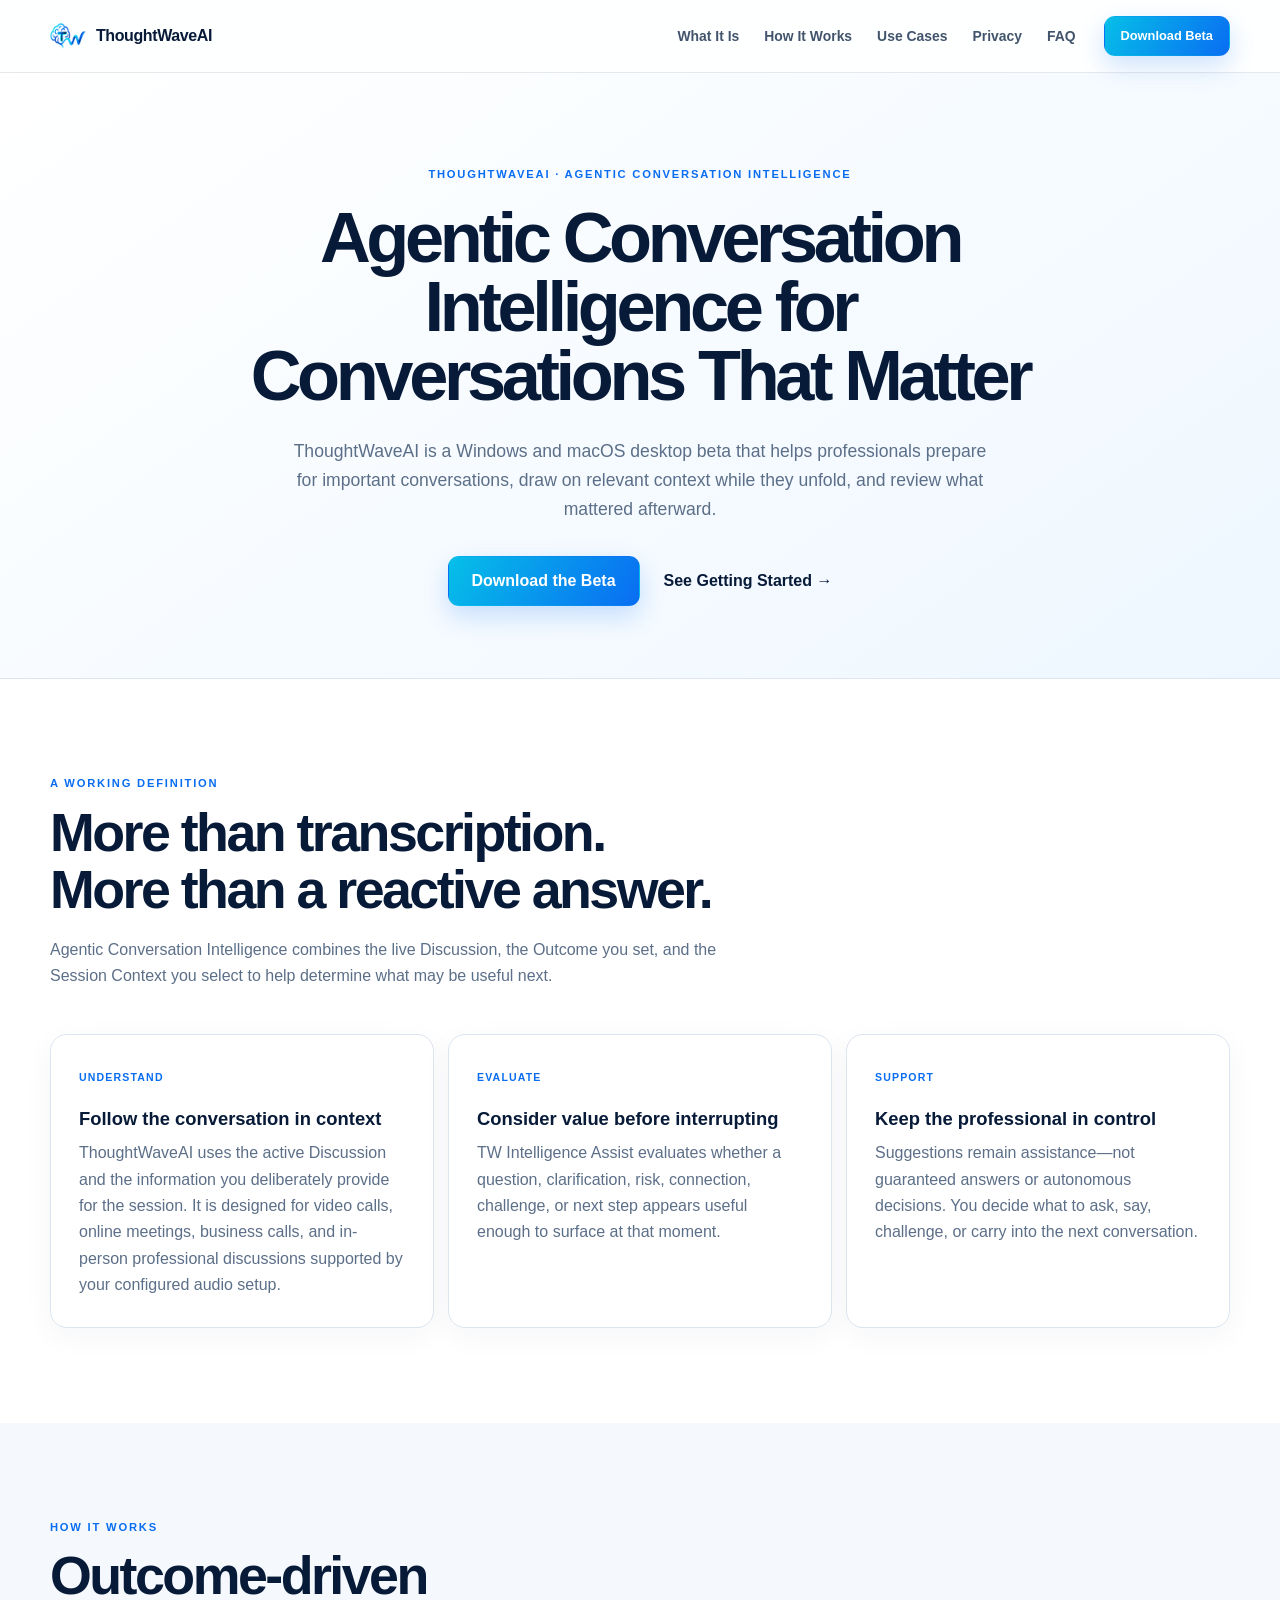
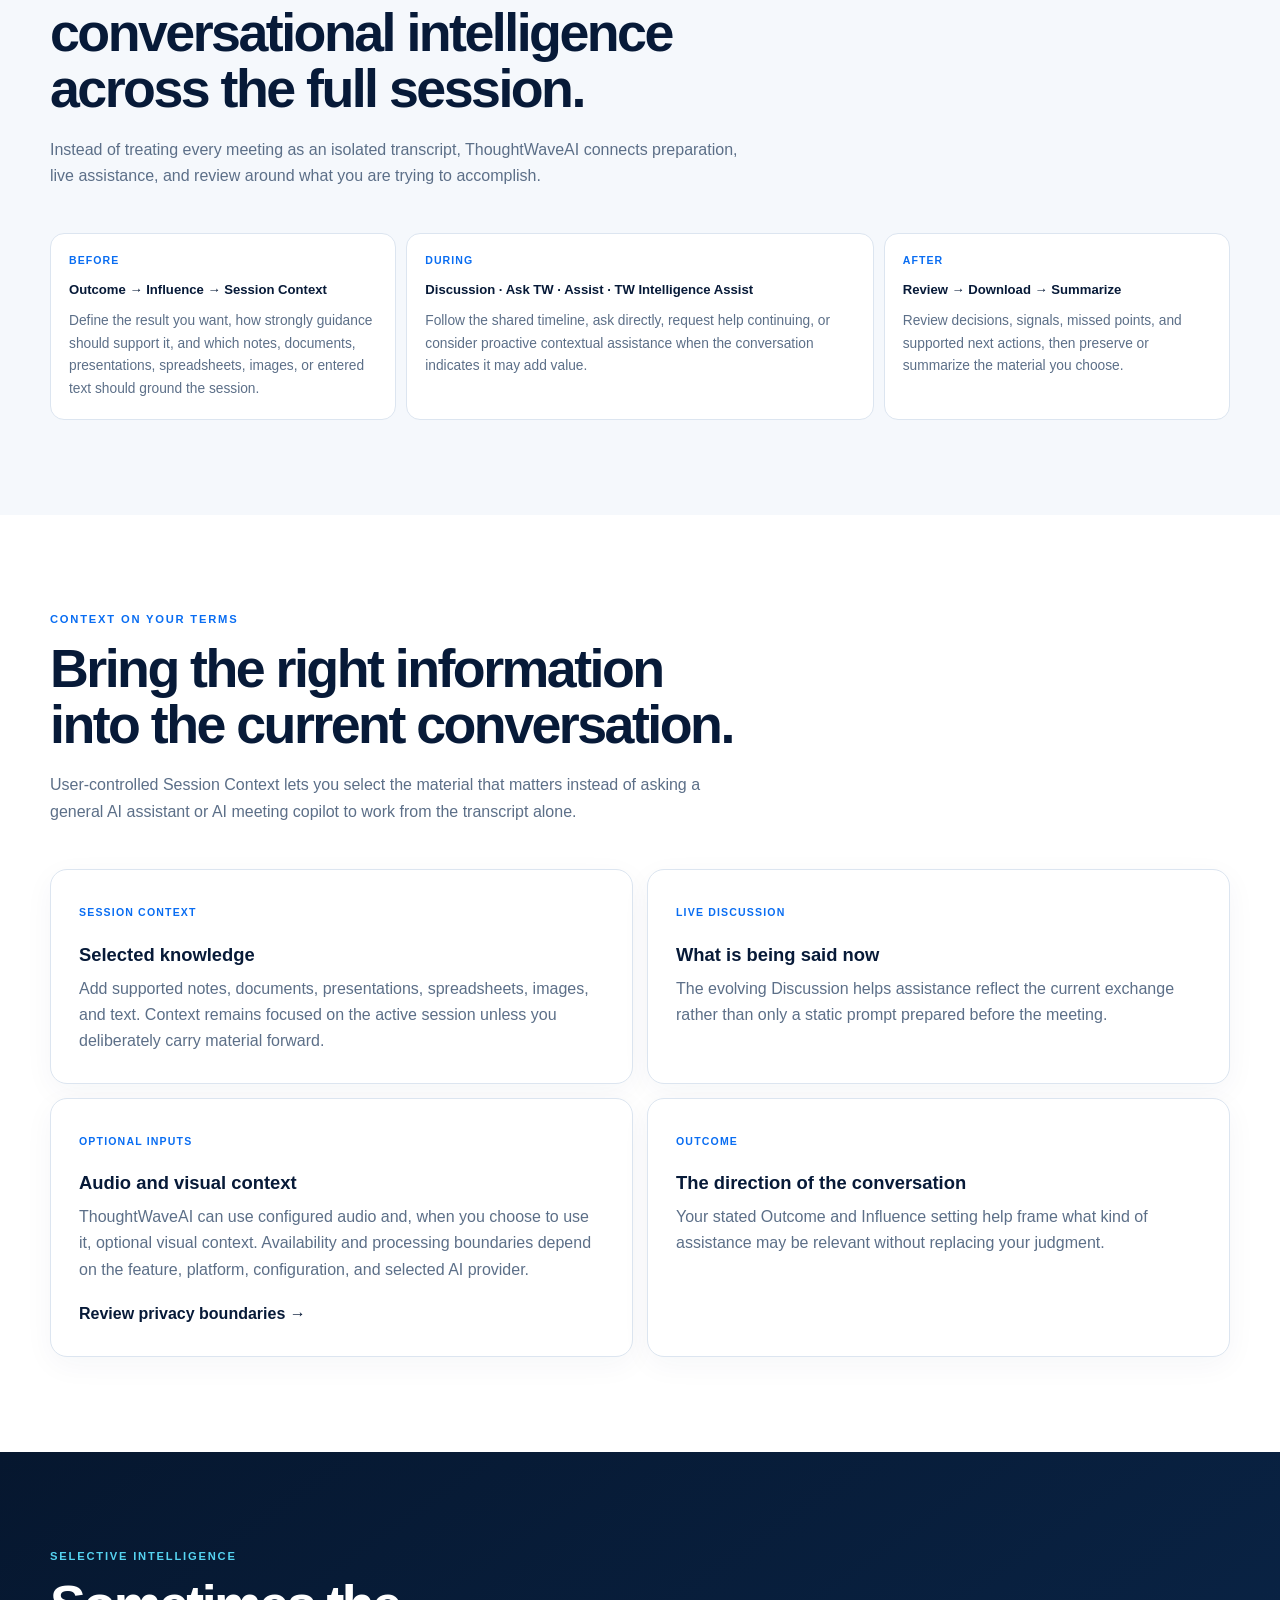
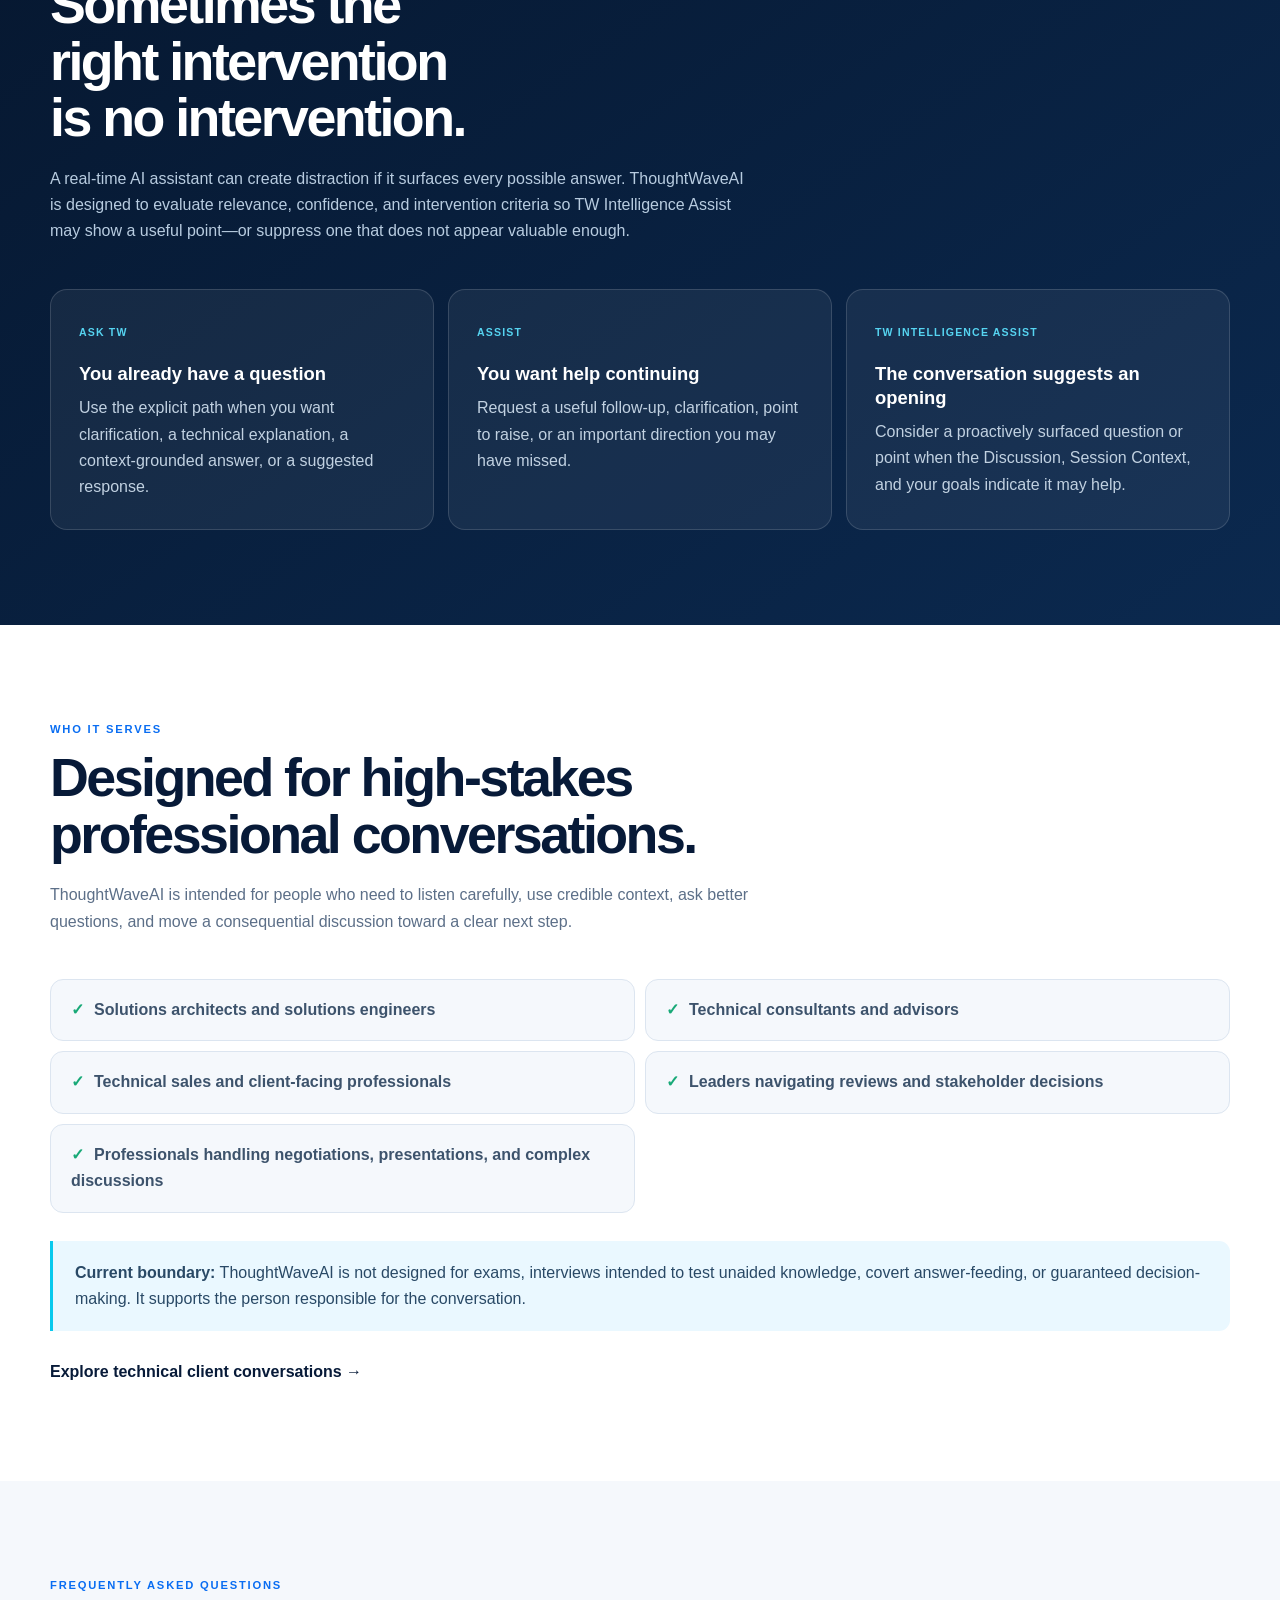
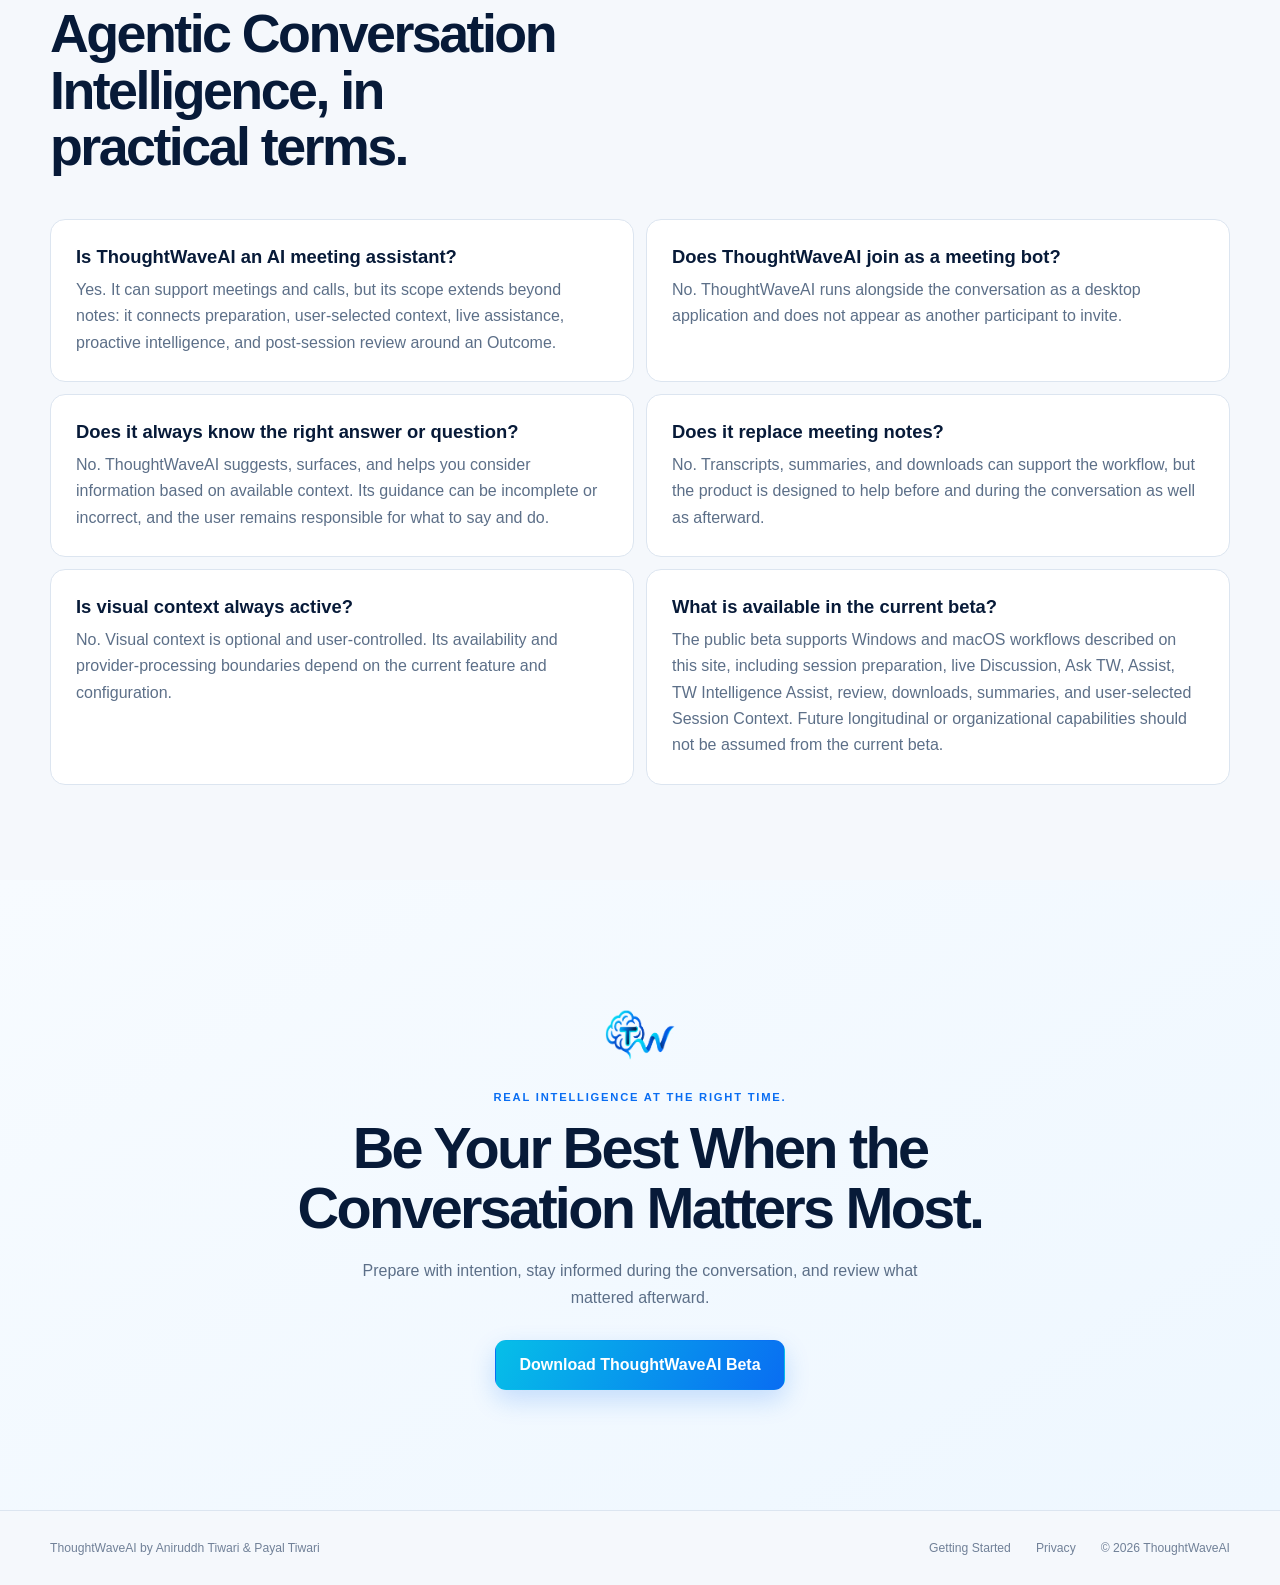
==== agentic-conversation-intelligence/index.html @ 02f48262 "Add agentic conversation intelligence and technical use case pages" ====
<!doctype html>
<html lang="en">
<head>
  <meta charset="utf-8"><meta name="viewport" content="width=device-width, initial-scale=1"><meta name="theme-color" content="#f7f9fc">
  <meta name="description" content="Learn how ThoughtWaveAI combines live conversation context, user-selected knowledge, proactive assistance, and outcome-aware intervention for important professional conversations.">
  <link rel="canonical" href="https://aniruddhtiwari.github.io/thoughtwaveai-site/agentic-conversation-intelligence/">
  <meta property="og:title" content="Agentic Conversation Intelligence | ThoughtWaveAI"><meta property="og:description" content="See how ThoughtWaveAI brings context-aware, outcome-driven intelligence into important professional conversations without a meeting bot."><meta property="og:type" content="website"><meta property="og:url" content="https://aniruddhtiwari.github.io/thoughtwaveai-site/agentic-conversation-intelligence/"><meta property="og:site_name" content="ThoughtWaveAI"><meta property="og:image" content="https://aniruddhtiwari.github.io/thoughtwaveai-site/assets/branding/thoughtwaveai-logo.png"><meta property="og:image:alt" content="ThoughtWaveAI">
  <meta name="twitter:card" content="summary_large_image"><meta name="twitter:title" content="Agentic Conversation Intelligence | ThoughtWaveAI"><meta name="twitter:description" content="See how ThoughtWaveAI brings context-aware, outcome-driven intelligence into important professional conversations without a meeting bot."><meta name="twitter:image" content="https://aniruddhtiwari.github.io/thoughtwaveai-site/assets/branding/thoughtwaveai-logo.png"><meta name="twitter:image:alt" content="ThoughtWaveAI">
  <title>Agentic Conversation Intelligence | ThoughtWaveAI</title>
  <link rel="icon" href="../assets/branding/thoughtwaveai-Icon.png" type="image/png"><link rel="stylesheet" href="../styles.css"><script src="../script.js" defer></script>
</head>
<body class="guide-page content-page">
  <a class="skip-link" href="#main">Skip to content</a>
  <header class="site-header"><div class="container nav-wrap"><a class="brand" href="../" aria-label="ThoughtWaveAI home"><img src="../assets/branding/thoughtwaveai-Icon.png" alt="" width="42" height="42"><span>ThoughtWaveAI</span></a><button class="nav-toggle" type="button" aria-expanded="false" aria-controls="site-nav"><span class="sr-only">Toggle navigation</span><span></span><span></span></button><nav id="site-nav" class="site-nav" aria-label="Primary navigation"><a href="#definition">What It Is</a><a href="#how-it-works">How It Works</a><a href="../use-cases/technical-client-conversations/">Use Cases</a><a href="../privacy/">Privacy</a><a href="#faq">FAQ</a></nav><a class="button button-small nav-cta" href="../#download">Download Beta</a></div></header>

  <main id="main">
    <section class="guide-hero content-hero"><div class="container reveal"><p class="eyebrow">ThoughtWaveAI · Agentic Conversation Intelligence</p><h1>Agentic Conversation Intelligence for Conversations That Matter</h1><p>ThoughtWaveAI is a Windows and macOS desktop beta that helps professionals prepare for important conversations, draw on relevant context while they unfold, and review what mattered afterward.</p><div class="page-actions"><a class="button" href="../#download">Download the Beta</a><a class="text-link" href="../getting-started/">See Getting Started <span aria-hidden="true">→</span></a></div></div></section>

    <section class="guide-section white" id="definition"><div class="container"><div class="guide-heading reveal"><p class="kicker">A working definition</p><h2>More than transcription. More than a reactive answer.</h2><p>Agentic Conversation Intelligence combines the live Discussion, the Outcome you set, and the Session Context you select to help determine what may be useful next.</p></div><div class="content-grid three-up reveal"><article class="content-card"><span>Understand</span><h3>Follow the conversation in context</h3><p>ThoughtWaveAI uses the active Discussion and the information you deliberately provide for the session. It is designed for video calls, online meetings, business calls, and in-person professional discussions supported by your configured audio setup.</p></article><article class="content-card"><span>Evaluate</span><h3>Consider value before interrupting</h3><p>TW Intelligence Assist evaluates whether a question, clarification, risk, connection, challenge, or next step appears useful enough to surface at that moment.</p></article><article class="content-card"><span>Support</span><h3>Keep the professional in control</h3><p>Suggestions remain assistance—not guaranteed answers or autonomous decisions. You decide what to ask, say, challenge, or carry into the next conversation.</p></article></div></div></section>

    <section class="guide-section" id="how-it-works"><div class="container"><div class="guide-heading reveal"><p class="kicker">How it works</p><h2>Outcome-driven conversational intelligence across the full session.</h2><p>Instead of treating every meeting as an isolated transcript, ThoughtWaveAI connects preparation, live assistance, and review around what you are trying to accomplish.</p></div><div class="lifecycle-routine content-routine reveal"><article><span>Before</span><strong>Outcome → Influence → Session Context</strong><p>Define the result you want, how strongly guidance should support it, and which notes, documents, presentations, spreadsheets, images, or entered text should ground the session.</p></article><article><span>During</span><strong>Discussion · Ask TW · Assist · TW Intelligence Assist</strong><p>Follow the shared timeline, ask directly, request help continuing, or consider proactive contextual assistance when the conversation indicates it may add value.</p></article><article><span>After</span><strong>Review → Download → Summarize</strong><p>Review decisions, signals, missed points, and supported next actions, then preserve or summarize the material you choose.</p></article></div></div></section>

    <section class="guide-section white"><div class="container"><div class="guide-heading reveal"><p class="kicker">Context on your terms</p><h2>Bring the right information into the current conversation.</h2><p>User-controlled Session Context lets you select the material that matters instead of asking a general AI assistant or AI meeting copilot to work from the transcript alone.</p></div><div class="content-grid reveal"><article class="content-card"><span>Session Context</span><h3>Selected knowledge</h3><p>Add supported notes, documents, presentations, spreadsheets, images, and text. Context remains focused on the active session unless you deliberately carry material forward.</p></article><article class="content-card"><span>Live Discussion</span><h3>What is being said now</h3><p>The evolving Discussion helps assistance reflect the current exchange rather than only a static prompt prepared before the meeting.</p></article><article class="content-card"><span>Optional inputs</span><h3>Audio and visual context</h3><p>ThoughtWaveAI can use configured audio and, when you choose to use it, optional visual context. Availability and processing boundaries depend on the feature, platform, configuration, and selected AI provider.</p><a class="text-link" href="../privacy/">Review privacy boundaries <span aria-hidden="true">→</span></a></article><article class="content-card"><span>Outcome</span><h3>The direction of the conversation</h3><p>Your stated Outcome and Influence setting help frame what kind of assistance may be relevant without replacing your judgment.</p></article></div></div></section>

    <section class="guide-section dark-content-section"><div class="container"><div class="guide-heading reveal"><p class="kicker">Selective intelligence</p><h2>Sometimes the right intervention is no intervention.</h2><p>A real-time AI assistant can create distraction if it surfaces every possible answer. ThoughtWaveAI is designed to evaluate relevance, confidence, and intervention criteria so TW Intelligence Assist may show a useful point—or suppress one that does not appear valuable enough.</p></div><div class="content-grid three-up reveal"><article class="content-card"><span>Ask TW</span><h3>You already have a question</h3><p>Use the explicit path when you want clarification, a technical explanation, a context-grounded answer, or a suggested response.</p></article><article class="content-card"><span>Assist</span><h3>You want help continuing</h3><p>Request a useful follow-up, clarification, point to raise, or an important direction you may have missed.</p></article><article class="content-card"><span>TW Intelligence Assist</span><h3>The conversation suggests an opening</h3><p>Consider a proactively surfaced question or point when the Discussion, Session Context, and your goals indicate it may help.</p></article></div></div></section>

    <section class="guide-section white"><div class="container"><div class="guide-heading reveal"><p class="kicker">Who it serves</p><h2>Designed for high-stakes professional conversations.</h2><p>ThoughtWaveAI is intended for people who need to listen carefully, use credible context, ask better questions, and move a consequential discussion toward a clear next step.</p></div><ul class="audience-list reveal"><li>Solutions architects and solutions engineers</li><li>Technical consultants and advisors</li><li>Technical sales and client-facing professionals</li><li>Leaders navigating reviews and stakeholder decisions</li><li>Professionals handling negotiations, presentations, and complex discussions</li></ul><p class="scope-note reveal"><strong>Current boundary:</strong> ThoughtWaveAI is not designed for exams, interviews intended to test unaided knowledge, covert answer-feeding, or guaranteed decision-making. It supports the person responsible for the conversation.</p><a class="text-link reveal" href="../use-cases/technical-client-conversations/">Explore technical client conversations <span aria-hidden="true">→</span></a></div></section>

    <section class="guide-section" id="faq"><div class="container"><div class="guide-heading reveal"><p class="kicker">Frequently asked questions</p><h2>Agentic Conversation Intelligence, in practical terms.</h2></div><div class="faq-list reveal"><article><h3>Is ThoughtWaveAI an AI meeting assistant?</h3><p>Yes. It can support meetings and calls, but its scope extends beyond notes: it connects preparation, user-selected context, live assistance, proactive intelligence, and post-session review around an Outcome.</p></article><article><h3>Does ThoughtWaveAI join as a meeting bot?</h3><p>No. ThoughtWaveAI runs alongside the conversation as a desktop application and does not appear as another participant to invite.</p></article><article><h3>Does it always know the right answer or question?</h3><p>No. ThoughtWaveAI suggests, surfaces, and helps you consider information based on available context. Its guidance can be incomplete or incorrect, and the user remains responsible for what to say and do.</p></article><article><h3>Does it replace meeting notes?</h3><p>No. Transcripts, summaries, and downloads can support the workflow, but the product is designed to help before and during the conversation as well as afterward.</p></article><article><h3>Is visual context always active?</h3><p>No. Visual context is optional and user-controlled. Its availability and provider-processing boundaries depend on the current feature and configuration.</p></article><article><h3>What is available in the current beta?</h3><p>The public beta supports Windows and macOS workflows described on this site, including session preparation, live Discussion, Ask TW, Assist, TW Intelligence Assist, review, downloads, summaries, and user-selected Session Context. Future longitudinal or organizational capabilities should not be assumed from the current beta.</p></article></div></div></section>

    <section class="section beta content-cta"><div class="container beta-inner reveal"><img src="../assets/branding/thoughtwaveai-Icon.png" alt="ThoughtWaveAI emblem" width="80" height="80" loading="lazy"><p class="kicker">Real Intelligence at the Right Time.</p><h2>Be Your Best When the Conversation Matters Most.</h2><p>Prepare with intention, stay informed during the conversation, and review what mattered afterward.</p><a class="button" href="../#download">Download ThoughtWaveAI Beta</a></div></section>
  </main>

  <footer><div class="container footer-inner"><a href="https://github.com/aniruddhtiwari" target="_blank" rel="noopener noreferrer">ThoughtWaveAI by Aniruddh Tiwari &amp; Payal Tiwari</a><div><a href="../getting-started/">Getting Started</a><a href="../privacy/">Privacy</a><span>© <span id="year">2026</span> ThoughtWaveAI</span></div></div></footer>
</body>
</html>
---- styles.css ----
:root{--paper:#fff;--soft:#f5f8fc;--soft-blue:#edf6ff;--navy:#071a38;--text:#10233f;--muted:#5c6f88;--line:#dce5f0;--blue:#096df2;--cyan:#08c9ed;--green:#18a977;--max:1180px;--radius:20px;--shadow:0 24px 70px rgba(19,55,97,.12)}
*{box-sizing:border-box}html{scroll-behavior:smooth;scroll-padding-top:84px}body{margin:0;background:var(--paper);color:var(--text);font-family:Inter,"Segoe UI",Arial,sans-serif;font-size:16px;line-height:1.65;overflow-x:hidden}a{color:inherit;text-decoration:none}img{display:block;max-width:100%;height:auto}button{font:inherit}.container{width:min(calc(100% - 40px),var(--max));margin-inline:auto}.sr-only{position:absolute;width:1px;height:1px;padding:0;margin:-1px;overflow:hidden;clip:rect(0,0,0,0);white-space:nowrap;border:0}.skip-link{position:fixed;z-index:1000;top:8px;left:8px;padding:10px 14px;background:var(--navy);color:#fff;transform:translateY(-160%);border-radius:8px}.skip-link:focus{transform:none}:focus-visible{outline:3px solid var(--cyan);outline-offset:3px;border-radius:5px}
.site-header{position:sticky;top:0;z-index:100;border-bottom:1px solid rgba(16,35,63,.1);background:rgba(255,255,255,.9);backdrop-filter:blur(18px)}.nav-wrap{height:72px;display:flex;align-items:center;gap:28px}.brand{display:flex;align-items:center;gap:10px;font-weight:800;color:var(--navy);letter-spacing:-.025em}.brand img{width:36px;height:36px;object-fit:contain}.site-nav{display:flex;align-items:center;gap:25px;margin-left:auto}.site-nav a{color:#41546c;font-size:.87rem;font-weight:800;transition:color .2s}.site-nav a:hover{color:var(--blue)}.nav-toggle{display:none}.button{display:inline-flex;align-items:center;justify-content:center;gap:10px;min-height:50px;padding:0 23px;border:1px solid transparent;border-radius:11px;background:linear-gradient(120deg,#06bfe8,#096df2);color:#fff;font-weight:750;box-shadow:0 10px 26px rgba(9,109,242,.2);cursor:pointer;transition:transform .2s,box-shadow .2s}.button:hover{transform:translateY(-2px);box-shadow:0 14px 32px rgba(9,109,242,.27)}.button-small{min-height:40px;padding:0 16px;font-size:.8rem}.button-secondary{background:#132844;border-color:#294361;box-shadow:none}.text-link{font-weight:750;color:var(--navy)}
h1,h2,h3,h4,p{margin-top:0}h1{font-size:clamp(3rem,6.2vw,5.7rem);line-height:.98;letter-spacing:-.062em;margin:20px 0 27px;color:var(--navy);text-wrap:balance}h2{font-size:clamp(2rem,4.2vw,3.7rem);line-height:1.05;letter-spacing:-.047em;margin-bottom:20px;color:var(--navy);text-wrap:balance}h3{font-size:1.15rem;line-height:1.3}.kicker,.eyebrow{text-transform:uppercase;letter-spacing:.16em;font-size:.7rem;font-weight:800;color:var(--blue)}.section{padding:112px 0}.section-heading{max-width:760px;margin-bottom:52px}.section-heading>p:last-child{color:var(--muted);font-size:1.08rem}
.hero{position:relative;padding:106px 0 114px;overflow:hidden;background:linear-gradient(155deg,#fff 15%,#f5fbff 67%,#eef6ff)}.hero-orb{position:absolute;width:700px;height:700px;right:-330px;top:-310px;border-radius:50%;background:radial-gradient(circle,rgba(7,199,236,.16),rgba(14,111,244,.05) 47%,transparent 69%)}.hero-grid{position:relative;display:grid;grid-template-columns:.87fr 1.13fr;gap:70px;align-items:center}.hero-lede{max-width:690px;color:var(--muted);font-size:1.14rem;line-height:1.75}.hero-actions{display:flex;align-items:center;gap:27px;margin-top:34px}.signal-list{display:flex;gap:9px;flex-wrap:wrap;list-style:none;padding:0;margin:43px 0 0}.signal-list li{padding:7px 12px;border:1px solid #cfdeee;border-radius:999px;background:rgba(255,255,255,.75);color:#51667f;font-size:.73rem;font-weight:650}.hero-product{position:relative}.product-window{padding:8px;border:1px solid #cad9e8;border-radius:19px;background:#09101a;box-shadow:0 32px 85px rgba(8,35,72,.22)}.product-window img{width:100%;border-radius:10px}.window-bar{height:35px;display:flex;align-items:center;gap:12px;padding:0 6px;color:#8da1b8;font-size:.66rem}.window-bar>span{display:flex;gap:5px}.window-bar i{display:block;width:6px;height:6px;border-radius:50%;background:#3a4a5d}.window-bar strong{font-weight:600}.window-bar em{margin-left:auto;color:#36d4a4;font-style:normal}.outcome-chip{position:absolute;left:-36px;bottom:-55px;width:min(330px,70%);padding:17px 19px;border:1px solid #cbdced;border-radius:14px;background:rgba(255,255,255,.96);box-shadow:var(--shadow)}.outcome-chip span,.outcome-chip small{display:block;color:var(--blue);font-size:.66rem;text-transform:uppercase;letter-spacing:.1em;font-weight:800}.outcome-chip strong{display:block;margin:4px 0 8px;color:var(--navy);font-size:.88rem}.outcome-chip small{color:#74859b}
.intro-strip{padding:78px 0;border-block:1px solid var(--line)}.intro-grid{display:grid;grid-template-columns:.55fr 1.2fr .8fr;gap:55px;align-items:start}.intro-grid h2{font-size:clamp(2rem,3.3vw,3.1rem);margin:0}.intro-grid>p:last-child{color:var(--muted);margin:5px 0 0}.capabilities{background:var(--soft)}.capability-grid-v2{display:grid;grid-template-columns:repeat(3,1fr);gap:15px}.feature-card{min-height:265px;padding:29px;border:1px solid var(--line);border-radius:var(--radius);background:#fff;box-shadow:0 8px 30px rgba(19,55,97,.045)}.feature-card h3{margin:28px 0 8px;color:var(--blue);font-size:.75rem;text-transform:uppercase;letter-spacing:.13em}.feature-card h4{font-size:1.25rem;line-height:1.35;color:var(--navy);margin-bottom:14px}.feature-card p{color:var(--muted);margin:0}.feature-icon{display:inline-grid;place-items:center;width:35px;height:35px;border-radius:9px;background:#e9f4ff;color:var(--blue);font:800 .68rem monospace}.feature-primary{background:linear-gradient(145deg,#071d3b,#0d315f);border-color:#173d69}.feature-primary h3,.feature-primary h4{color:#fff}.feature-primary blockquote{margin:25px 0 0;padding:15px 18px;border-left:2px solid var(--cyan);background:rgba(255,255,255,.07);color:#d9e8f8;font-size:.88rem}.feature-wide{grid-column:span 2}.context-pills{display:flex;flex-wrap:wrap;gap:9px;margin-top:27px}.context-pills span{padding:8px 12px;border:1px solid #d2deeb;border-radius:999px;color:#516980;font-size:.74rem}.level-control{display:flex;gap:6px;margin-top:31px;padding:5px;border-radius:10px;background:#eef3f8}.level-control span{flex:1;padding:8px;text-align:center;border-radius:7px;color:#6a7a8c;font-size:.72rem;font-weight:700}.level-control .selected{background:#fff;color:var(--blue);box-shadow:0 3px 10px rgba(20,46,75,.1)}.accent-card{border-color:#8fcbff;background:linear-gradient(145deg,#f3fbff,#fff)}.second-screen-card{display:grid;grid-template-columns:1.15fr .85fr;align-items:center;overflow:hidden}.device-visual{position:relative;min-height:190px}.monitor{position:absolute;left:3%;top:24px;width:76%;height:120px;padding:9px;border:5px solid #18385f;border-radius:10px;background:#0b1421;box-shadow:0 15px 35px rgba(12,45,82,.15)}.monitor span,.phone span{display:block;height:100%;border-left:2px solid #b528bf;background:linear-gradient(#171221 65%,#242a32 65%)}.phone{position:absolute;right:6%;top:0;width:72px;height:148px;padding:12px 7px 8px;border:5px solid #153555;border-radius:18px;background:#0b1421}.phone:before{content:"";position:absolute;top:5px;left:50%;width:19px;height:3px;transform:translateX(-50%);border-radius:3px;background:#426180}.phone i{display:block;height:4px;margin:8px 3px;background:#2f8fd9;border-radius:4px}
.dark-section{background:linear-gradient(145deg,#06172f,#0b294f);color:#fff}.dark-section h2{color:#fff}.dark-section .kicker{color:#56d4f1}.dark-section .section-heading>p:last-child{color:#a9bdd3}.process-v2{display:grid;grid-template-columns:repeat(4,1fr);gap:1px;list-style:none;padding:0;margin:0;border:1px solid rgba(255,255,255,.14);border-radius:18px;overflow:hidden;background:rgba(255,255,255,.14)}.process-v2 li{min-height:230px;padding:30px;background:#0a2345}.process-v2 li>span{color:#54d8f2;font:800 .7rem monospace}.process-v2 li div{margin-top:62px}.process-v2 h3{margin-bottom:8px;color:#fff}.process-v2 p{margin:0;color:#aebfd2;font-size:.9rem}.split-layout{display:grid;grid-template-columns:1fr 1fr;gap:80px;align-items:center}.post-copy{margin-top:38px}.post-copy article{padding:20px 0;border-top:1px solid var(--line)}.post-copy h3{margin-bottom:5px}.post-copy p{margin:0;color:var(--muted)}.review-card{padding:29px;border:1px solid #cadaeb;border-radius:20px;background:#fff;box-shadow:var(--shadow)}.review-head{display:flex;justify-content:space-between;gap:20px;color:#667a92;font-size:.72rem}.review-head strong{color:#147a58}.review-head i{display:inline-block;width:7px;height:7px;border-radius:50%;background:#20b57f}.review-card>h3{margin:35px 0 15px}.progress{height:7px;border-radius:6px;background:#e7edf3;overflow:hidden}.progress span{display:block;width:82%;height:100%;background:linear-gradient(90deg,var(--cyan),var(--blue));border-radius:6px}.review-grid{display:grid;grid-template-columns:1fr 1fr;gap:8px;margin-top:30px}.review-grid span{padding:13px;border-radius:8px;background:var(--soft);color:#53667d;font-size:.72rem}.getting-started-teaser{background:var(--soft-blue)}.setup-preview{padding:8px;border-radius:19px;background:#07101c;box-shadow:var(--shadow)}.setup-preview img{width:100%;border-radius:11px}.getting-started-teaser .split-layout>div>p{color:var(--muted)}.clean-list{list-style:none;padding:0;margin:25px 0}.clean-list li{padding:7px 0;color:#3d536c}.clean-list li:before{content:"✓";margin-right:10px;color:var(--green);font-weight:900}
.privacy-section{background:#fff}.privacy-inner{display:grid;grid-template-columns:.75fr 1.25fr;gap:70px;align-items:start}.privacy-grid{display:grid;grid-template-columns:1fr 1fr;gap:12px}.privacy-grid article{padding:22px;border:1px solid var(--line);border-radius:15px;background:var(--soft)}.privacy-grid span{color:var(--blue);font-size:.65rem;text-transform:uppercase;letter-spacing:.1em;font-weight:800}.privacy-grid h3{margin:18px 0 7px}.privacy-grid p{margin:0;color:var(--muted);font-size:.85rem}.beta{text-align:center;padding:120px 0;background:linear-gradient(150deg,#f7fbff,#eef7ff)}.beta-inner{max-width:780px}.beta-inner img{width:70px;height:70px;margin:0 auto 18px}.beta-inner p:not(.kicker){max-width:580px;margin:0 auto 29px;color:var(--muted)}footer{padding:27px 0;border-top:1px solid var(--line);color:#718198}.footer-inner{display:flex;justify-content:space-between;gap:30px;font-size:.76rem}.footer-inner>div{display:flex;gap:25px}.footer-inner a:hover{color:var(--blue)}
body.modal-open{overflow:hidden}.modal-backdrop[hidden]{display:none}.modal-backdrop{position:fixed;z-index:500;inset:0;display:grid;place-items:center;padding:24px;background:rgba(3,14,30,.74);backdrop-filter:blur(10px);animation:modal-fade .2s ease}.modal-panel{position:relative;width:min(100%,680px);max-height:min(86vh,760px);overflow-y:auto;padding:38px;border:1px solid #294d73;border-radius:20px;background:linear-gradient(145deg,#102844,#071629);color:#fff;box-shadow:0 35px 100px rgba(0,0,0,.45);animation:modal-rise .24s ease}.modal-panel h2{max-width:560px;margin:10px 48px 20px 0;color:#fff;font-size:clamp(2rem,5vw,3rem)}.modal-panel>p:not(.kicker){color:#b6c6d8}.modal-close{position:absolute;top:18px;right:18px;width:42px;height:42px;border:1px solid rgba(255,255,255,.17);border-radius:9px;background:#193452;color:#fff;font-size:1.65rem;line-height:1;cursor:pointer}.modal-prompt{margin:28px 0 10px!important;color:#fff!important;font-weight:700}.modal-list{margin:0;padding-left:1.45rem;color:#d5e1ed}.modal-list li{padding:4px 0 4px 6px}.modal-list li::marker{color:#58d5f2;font-weight:700}.modal-examples{margin:24px 0 0;padding:16px 18px;border-left:2px solid var(--cyan);border-radius:0 8px 8px 0;background:rgba(28,176,229,.1);font-size:.88rem}.modal-actions{display:flex;gap:12px;margin-top:30px}@keyframes modal-fade{from{opacity:0}}@keyframes modal-rise{from{opacity:0;transform:translateY(12px) scale(.985)}}
.guide-page{background:var(--soft)}.guide-hero{padding:92px 0 72px;background:linear-gradient(145deg,#fff,#eef7ff);border-bottom:1px solid var(--line)}.guide-hero .container{max-width:920px;text-align:center}.guide-hero h1{font-size:clamp(2.8rem,6vw,5.2rem)}.guide-hero .container>p:last-of-type{max-width:700px;margin-inline:auto;color:var(--muted);font-size:1.1rem}.guide-section{padding:95px 0}.guide-section.white{background:#fff}.guide-heading{max-width:700px;margin-bottom:44px}.guide-heading>p:last-child{color:var(--muted)}.onboarding-visual{width:min(100%,680px);margin:48px auto 0;padding:10px;border:1px solid #d4e1ee;border-radius:19px;background:#fff;box-shadow:0 24px 60px rgba(19,55,97,.12)}.onboarding-visual img{width:100%;height:auto;border-radius:11px}.onboarding-visual figcaption{padding:11px 8px 3px;color:#63758b;font-size:.75rem;text-align:center}.overview-visual{width:min(100%,580px);margin-top:48px}.step-list{display:grid;gap:12px;counter-reset:steps}.step-card{display:grid;grid-template-columns:52px 1fr;gap:20px;padding:25px;border:1px solid var(--line);border-radius:15px;background:#fff}.step-card:before{counter-increment:steps;content:counter(steps,decimal-leading-zero);display:grid;place-items:center;width:43px;height:43px;border-radius:11px;background:#e9f4ff;color:var(--blue);font:800 .72rem monospace}.step-card h3{margin:2px 0 5px}.step-card p{margin:0;color:var(--muted)}.defaults-panel{margin-top:25px;padding:26px;border-radius:16px;background:var(--navy);color:#fff}.defaults-panel h3{color:#fff}.default-grid{display:grid;grid-template-columns:repeat(4,1fr);gap:10px;margin-top:20px}.default-grid div{padding:15px;border:1px solid rgba(255,255,255,.14);border-radius:9px;background:rgba(255,255,255,.05)}.default-grid span{display:block;color:#8fa8c3;font-size:.65rem;text-transform:uppercase;letter-spacing:.08em}.default-grid strong{font-size:.84rem}.session-flow{display:grid;grid-template-columns:repeat(5,1fr);gap:10px;counter-reset:session}.session-flow article{position:relative;padding:23px 19px;border:1px solid var(--line);border-radius:15px;background:#fff}.session-flow article:before{counter-increment:session;content:counter(session);display:grid;place-items:center;width:30px;height:30px;border-radius:50%;background:var(--blue);color:#fff;font-size:.72rem;font-weight:800}.session-flow h3{margin:27px 0 8px}.session-flow p{margin:0;color:var(--muted);font-size:.84rem}.key-message{margin-top:22px;padding:17px 20px;border-left:3px solid var(--cyan);border-radius:0 10px 10px 0;background:#eaf8ff;color:var(--navy);font-weight:750}.example-grid{display:grid;grid-template-columns:repeat(3,1fr);gap:14px}.example-card{padding:26px;border:1px solid var(--line);border-radius:17px;background:#fff}.example-card h3{font-size:1.25rem}.example-row{padding:13px 0;border-top:1px solid var(--line)}.example-row span{display:block;margin-bottom:3px;color:var(--blue);font-size:.65rem;text-transform:uppercase;letter-spacing:.1em;font-weight:800}.example-row p{margin:0;color:#475c74;font-size:.86rem}.live-grid,.after-grid{display:grid;grid-template-columns:repeat(5,1fr);gap:12px}.live-grid article,.after-grid article{padding:24px;border:1px solid var(--line);border-radius:15px;background:#fff}.live-grid span{color:var(--blue);font:800 .7rem monospace}.live-grid h3{margin:25px 0 7px}.live-grid p,.after-grid p{margin:0;color:var(--muted);font-size:.84rem}.after-grid{grid-template-columns:repeat(3,1fr)}.after-grid h3{color:var(--navy)}.routine{margin-top:35px;display:flex;align-items:center;gap:8px;flex-wrap:wrap}.routine span{padding:8px 12px;border-radius:999px;background:#e8f3ff;color:#174c83;font-size:.74rem;font-weight:700}.routine i{color:#7790aa;font-style:normal}.reveal{opacity:0;transform:translateY(17px);transition:opacity .6s ease,transform .6s ease}.reveal.is-visible{opacity:1;transform:none}
@media(max-width:980px){.site-nav{gap:15px}.nav-cta{display:none}.hero-grid{grid-template-columns:1fr;gap:72px}.hero-copy{max-width:800px}.hero-product{max-width:820px}.capability-grid-v2{grid-template-columns:1fr 1fr}.feature-wide{grid-column:span 2}.process-v2{grid-template-columns:1fr 1fr}.split-layout{gap:45px}.session-flow{grid-template-columns:1fr 1fr}.live-grid{grid-template-columns:repeat(3,1fr)}}
@media(max-width:720px){.container{width:min(calc(100% - 28px),var(--max))}.nav-wrap{height:64px}.nav-toggle{display:flex;margin-left:auto;width:42px;height:42px;border:1px solid var(--line);border-radius:9px;background:#fff;flex-direction:column;justify-content:center;align-items:center;gap:6px;color:var(--navy)}.nav-toggle span:not(.sr-only){width:18px;height:2px;background:currentColor}.site-nav{display:none;position:absolute;top:70px;left:14px;right:14px;padding:10px;border:1px solid var(--line);border-radius:13px;background:#fff;box-shadow:var(--shadow);flex-direction:column;align-items:stretch;gap:0}.site-nav.open{display:flex}.site-nav a{padding:11px}.nav-cta{display:none}}
@media(max-width:430px){.rc-topbar{column-gap:9px}.rc-composer,.mobile-ask{gap:8px}.rc-composer strong,.mobile-ask strong{padding-inline:9px}.supported-formats{padding:16px}.carry-flow li{padding:15px}}
.lifecycle-routine{display:grid;grid-template-columns:1fr 1.35fr 1fr;gap:10px;margin-top:35px}.lifecycle-routine article{display:grid;align-content:start;gap:10px;padding:18px;border:1px solid var(--line);border-radius:14px;background:#fff}.lifecycle-routine span{color:var(--blue);font-size:.66rem;font-weight:850;letter-spacing:.1em;text-transform:uppercase}.lifecycle-routine strong{color:var(--navy);font-size:.82rem;line-height:1.55}.default-grid strong{display:block;margin-top:4px;line-height:1.45}
@media(max-width:980px){.default-grid{grid-template-columns:1fr 1fr}.lifecycle-routine{grid-template-columns:1fr}}
@media(max-width:430px){.default-grid{grid-template-columns:1fr}.lifecycle-routine article{padding:16px}}

/* Long-form product and use-case pages */
.content-hero .container{max-width:980px}.content-hero h1{font-size:clamp(2.65rem,5.5vw,4.85rem)}.page-actions{display:flex;align-items:center;justify-content:center;gap:24px;flex-wrap:wrap;margin-top:32px}.content-grid{display:grid;grid-template-columns:repeat(2,1fr);gap:14px}.content-grid.three-up{grid-template-columns:repeat(3,1fr)}.content-card{padding:28px;border:1px solid var(--line);border-radius:17px;background:#fff;box-shadow:0 8px 30px rgba(19,55,97,.045)}.content-card>span,.scenario-list article>div>span{color:var(--blue);font-size:.66rem;font-weight:850;letter-spacing:.11em;text-transform:uppercase}.content-card h3{margin:18px 0 9px;color:var(--navy)}.content-card p{margin:0;color:var(--muted)}.content-card .text-link{display:inline-block;margin-top:18px}.content-routine article p{margin:0;color:var(--muted);font-size:.86rem}.dark-content-section{background:linear-gradient(145deg,#06172f,#0b294f);color:#fff}.dark-content-section h2,.dark-content-section h3{color:#fff}.dark-content-section .kicker{color:#56d4f1}.dark-content-section .guide-heading>p:last-child{color:#b8cce0}.dark-content-section .content-card{border-color:rgba(255,255,255,.14);background:rgba(255,255,255,.06);box-shadow:none}.dark-content-section .content-card>span{color:#56d4f1}.dark-content-section .content-card p{color:#c1d1e1}.audience-list{display:grid;grid-template-columns:repeat(2,1fr);gap:10px;list-style:none;padding:0;margin:0 0 28px}.audience-list li{padding:17px 20px;border:1px solid var(--line);border-radius:13px;background:var(--soft);color:#3d536c;font-weight:700}.audience-list li:before{content:"✓";margin-right:10px;color:var(--green);font-weight:900}.scope-note{margin:28px 0;padding:19px 22px;border-left:3px solid var(--cyan);border-radius:0 11px 11px 0;background:#eaf8ff;color:#294966}.faq-list{display:grid;grid-template-columns:repeat(2,1fr);gap:12px}.faq-list article{padding:25px;border:1px solid var(--line);border-radius:15px;background:#fff}.faq-list h3{margin-bottom:8px;color:var(--navy)}.faq-list p{margin:0;color:var(--muted)}.scenario-list{display:grid;gap:14px}.scenario-list article{padding:29px;border:1px solid var(--line);border-radius:17px;background:#fff}.scenario-list article>div{display:flex;align-items:baseline;gap:14px}.scenario-list article>div>span{flex:0 0 auto}.scenario-list h3{margin:0 0 16px;color:var(--navy);font-size:1.3rem}.scenario-list p{margin:9px 0 0;color:var(--muted)}.scenario-list strong{color:var(--text)}.content-cta h2{font-size:clamp(2.1rem,4.5vw,3.6rem)}.use-case-link{display:inline-block;margin-top:25px}
@media(max-width:980px){.content-grid.three-up{grid-template-columns:1fr 1fr}}
@media(max-width:760px){.content-grid,.content-grid.three-up,.faq-list,.audience-list{grid-template-columns:1fr}.content-card,.scenario-list article{padding:23px}.scenario-list article>div{display:block}.scenario-list article>div>span{display:block;margin-bottom:8px}.page-actions{gap:16px}.page-actions .text-link{width:100%}.content-page .guide-section{padding:76px 0}}


/* ---------- R1 homepage layout and lifecycle refinements ---------- */
.rc-product-view{
  overflow:hidden;
  border:1px solid #c9d9ea;
  border-radius:20px;
  background:#081424;
  color:#eaf3ff;
  box-shadow:0 28px 70px rgba(7,26,56,.18);
}
.rc-topbar{
  display:grid;
  grid-template-columns:auto 1fr auto;
  align-items:center;
  gap:12px;
  min-height:54px;
  padding:0 18px;
  border-bottom:1px solid rgba(255,255,255,.1);
  color:#b7c9dc;
  font-size:.78rem;
}
.rc-topbar .brand-dot{
  display:grid;
  place-items:center;
  width:28px;
  height:28px;
  border-radius:8px;
  background:linear-gradient(135deg,var(--cyan),var(--blue));
  color:#fff;
  font-size:.66rem;
  font-weight:850;
}
.rc-topbar i{justify-self:end;width:8px;height:8px;border-radius:50%;background:#31d09b}
.rc-prep{padding:22px 22px 18px;border-bottom:1px solid rgba(255,255,255,.09)}
.rc-prep>span,.rc-prep small{display:block;color:#6fdff5;font-size:.68rem;font-weight:800;letter-spacing:.1em;text-transform:uppercase}
.rc-prep>strong{display:block;margin:7px 0 16px;color:#fff;font-size:1rem;line-height:1.45}
.rc-prep>div{display:flex;align-items:center;gap:10px}
.rc-prep b{color:#fff;font-size:.83rem}
.rc-discussion{padding:20px 22px}
.rc-panel-head{display:flex;align-items:center;justify-content:space-between;gap:16px;margin-bottom:18px}
.rc-panel-head strong{color:#fff}
.rc-panel-head span{color:#35d19e;font-size:.73rem;font-weight:750}
.rc-discussion>p{display:grid;grid-template-columns:88px 1fr;gap:14px;margin:0;padding:12px 0;border-top:1px solid rgba(255,255,255,.08)}
.rc-discussion>p b{color:#72dff4;font-size:.78rem}
.rc-discussion>p span{color:#d4dfeb;font-size:.88rem;line-height:1.55}
.rc-intel{margin-top:14px;padding:14px 16px;border-left:3px solid var(--cyan);border-radius:0 9px 9px 0;background:rgba(8,201,237,.09)}
.rc-intel span{display:block;margin-bottom:5px;color:#72e6f6;font-size:.68rem;font-weight:850;letter-spacing:.08em;text-transform:uppercase}
.rc-intel p{margin:0;color:#e9f5ff;font-size:.85rem;line-height:1.55}
.rc-actions{display:flex;gap:10px;padding:0 22px 22px}
.rc-actions span{padding:9px 13px;border:1px solid rgba(255,255,255,.16);border-radius:9px;background:rgba(255,255,255,.05);color:#d9e6f2;font-size:.78rem;font-weight:700}

.lifecycle-intro{background:linear-gradient(155deg,#f7fbff,#eef6ff)}
.lifecycle-intro .section-heading{max-width:820px}
.lifecycle-ring-layout{display:grid;grid-template-columns:minmax(0,1.18fr) minmax(300px,.82fr);gap:56px;align-items:center}
.lifecycle-ring-holder{position:relative;min-width:0}
.lifecycle-ring-holder svg{display:block;width:100%;height:auto;filter:drop-shadow(0 24px 46px rgba(7,26,56,.12))}
.tw-ring-segment{cursor:pointer;outline:none}
.tw-ring-shape{transition:filter .18s ease,opacity .18s ease;stroke-linejoin:round}
.tw-ring-segment:hover .tw-ring-shape,
.tw-ring-segment:focus-visible .tw-ring-shape,
.tw-ring-segment.is-active .tw-ring-shape{filter:brightness(1.05)}
.tw-ring-outline{pointer-events:none;fill:none;stroke:transparent;stroke-width:4;stroke-linejoin:round;transition:stroke .18s ease}
.tw-ring-segment:hover .tw-ring-outline,
.tw-ring-segment:focus-visible .tw-ring-outline,
.tw-ring-segment.is-active .tw-ring-outline{stroke:#071a38}
.tw-ring-inner-label{font-family:Inter,"Segoe UI",Arial,sans-serif;font-size:19px;font-weight:850;letter-spacing:.025em;pointer-events:none}
.tw-ring-featured-label{font-size:19px;font-weight:850;letter-spacing:.025em}
.tw-ring-outer-label{font-family:Inter,"Segoe UI",Arial,sans-serif;font-size:19px;font-weight:850;letter-spacing:.025em;fill:#fff;pointer-events:none}
.tw-ring-hub-title{font-family:Inter,"Segoe UI",Arial,sans-serif;font-size:31px;font-weight:850;fill:#fff;letter-spacing:-.02em}
.tw-ring-hub-sub{font-family:Inter,"Segoe UI",Arial,sans-serif;font-size:16px;font-weight:750;fill:#b9d2e9;letter-spacing:.025em}
.lifecycle-ring-detail{min-height:300px;padding:34px;border:1px solid #cbdced;border-radius:20px;background:#fff;box-shadow:0 22px 60px rgba(19,55,97,.1)}
.lifecycle-ring-detail h3{margin:12px 0 10px;color:var(--navy);font-size:clamp(1.7rem,2.4vw,2.4rem);line-height:1.08;letter-spacing:-.025em}
.lifecycle-ring-detail>p:not(.kicker){color:var(--muted)}
.lifecycle-ring-micro{margin-bottom:16px!important;color:var(--blue)!important;font-size:.92rem!important;font-weight:800}
.lifecycle-principles{display:grid;grid-template-columns:repeat(3,1fr);gap:14px;margin-top:34px}
.lifecycle-principles article{padding:22px 24px;border:1px solid #cfdeee;border-radius:15px;background:rgba(255,255,255,.84)}
.lifecycle-principles span{color:var(--blue);font:850 .68rem monospace}
.lifecycle-principles h3{margin:14px 0 6px;color:var(--navy);font-size:1.18rem}
.lifecycle-principles p{margin:0;color:var(--muted);font-size:.9rem}

.phase-heading{
  display:grid;
  grid-template-columns:minmax(0,1fr) minmax(280px,.72fr);
  gap:55px;
  align-items:end;
  margin-bottom:42px;
}
.phase-heading>p{margin:0;color:var(--muted);font-size:1rem}
.prep-grid,.during-grid{
  display:grid;
  grid-template-columns:repeat(2,minmax(0,1fr));
  gap:16px;
}
.prep-grid article,.during-grid article{
  padding:30px;
  border:1px solid var(--line);
  border-radius:18px;
  background:#fff;
}
.prep-grid article>span,.during-grid article>span{
  display:block;
  margin-bottom:16px;
  color:var(--blue);
  font-size:.69rem;
  font-weight:850;
  letter-spacing:.1em;
  text-transform:uppercase;
}
.prep-grid h3,.during-grid h3{margin:0 0 12px;color:var(--navy);font-size:1.22rem}
.prep-grid p,.during-grid p{margin:0;color:var(--muted)}
.context-card{grid-column:span 2;padding-top:34px!important}
.context-card h3{margin-top:0}
.file-pills,.context-examples{
  display:flex;
  flex-wrap:wrap;
  gap:9px;
  margin-top:22px;
}
.file-pills span,.context-examples span{
  display:inline-flex;
  align-items:center;
  min-height:36px;
  padding:7px 12px;
  border:1px solid #d2deeb;
  border-radius:999px;
  background:#fff;
  color:#50677f;
  font-size:.76rem;
  font-weight:650;
}
.truth-note{margin-top:22px!important;padding:16px 19px;border-left:3px solid var(--cyan);border-radius:0 10px 10px 0;background:#eefaff;color:#35526f!important}
.dark-section .during-grid article{border-color:rgba(255,255,255,.13);background:rgba(255,255,255,.05)}
.dark-section .during-grid article>span{color:#63ddf4}
.dark-section .during-grid h3{color:#fff}
.dark-section .during-grid p{color:#b7c8da}
.intelligence-card{box-shadow:inset 0 0 0 1px rgba(8,201,237,.28)}

.session-context-section .split-layout,.mobile-section .split-layout{align-items:center}
.session-context-section .reveal>h2,.mobile-copy h2{margin-bottom:18px}
.session-context-section .reveal>p,.mobile-copy>p{color:var(--muted)}
.context-sheet{
  padding:24px;
  border:1px solid #cbdced;
  border-radius:20px;
  background:#fff;
  box-shadow:var(--shadow);
}
.sheet-head{
  display:flex;
  justify-content:space-between;
  gap:18px;
  align-items:flex-start;
  padding-bottom:18px;
  margin-bottom:4px;
  border-bottom:1px solid var(--line);
}
.sheet-head>div{display:grid;gap:4px}
.sheet-head span{color:var(--blue);font-size:.65rem;font-weight:850;letter-spacing:.1em;text-transform:uppercase}
.sheet-head strong{color:var(--navy);font-size:1rem}
.sheet-head small{color:var(--muted);font-size:.72rem;text-align:right}
.context-item{
  display:grid;
  grid-template-columns:38px 1fr;
  gap:14px;
  align-items:start;
  padding:17px 0;
  border-bottom:1px solid var(--line);
}
.context-item i{
  display:grid;
  place-items:center;
  width:32px;height:32px;
  border-radius:9px;
  background:#e9f4ff;
  color:var(--blue);
  font:800 .67rem monospace;
}
.context-item strong,.context-item small{display:block}
.context-item strong{margin-bottom:3px;color:var(--navy);font-size:.9rem}
.context-item small{color:var(--muted);font-size:.76rem;line-height:1.45}
.context-entry{margin-top:17px;padding:13px 15px;border:1px dashed #c4d5e6;border-radius:10px;color:#668098;font-size:.78rem}

.mobile-companion{
  overflow:hidden;
  width:min(100%,430px);
  margin-inline:auto;
  border:1px solid #c8d8e9;
  border-radius:26px;
  background:#0a1625;
  box-shadow:0 24px 65px rgba(7,26,56,.16);
  color:#eaf3ff;
}
.mobile-header{
  display:flex;
  align-items:center;
  justify-content:space-between;
  gap:16px;
  padding:18px 20px;
  border-bottom:1px solid rgba(255,255,255,.09);
}
.mobile-header strong{color:#fff}
.mobile-header span{display:flex;align-items:center;gap:7px;color:#b6c8d9;font-size:.72rem}
.mobile-header i{width:7px;height:7px;border-radius:50%;background:#31d09b}
.mobile-action-row{display:grid;grid-template-columns:1fr 1fr;gap:9px;padding:14px 18px}
.mobile-action-row span{padding:9px 12px;border:1px solid rgba(255,255,255,.14);border-radius:9px;text-align:center;color:#d8e6f3;font-size:.78rem;font-weight:700}
.mobile-discussion{padding:10px 18px 22px}
.mobile-discussion>strong{display:block;margin:5px 0 12px;color:#fff}
.mobile-discussion>p{display:grid;grid-template-columns:74px 1fr;gap:12px;margin:0;padding:12px 0;border-top:1px solid rgba(255,255,255,.08)}
.mobile-discussion b{color:#6eddf2;font-size:.75rem}
.mobile-discussion span{color:#d5e2ee;font-size:.84rem;line-height:1.5}
.mobile-intel{margin-top:14px;padding:14px 15px;border-left:3px solid var(--cyan);background:rgba(8,201,237,.09);border-radius:0 9px 9px 0}
.mobile-intel>span{display:block;margin-bottom:5px;color:#6fe6f5;font-size:.66rem;font-weight:850;letter-spacing:.08em;text-transform:uppercase}
.mobile-intel p{margin:0;color:#eef8ff;font-size:.82rem;line-height:1.5}
.mobile-note{margin-top:18px!important;font-size:.8rem}

.after-order{
  display:grid;
  grid-template-columns:1.25fr .9fr .9fr;
  gap:14px;
}
.after-order article{
  padding:28px;
  border:1px solid var(--line);
  border-radius:18px;
  background:#fff;
}
.after-order article>span{display:block;margin-bottom:18px;color:var(--blue);font-size:.68rem;font-weight:850;letter-spacing:.1em;text-transform:uppercase}
.after-order h3{margin:0 0 10px;color:var(--navy);font-size:1.35rem}
.after-order p{margin:0;color:var(--muted)}
.review-primary{border-color:#93caff!important;background:linear-gradient(145deg,#f0f8ff,#fff)!important}
.review-lines{display:grid;gap:7px;margin-top:24px}
.review-lines i{display:block;height:6px;border-radius:5px;background:#dceafa}
.review-lines i:nth-child(2){width:82%}.review-lines i:nth-child(3){width:66%}

.carry-flow{display:grid;gap:10px}
.carry-step{
  display:grid;
  grid-template-columns:48px 1fr;
  gap:16px;
  align-items:start;
  padding:18px 20px;
  border:1px solid var(--line);
  border-radius:14px;
  background:#fff;
}
.carry-step>span{display:grid;place-items:center;width:38px;height:38px;border-radius:10px;background:#e8f3ff;color:var(--blue);font:850 .68rem monospace}
.carry-step strong,.carry-step small{display:block}
.carry-step strong{margin:1px 0 4px;color:var(--navy)}
.carry-step small{color:var(--muted);line-height:1.45}

.story-flow{
  display:grid;
  grid-template-columns:repeat(3,1fr);
  gap:14px;
}
.story-flow article{
  display:grid;
  gap:10px;
  padding:24px;
  border:1px solid var(--line);
  border-radius:16px;
  background:#fff;
}
.story-flow span{color:var(--blue);font-size:.68rem;font-weight:850;letter-spacing:.1em;text-transform:uppercase}
.story-flow strong{display:block;color:var(--navy);line-height:1.45}
.story-flow small{display:block;color:var(--muted);font-size:.8rem;line-height:1.5}
.session-controls{
  display:flex;
  align-items:center;
  justify-content:center;
  gap:12px;
  flex-wrap:wrap;
  margin-top:28px;
}
.session-controls strong{
  padding:9px 14px;
  border-radius:999px;
  background:#e8f3ff;
  color:#174c83;
  font-size:.78rem;
  font-weight:850;
}
.session-controls i{color:#7890a8;font-style:normal;font-weight:800}

.use-case-row{
  display:flex;
  flex-wrap:wrap;
  gap:11px;
}
.use-case-row span{
  display:inline-flex;
  align-items:center;
  min-height:42px;
  padding:9px 15px;
  border:1px solid var(--line);
  border-radius:999px;
  background:#fff;
  color:#36516e;
  font-size:.82rem;
  font-weight:700;
}

.getting-started-steps{
  display:grid;
  gap:12px;
  padding:25px;
  border:1px solid #cadaeb;
  border-radius:18px;
  background:#fff;
  box-shadow:var(--shadow);
}
.getting-started-steps span{
  display:block;
  color:var(--blue);
  font-size:.68rem;
  font-weight:850;
  letter-spacing:.1em;
  text-transform:uppercase;
}
.getting-started-steps strong{
  display:block;
  margin-top:-3px;
  color:var(--navy);
  line-height:1.55;
}
.download-actions{display:flex;justify-content:center;align-items:center;gap:22px;flex-wrap:wrap}
.download-meta{margin-top:18px!important;font-size:.78rem!important;color:#70839a!important}
.download-section{max-width:1040px}.download-section>p:not(.kicker):not(.download-meta):not(.mac-download-note){max-width:660px}.download-options{display:grid;grid-template-columns:repeat(3,minmax(0,1fr));gap:14px;margin-top:34px;text-align:left}.download-option{display:flex;min-width:0;flex-direction:column;align-items:flex-start;padding:24px;border:1px solid var(--line);border-radius:17px;background:#fff;box-shadow:0 10px 28px rgba(19,55,97,.06)}.download-option-primary{border-color:#8fcbff;background:linear-gradient(145deg,#f3fbff,#fff)}.download-platform{color:var(--blue);font-size:.68rem;font-weight:850;letter-spacing:.1em;text-transform:uppercase}.download-option h3{margin:16px 0 7px;color:var(--navy);font-size:1.2rem}.download-option p{margin:0 0 22px!important;color:var(--muted);font-size:.86rem}.download-option .button{width:100%;margin-top:auto;padding-inline:16px;text-align:center}.mac-download-note{max-width:780px!important;margin:22px auto 16px!important;padding:13px 16px;border:1px solid #d7e2ed;border-radius:11px;background:rgba(255,255,255,.72);color:#596e86!important;font-size:.8rem!important}.mac-download-note strong{color:var(--navy)}.hero-actions .button{white-space:nowrap}
.hero-actions .text-link{color:var(--blue);text-decoration:underline;text-underline-offset:4px}
.download-option .button-secondary{background:linear-gradient(120deg,#06bfe8,#096df2);border-color:transparent;box-shadow:0 10px 26px rgba(9,109,242,.2)}
.download-help-link{display:inline-block;margin-top:4px;color:var(--blue);text-decoration:underline;text-underline-offset:4px}
.download-guide-links + .download-help-link{margin-top:24px}

@media(max-width:980px){
  .lifecycle-ring-layout{grid-template-columns:1fr;gap:28px}
  .lifecycle-ring-holder{width:min(100%,720px);margin-inline:auto}
  .lifecycle-ring-detail{min-height:0}
  .phase-heading{grid-template-columns:1fr;gap:14px}
  .after-order{grid-template-columns:1fr}
}
@media(max-width:760px){
  .prep-grid,.during-grid,.story-flow{grid-template-columns:1fr}
  .download-options{grid-template-columns:1fr}
  .context-card{grid-column:auto}
  .lifecycle-principles{grid-template-columns:1fr}
  .rc-discussion>p,.mobile-discussion>p{grid-template-columns:1fr;gap:5px}
  .tw-ring-inner-label{font-size:18px}
  .tw-ring-featured-label{font-size:16px}
  .tw-ring-outer-label{font-size:18px}
  .tw-ring-hub-title{font-size:32px}
  .tw-ring-hub-sub{font-size:16px}
}


.tw-ring-curate-label{font-size:19px;letter-spacing:.025em}

.review-dimensions{
  display:grid;
  gap:12px;
  margin-top:18px;
}

.review-dimensions div{
  display:block;
}

.review-dimensions strong,
.review-dimensions small{
  display:block;
}

.review-dimensions strong{
  margin-bottom:4px;
  color:var(--navy);
}

.review-dimensions small{
  color:var(--navy);
  font-size:.9rem;
  line-height:1.55;
}

.review-evidence{
  margin-top:16px!important;
  color:var(--navy)!important;
  line-height:1.55;
}

.review-evidence strong{
  color:var(--navy);
}

.review-primary > p:first-of-type{
  color:var(--navy);
  font-size:.9rem;
  line-height:1.55;
}

/* Enterprise headline layout */
.enterprise-section .section-heading{
  max-width: 1180px !important;
  width: 100%;
}

.enterprise-section .enterprise-headline{
  max-width: none !important;
  width: 100%;
}

.enterprise-section .enterprise-headline span{
  display: block;
  white-space: nowrap;
}

/* ---------- R1 mobile responsiveness pass ---------- */
@media(max-width:980px){
  .section{padding:88px 0}
  .hero{padding:82px 0 88px}
  .hero-grid{gap:48px}
  .hero-copy{max-width:none}
  .rc-product-view{width:min(100%,760px);margin-inline:auto}

  .enterprise-section .section-heading{max-width:100%!important}
  .enterprise-section .enterprise-headline span{white-space:normal}

  .lifecycle-ring-layout{grid-template-columns:1fr;gap:30px}
  .lifecycle-ring-holder{width:min(100%,700px);margin-inline:auto}
  .lifecycle-ring-detail{min-height:0}

  .split-layout,
  .privacy-inner{
    grid-template-columns:1fr;
    gap:42px;
  }

  .session-context-section .split-layout,
  .mobile-section .split-layout{
    align-items:start;
  }

  .phase-heading{grid-template-columns:1fr;gap:14px}
  .after-order{grid-template-columns:1fr}
  .privacy-grid{grid-template-columns:1fr 1fr}
  .getting-started-steps{max-width:720px}
}

@media(max-width:760px){
  html{scroll-padding-top:72px}
  .container{width:min(calc(100% - 28px),var(--max))}

  .section{padding:68px 0}
  .hero{padding:64px 0 70px}
  .hero-grid{gap:38px}
  .hero-orb{width:460px;height:460px;right:-260px;top:-210px}

  h1{
    font-size:clamp(2.55rem,12vw,4rem);
    line-height:1;
    letter-spacing:-.05em;
    margin:16px 0 22px;
  }

  h2{
    font-size:clamp(2rem,9vw,3rem);
    line-height:1.06;
    letter-spacing:-.04em;
  }

  .section-heading{max-width:none;margin-bottom:36px}
  .section-heading>p:last-child{font-size:1rem}

  .hero-lede{font-size:1.04rem;line-height:1.65}
  .hero-detail{font-size:.96rem;line-height:1.65}
  .hero-actions{gap:16px;flex-wrap:wrap;margin-top:28px}
  .signal-list{margin-top:30px}

  .enterprise-section .enterprise-headline{
    width:100%;
    max-width:none!important;
  }

  .enterprise-section .enterprise-headline span{
    display:inline;
    white-space:normal;
  }

  .enterprise-section .enterprise-headline span::after{content:" "}
  .enterprise-section .enterprise-headline span:last-child::after{content:""}

  .prep-grid,
  .during-grid,
  .story-flow{
    grid-template-columns:1fr;
  }

  .context-card{grid-column:auto}
  .prep-grid article,.during-grid article{padding:24px}

  .lifecycle-principles{grid-template-columns:1fr}
  .lifecycle-ring-holder{width:100%}
  .lifecycle-ring-detail{padding:26px}

  .rc-product-view{border-radius:16px}
  .rc-prep{padding:18px}
  .rc-discussion{padding:18px}
  .rc-actions{padding:0 18px 18px}

  .rc-discussion>p,
  .mobile-discussion>p{
    grid-template-columns:1fr;
    gap:5px;
  }

  .context-sheet{padding:20px}
  .sheet-head{display:grid;gap:8px}
  .sheet-head small{text-align:left}

  .mobile-companion{width:min(100%,430px);border-radius:20px}

  .after-order article{padding:24px}
  .review-dimensions{gap:10px}

  .privacy-grid{grid-template-columns:1fr}

  .getting-started-steps{padding:22px}
  .use-case-row{gap:8px}

  .beta{padding:82px 0}

  .footer-inner{
    flex-direction:column;
    align-items:flex-start;
    gap:16px;
  }

  .footer-inner>div{
    flex-wrap:wrap;
    gap:12px 20px;
  }
}

@media(max-width:520px){
  .brand span{font-size:.95rem}

  .hero-actions{
    display:grid;
    grid-template-columns:1fr;
    align-items:stretch;
  }

  .hero-actions .button{width:100%}

  .hero-actions .text-link{
    display:inline-flex;
    justify-content:center;
    padding:8px 0;
  }

  .signal-list{gap:7px}
  .signal-list li{font-size:.69rem}

  .enterprise-section .section-heading{margin-bottom:34px}

  .lifecycle-ring-detail{padding:22px}
  .lifecycle-principles article{padding:19px}

  .prep-grid article,.during-grid article{padding:22px}
  .file-pills,.context-examples{gap:7px}

  .context-sheet{padding:17px}

  .context-item{
    grid-template-columns:32px 1fr;
    gap:11px;
  }

  .mobile-header{padding:16px}
  .mobile-action-row{padding:12px 15px}
  .mobile-discussion{padding:8px 15px 18px}

  .carry-step{
    grid-template-columns:40px 1fr;
    gap:12px;
    padding:16px;
  }

  .download-actions{
    display:grid;
    grid-template-columns:1fr;
    gap:14px;
  }

  .download-actions .button{width:100%}
  .download-options{grid-template-columns:1fr}

  .tw-ring-inner-label,
  .tw-ring-featured-label,
  .tw-ring-outer-label{
    font-size:19px;
  }

  .tw-ring-hub-title{font-size:29px}
  .tw-ring-hub-sub{font-size:15px}
}

/* ---------- Enterprise capability ticker ---------- */
.enterprise-ticker{
  position:relative;
  overflow:hidden;
  border-top:1px solid rgba(46,139,232,.16);
  border-bottom:1px solid rgba(46,139,232,.18);
  background:
    radial-gradient(circle at 18% 50%,rgba(0,194,255,.12),transparent 30%),
    linear-gradient(100deg,#071a32 0%,#0a2442 48%,#07192e 100%);
  box-shadow:
    inset 0 1px 0 rgba(255,255,255,.04),
    0 18px 44px rgba(9,40,75,.10);
}

.enterprise-ticker::before,
.enterprise-ticker::after{
  content:"";
  position:absolute;
  z-index:2;
  top:0;
  bottom:0;
  width:min(9vw,120px);
  pointer-events:none;
}

.enterprise-ticker::before{
  left:0;
  background:linear-gradient(90deg,#071a32 10%,rgba(7,26,50,0));
}

.enterprise-ticker::after{
  right:0;
  background:linear-gradient(270deg,#07192e 10%,rgba(7,25,46,0));
}

.enterprise-ticker-viewport{
  overflow:hidden;
  padding:16px 0;
}

.enterprise-ticker-track{
  display:flex;
  width:max-content;
  align-items:center;
  animation:tw-enterprise-ticker 30s linear infinite;
  will-change:transform;
}

.enterprise-ticker:hover .enterprise-ticker-track{
  animation-play-state:paused;
}

.enterprise-ticker-group{
  display:flex;
  flex:none;
  align-items:center;
  gap:16px;
  padding-right:32px;
  color:#d9ecff;
  white-space:nowrap;
  font-size:.88rem;
  font-weight:760;
  letter-spacing:.015em;
}

.enterprise-ticker-group span,
.enterprise-ticker-group strong{
  position:relative;
  display:inline-flex;
  align-items:center;
  min-height:34px;
  padding:6px 12px;
  border:1px solid rgba(111,199,255,.16);
  border-radius:999px;
  background:rgba(255,255,255,.035);
  box-shadow:inset 0 0 22px rgba(14,154,255,.035);
}

.enterprise-ticker-group strong{
  color:#ecfbff;
  border-color:rgba(23,221,229,.34);
  background:linear-gradient(90deg,rgba(0,174,255,.10),rgba(0,229,218,.10));
  box-shadow:
    inset 0 0 24px rgba(0,215,230,.08),
    0 0 22px rgba(0,180,255,.08);
}

.enterprise-ticker-group strong b{
  margin:0 .22em;
  color:#36e7ef;
  font-size:1.08em;
  text-shadow:0 0 18px rgba(54,231,239,.46);
}

.enterprise-ticker-group i{
  color:#3bdde8;
  font-style:normal;
  font-size:1.15rem;
  text-shadow:0 0 13px rgba(59,221,232,.46);
}

@keyframes tw-enterprise-ticker{
  from{transform:translateX(0)}
  to{transform:translateX(-50%)}
}

/* ---------- Enterprise proof graphic ---------- */
.enterprise-proof{
  position:relative;
  max-width:1180px;
  margin:44px auto 0;
  padding:0;
  overflow:hidden;
  border:1px solid rgba(38,126,215,.22);
  border-radius:22px;
  background:#071a32;
  box-shadow:
    0 24px 60px rgba(13,48,83,.16),
    0 0 0 1px rgba(255,255,255,.03) inset;
}

.enterprise-proof::before{
  content:"";
  position:absolute;
  z-index:1;
  inset:0;
  pointer-events:none;
  border-radius:inherit;
  box-shadow:inset 0 0 42px rgba(0,191,255,.05);
}

.enterprise-proof img{
  display:block;
  width:100%;
  height:auto;
}

@media(max-width:760px){
  .enterprise-ticker-viewport{padding:13px 0}
  .enterprise-ticker-group{
    gap:10px;
    padding-right:20px;
    font-size:.78rem;
  }
  .enterprise-ticker-group span,
  .enterprise-ticker-group strong{
    min-height:31px;
    padding:5px 10px;
  }
  .enterprise-proof{
    margin-top:32px;
    border-radius:16px;
  }
}

@media(prefers-reduced-motion:reduce){
  .enterprise-ticker-track{
    animation:none;
    transform:none;
  }
  .enterprise-ticker-viewport{
    overflow-x:auto;
    scrollbar-width:thin;
  }
  .enterprise-ticker-group[aria-hidden="true"]{
    display:none;
  }
}

/* ---------- Enterprise ticker continuity / viewport correction ---------- */
.enterprise-ticker{
  width:100%;
  max-width:100%;
  box-sizing:border-box;
}

.enterprise-ticker-viewport{
  width:100%;
  max-width:100vw;
  box-sizing:border-box;
}

.enterprise-ticker-track{
  gap:0;
}

.enterprise-ticker-group{
  padding-right:0;
}

/* ---------- Enterprise ticker seamless 3-group loop ---------- */
.enterprise-ticker-track{
  gap:0;
  animation:tw-enterprise-ticker 38s linear infinite;
}

.enterprise-ticker-group{
  flex:none;
  padding-right:0;
}

@keyframes tw-enterprise-ticker{
  from{transform:translateX(0)}
  to{transform:translateX(-33.333333%)}
}

/* ---------- Hero/ribbon viewport polish ---------- */
.enterprise-ticker-group > i:last-child{
  margin-right:16px;
}

/* Bring more of the enterprise ribbon into the initial desktop viewport. */
@media(min-width:981px){
  .rc-hero{
    padding-top:52px;
    padding-bottom:64px;
  }
}

/* ---------- 3C intelligence framework ---------- */
.intelligence-framework-section{position:relative;overflow:hidden;background:linear-gradient(145deg,#071a38 0%,#0a294e 58%,#071a38 100%);color:#fff}
.intelligence-framework-section::before{content:"";position:absolute;width:620px;height:620px;right:-260px;top:-300px;border-radius:50%;background:radial-gradient(circle,rgba(8,201,237,.16),rgba(9,109,242,.05) 48%,transparent 70%);pointer-events:none}
.intelligence-framework-section .container{position:relative}
.intelligence-framework-section .section-heading{max-width:900px}
.intelligence-framework-section .kicker{color:#62def4}
.intelligence-framework-section h2{color:#fff;font-size:clamp(2.35rem,4.6vw,4.25rem)}
.intelligence-framework-section .section-heading>p:last-child{max-width:820px;color:#b8cce0}
.intelligence-framework-section .prep-grid{grid-template-columns:repeat(3,minmax(0,1fr));gap:14px}
.intelligence-framework-section .prep-grid article{position:relative;min-height:270px;padding:31px;overflow:hidden;border:1px solid rgba(116,205,244,.18);background:rgba(255,255,255,.055);box-shadow:inset 0 1px 0 rgba(255,255,255,.035)}
.intelligence-framework-section .prep-grid article::before{content:"";position:absolute;top:0;left:0;width:100%;height:3px;background:linear-gradient(90deg,var(--cyan),var(--blue));opacity:.88}
.intelligence-framework-section .prep-grid article>span{color:#67e2f5}
.intelligence-framework-section .prep-grid h3{margin-top:34px;color:#fff;font-size:1.28rem}
.intelligence-framework-section .prep-grid p{color:#b8c9dc}
.intelligence-framework-section .prep-grid article:nth-child(2){border-color:rgba(8,201,237,.34);background:linear-gradient(145deg,rgba(8,201,237,.11),rgba(9,109,242,.08));box-shadow:inset 0 0 0 1px rgba(8,201,237,.08),0 16px 42px rgba(0,0,0,.09)}
@media(max-width:980px){.intelligence-framework-section .prep-grid{grid-template-columns:1fr}.intelligence-framework-section .prep-grid article{min-height:0}.intelligence-framework-section .prep-grid h3{margin-top:22px}}
@media(max-width:760px){.intelligence-framework-section h2{font-size:clamp(2rem,9vw,3rem)}.intelligence-framework-section .prep-grid article{padding:24px}}

/* ---------- Final hero promise polish ---------- */
.rc-hero .hero-lede{max-width:690px;margin:0 0 14px;color:var(--blue);font-size:clamp(1.4rem,2.2vw,1.85rem);line-height:1.25;font-weight:800;letter-spacing:-.025em}
.rc-hero .hero-detail{max-width:690px;color:var(--muted)}
@media(max-width:760px){.rc-hero .hero-lede{font-size:clamp(1.28rem,6vw,1.6rem);line-height:1.3}}

/* ThoughtWaveAI download guide alignment */
.download-guide-links {
  display: grid;
  grid-template-columns: repeat(3, minmax(0, 1fr));
  align-items: center;
  margin-top: 10px;
}
.download-guide-windows { grid-column: 1; text-align: center; }
.download-guide-macos { grid-column: 2 / 4; text-align: center; }
.download-guide-links .download-help-link { display: inline-block; }
@media (max-width: 760px) {
  .download-guide-links { grid-template-columns: 1fr; gap: 10px; }
  .download-guide-windows, .download-guide-macos { grid-column: 1; }
}

/* TW hero agentic category eyebrow typography */
.rc-hero .eyebrow {
  font-size: 14px;
  font-weight: 700;
  letter-spacing: 0.10em;
  line-height: 1.5;
}

/* Let the category label span the hero column gap on wide screens only. */
@media (min-width: 1200px) {
  .rc-hero .eyebrow {
    white-space: nowrap;
    width: max-content;
    max-width: none;
  }
}
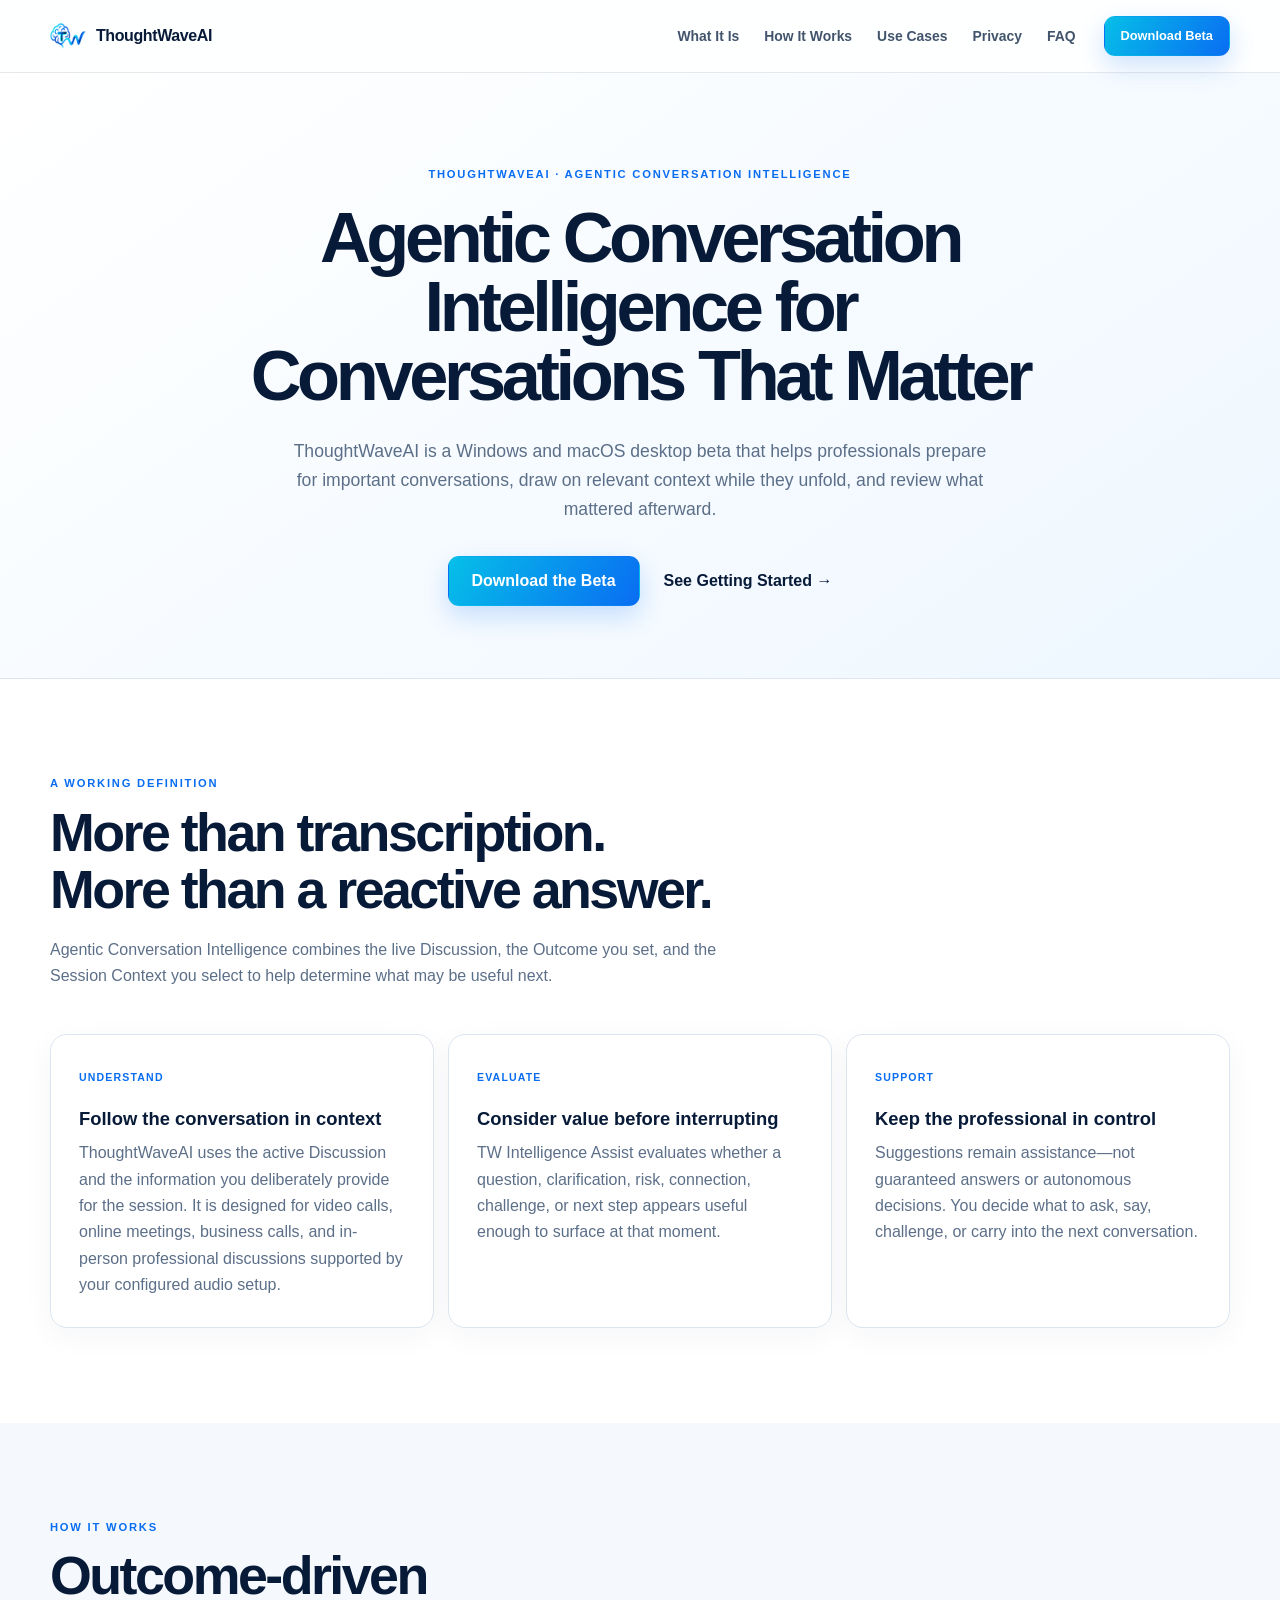
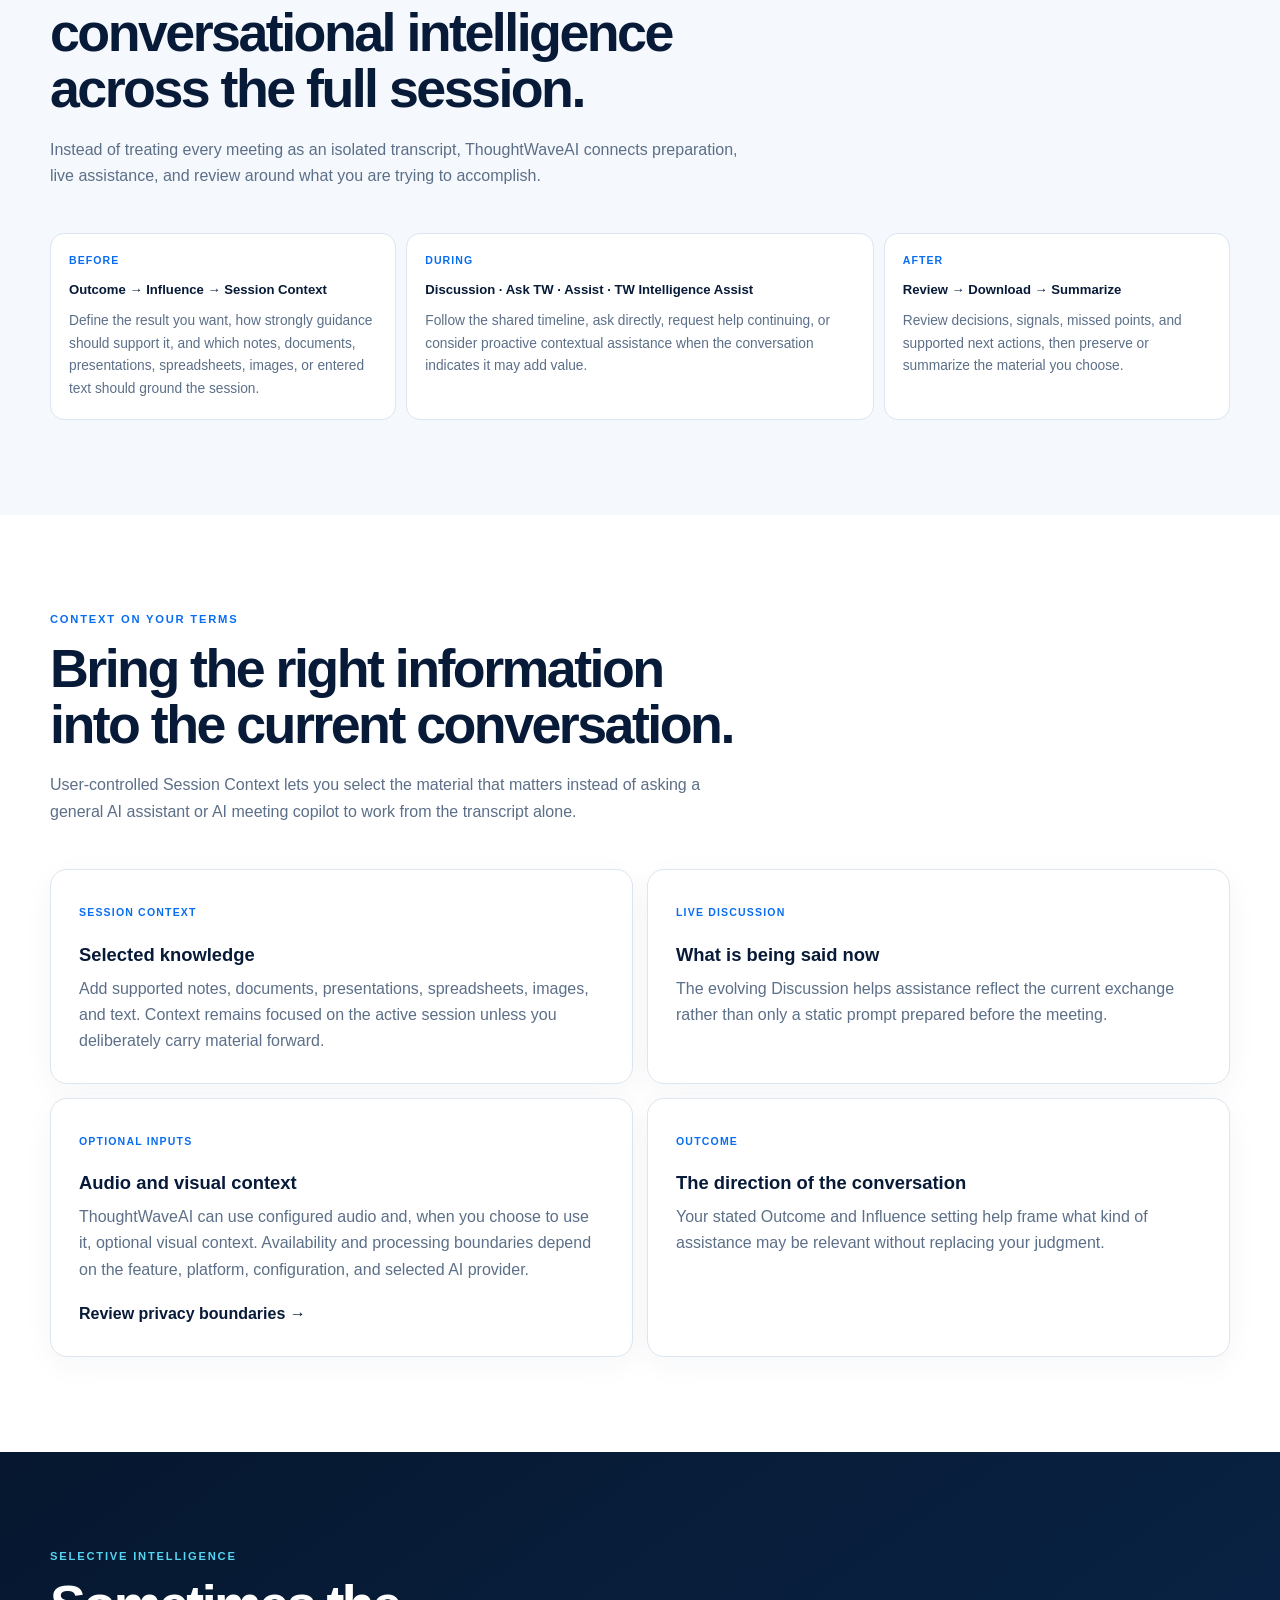
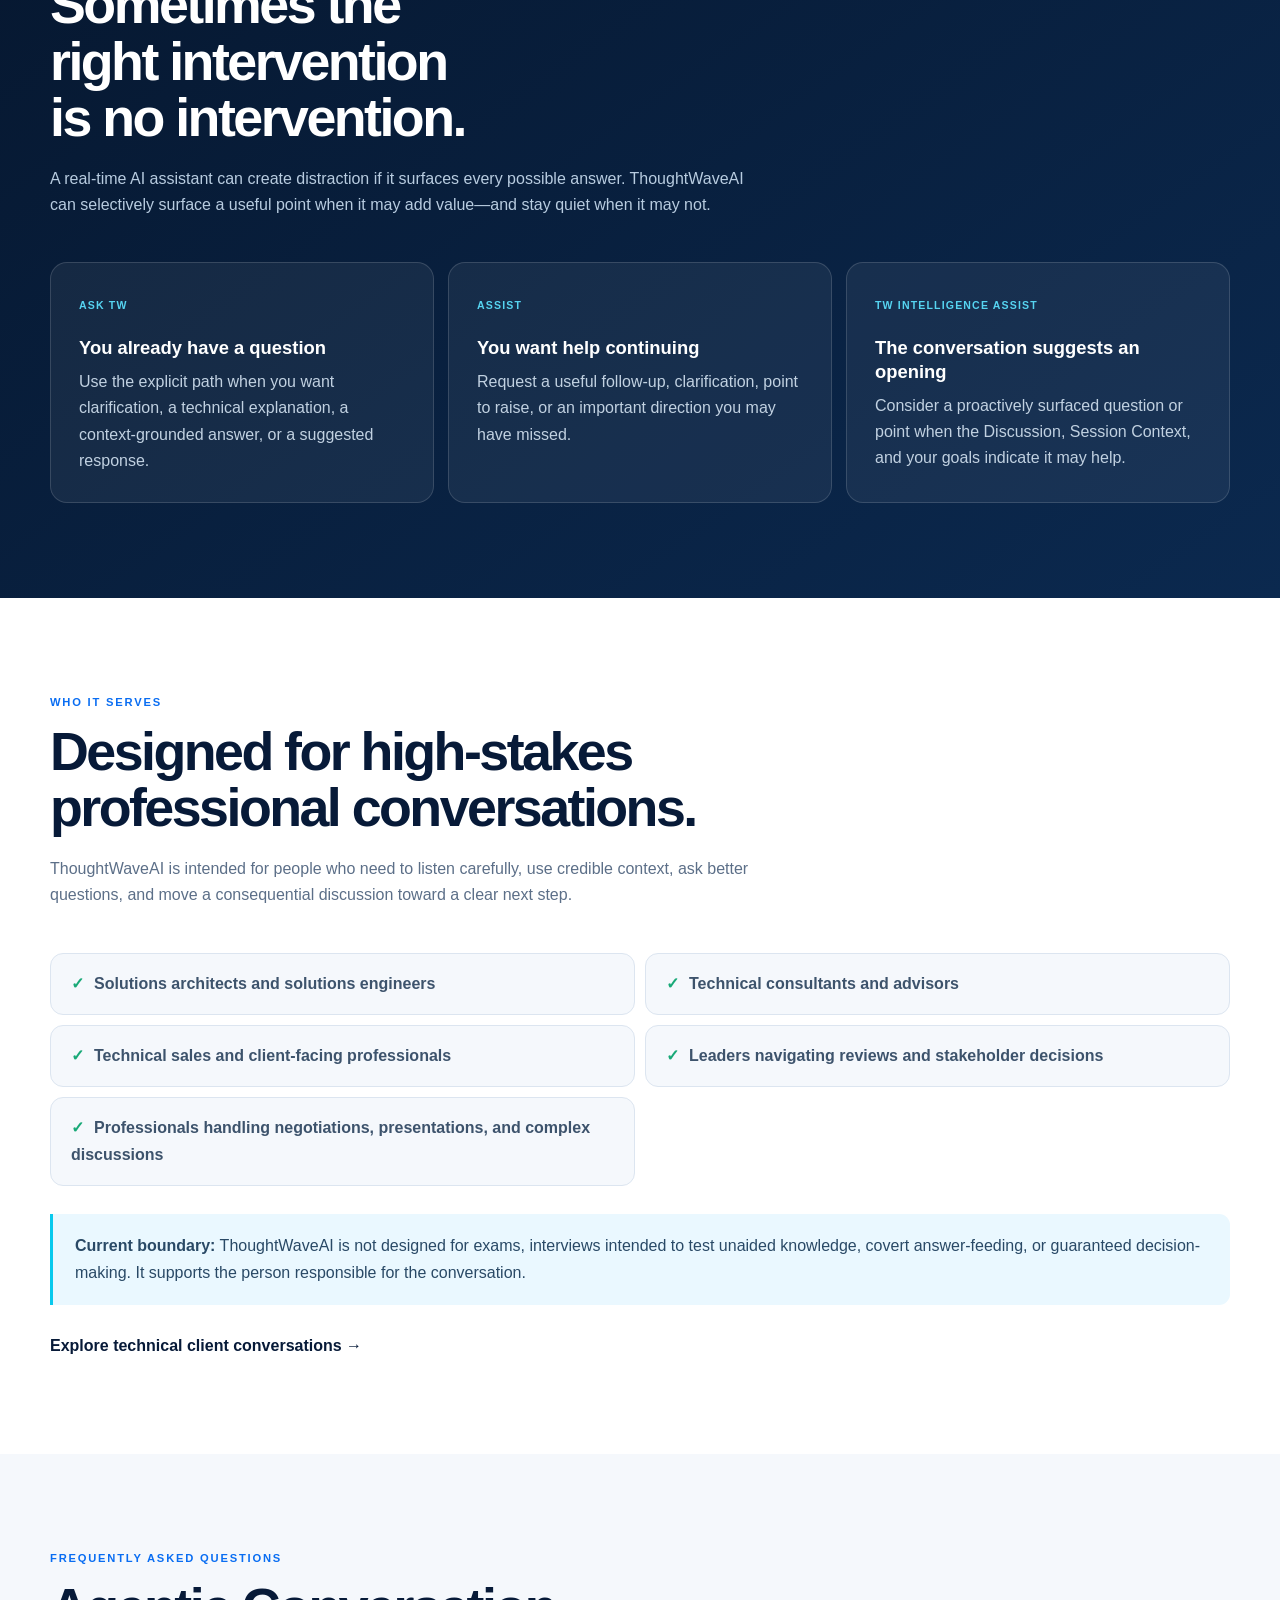
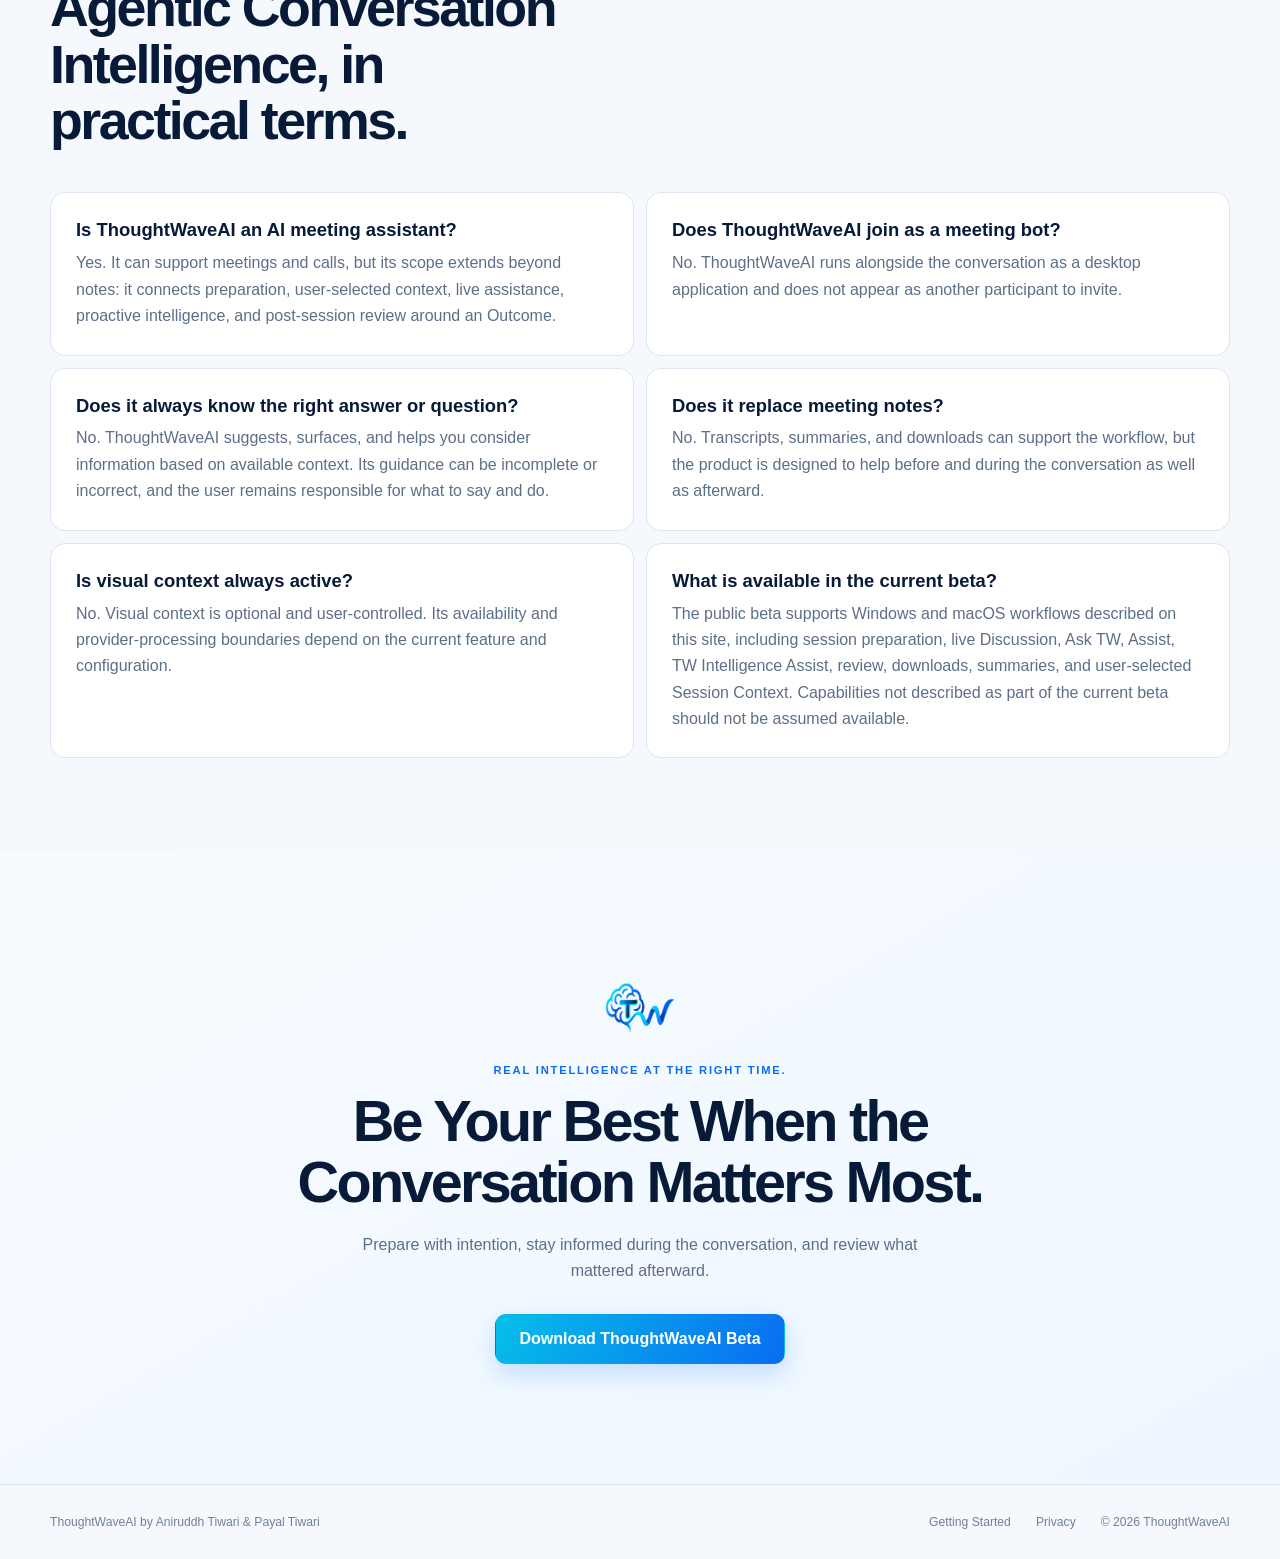
==== commit 8821dc5e: "Refine public messaging to protect proprietary intelligence" ====
--- a/agentic-conversation-intelligence/index.html
+++ b/agentic-conversation-intelligence/index.html
@@ -22,11 +22,11 @@
 
     <section class="guide-section white"><div class="container"><div class="guide-heading reveal"><p class="kicker">Context on your terms</p><h2>Bring the right information into the current conversation.</h2><p>User-controlled Session Context lets you select the material that matters instead of asking a general AI assistant or AI meeting copilot to work from the transcript alone.</p></div><div class="content-grid reveal"><article class="content-card"><span>Session Context</span><h3>Selected knowledge</h3><p>Add supported notes, documents, presentations, spreadsheets, images, and text. Context remains focused on the active session unless you deliberately carry material forward.</p></article><article class="content-card"><span>Live Discussion</span><h3>What is being said now</h3><p>The evolving Discussion helps assistance reflect the current exchange rather than only a static prompt prepared before the meeting.</p></article><article class="content-card"><span>Optional inputs</span><h3>Audio and visual context</h3><p>ThoughtWaveAI can use configured audio and, when you choose to use it, optional visual context. Availability and processing boundaries depend on the feature, platform, configuration, and selected AI provider.</p><a class="text-link" href="../privacy/">Review privacy boundaries <span aria-hidden="true">→</span></a></article><article class="content-card"><span>Outcome</span><h3>The direction of the conversation</h3><p>Your stated Outcome and Influence setting help frame what kind of assistance may be relevant without replacing your judgment.</p></article></div></div></section>
 
-    <section class="guide-section dark-content-section"><div class="container"><div class="guide-heading reveal"><p class="kicker">Selective intelligence</p><h2>Sometimes the right intervention is no intervention.</h2><p>A real-time AI assistant can create distraction if it surfaces every possible answer. ThoughtWaveAI is designed to evaluate relevance, confidence, and intervention criteria so TW Intelligence Assist may show a useful point—or suppress one that does not appear valuable enough.</p></div><div class="content-grid three-up reveal"><article class="content-card"><span>Ask TW</span><h3>You already have a question</h3><p>Use the explicit path when you want clarification, a technical explanation, a context-grounded answer, or a suggested response.</p></article><article class="content-card"><span>Assist</span><h3>You want help continuing</h3><p>Request a useful follow-up, clarification, point to raise, or an important direction you may have missed.</p></article><article class="content-card"><span>TW Intelligence Assist</span><h3>The conversation suggests an opening</h3><p>Consider a proactively surfaced question or point when the Discussion, Session Context, and your goals indicate it may help.</p></article></div></div></section>
+    <section class="guide-section dark-content-section"><div class="container"><div class="guide-heading reveal"><p class="kicker">Selective intelligence</p><h2>Sometimes the right intervention is no intervention.</h2><p>A real-time AI assistant can create distraction if it surfaces every possible answer. ThoughtWaveAI can selectively surface a useful point when it may add value—and stay quiet when it may not.</p></div><div class="content-grid three-up reveal"><article class="content-card"><span>Ask TW</span><h3>You already have a question</h3><p>Use the explicit path when you want clarification, a technical explanation, a context-grounded answer, or a suggested response.</p></article><article class="content-card"><span>Assist</span><h3>You want help continuing</h3><p>Request a useful follow-up, clarification, point to raise, or an important direction you may have missed.</p></article><article class="content-card"><span>TW Intelligence Assist</span><h3>The conversation suggests an opening</h3><p>Consider a proactively surfaced question or point when the Discussion, Session Context, and your goals indicate it may help.</p></article></div></div></section>
 
     <section class="guide-section white"><div class="container"><div class="guide-heading reveal"><p class="kicker">Who it serves</p><h2>Designed for high-stakes professional conversations.</h2><p>ThoughtWaveAI is intended for people who need to listen carefully, use credible context, ask better questions, and move a consequential discussion toward a clear next step.</p></div><ul class="audience-list reveal"><li>Solutions architects and solutions engineers</li><li>Technical consultants and advisors</li><li>Technical sales and client-facing professionals</li><li>Leaders navigating reviews and stakeholder decisions</li><li>Professionals handling negotiations, presentations, and complex discussions</li></ul><p class="scope-note reveal"><strong>Current boundary:</strong> ThoughtWaveAI is not designed for exams, interviews intended to test unaided knowledge, covert answer-feeding, or guaranteed decision-making. It supports the person responsible for the conversation.</p><a class="text-link reveal" href="../use-cases/technical-client-conversations/">Explore technical client conversations <span aria-hidden="true">→</span></a></div></section>
 
-    <section class="guide-section" id="faq"><div class="container"><div class="guide-heading reveal"><p class="kicker">Frequently asked questions</p><h2>Agentic Conversation Intelligence, in practical terms.</h2></div><div class="faq-list reveal"><article><h3>Is ThoughtWaveAI an AI meeting assistant?</h3><p>Yes. It can support meetings and calls, but its scope extends beyond notes: it connects preparation, user-selected context, live assistance, proactive intelligence, and post-session review around an Outcome.</p></article><article><h3>Does ThoughtWaveAI join as a meeting bot?</h3><p>No. ThoughtWaveAI runs alongside the conversation as a desktop application and does not appear as another participant to invite.</p></article><article><h3>Does it always know the right answer or question?</h3><p>No. ThoughtWaveAI suggests, surfaces, and helps you consider information based on available context. Its guidance can be incomplete or incorrect, and the user remains responsible for what to say and do.</p></article><article><h3>Does it replace meeting notes?</h3><p>No. Transcripts, summaries, and downloads can support the workflow, but the product is designed to help before and during the conversation as well as afterward.</p></article><article><h3>Is visual context always active?</h3><p>No. Visual context is optional and user-controlled. Its availability and provider-processing boundaries depend on the current feature and configuration.</p></article><article><h3>What is available in the current beta?</h3><p>The public beta supports Windows and macOS workflows described on this site, including session preparation, live Discussion, Ask TW, Assist, TW Intelligence Assist, review, downloads, summaries, and user-selected Session Context. Future longitudinal or organizational capabilities should not be assumed from the current beta.</p></article></div></div></section>
+    <section class="guide-section" id="faq"><div class="container"><div class="guide-heading reveal"><p class="kicker">Frequently asked questions</p><h2>Agentic Conversation Intelligence, in practical terms.</h2></div><div class="faq-list reveal"><article><h3>Is ThoughtWaveAI an AI meeting assistant?</h3><p>Yes. It can support meetings and calls, but its scope extends beyond notes: it connects preparation, user-selected context, live assistance, proactive intelligence, and post-session review around an Outcome.</p></article><article><h3>Does ThoughtWaveAI join as a meeting bot?</h3><p>No. ThoughtWaveAI runs alongside the conversation as a desktop application and does not appear as another participant to invite.</p></article><article><h3>Does it always know the right answer or question?</h3><p>No. ThoughtWaveAI suggests, surfaces, and helps you consider information based on available context. Its guidance can be incomplete or incorrect, and the user remains responsible for what to say and do.</p></article><article><h3>Does it replace meeting notes?</h3><p>No. Transcripts, summaries, and downloads can support the workflow, but the product is designed to help before and during the conversation as well as afterward.</p></article><article><h3>Is visual context always active?</h3><p>No. Visual context is optional and user-controlled. Its availability and provider-processing boundaries depend on the current feature and configuration.</p></article><article><h3>What is available in the current beta?</h3><p>The public beta supports Windows and macOS workflows described on this site, including session preparation, live Discussion, Ask TW, Assist, TW Intelligence Assist, review, downloads, summaries, and user-selected Session Context. Capabilities not described as part of the current beta should not be assumed available.</p></article></div></div></section>
 
     <section class="section beta content-cta"><div class="container beta-inner reveal"><img src="../assets/branding/thoughtwaveai-Icon.png" alt="ThoughtWaveAI emblem" width="80" height="80" loading="lazy"><p class="kicker">Real Intelligence at the Right Time.</p><h2>Be Your Best When the Conversation Matters Most.</h2><p>Prepare with intention, stay informed during the conversation, and review what mattered afterward.</p><a class="button" href="../#download">Download ThoughtWaveAI Beta</a></div></section>
   </main>
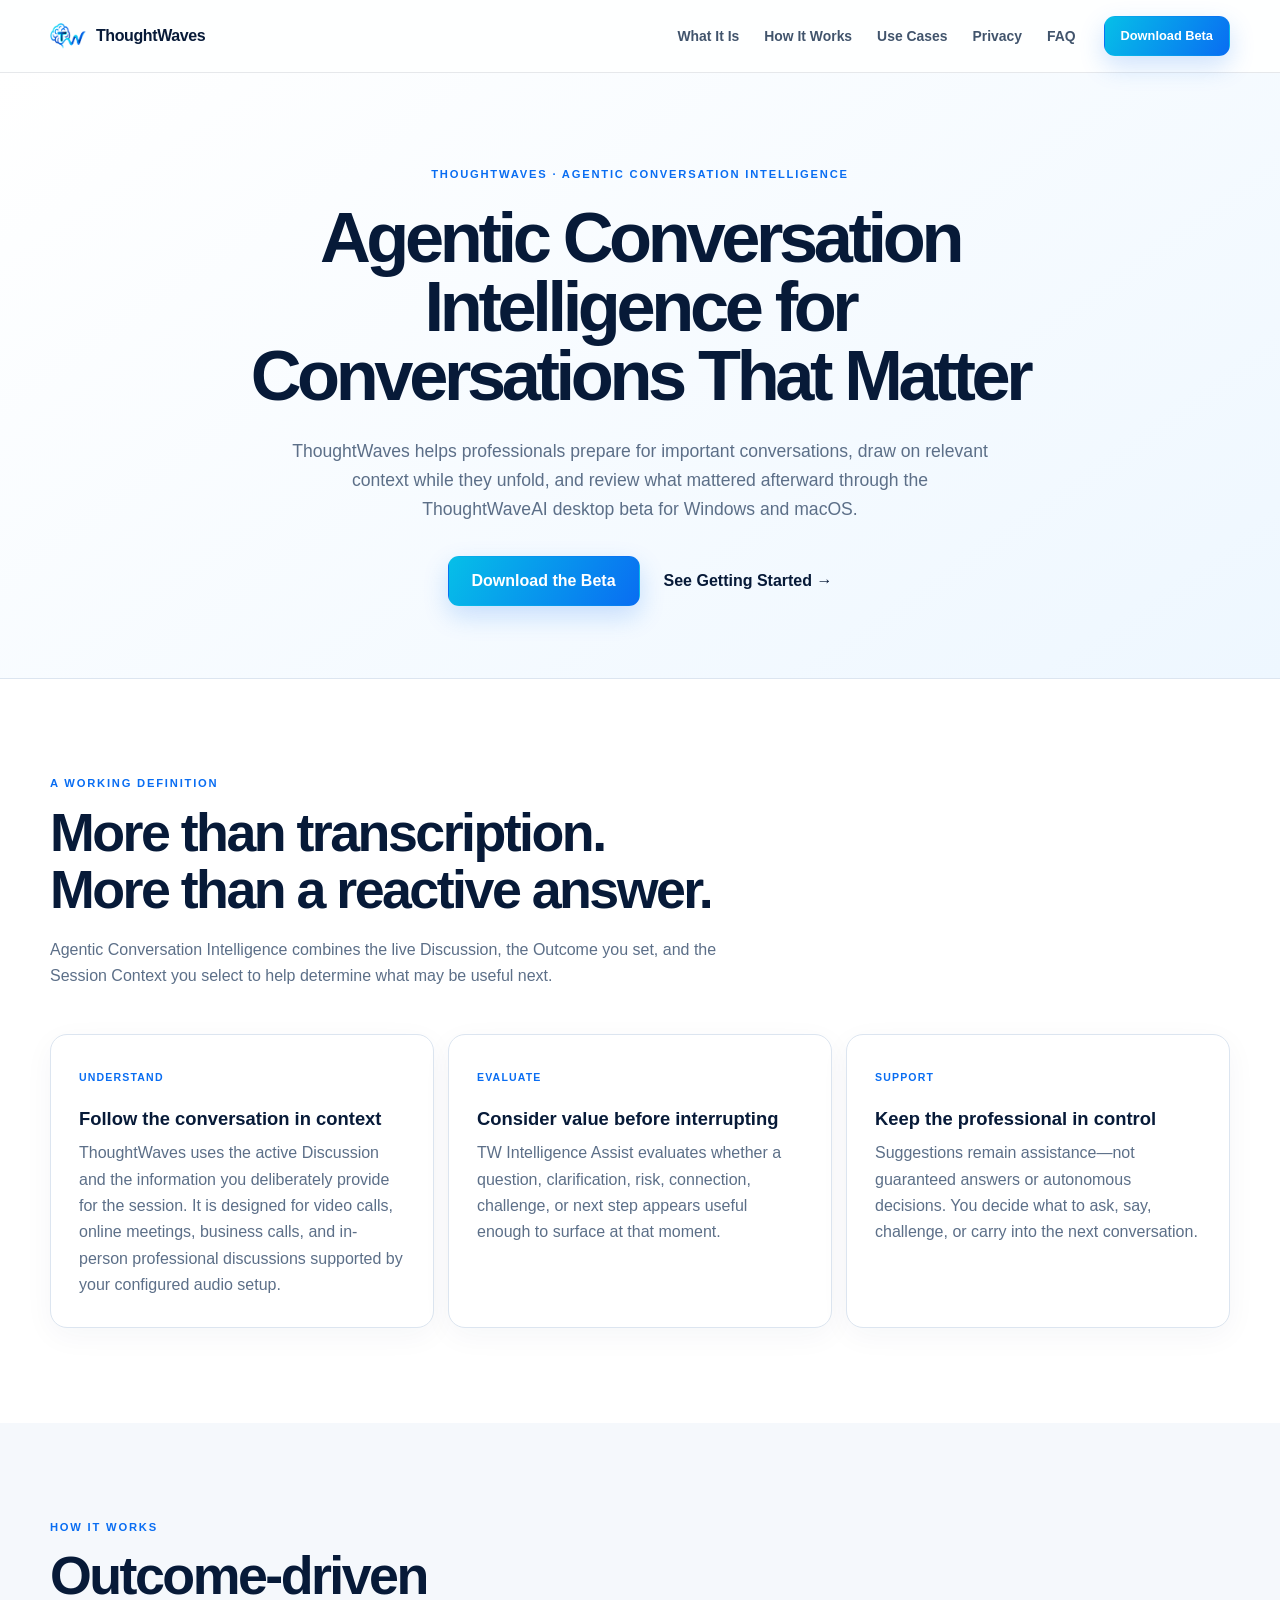
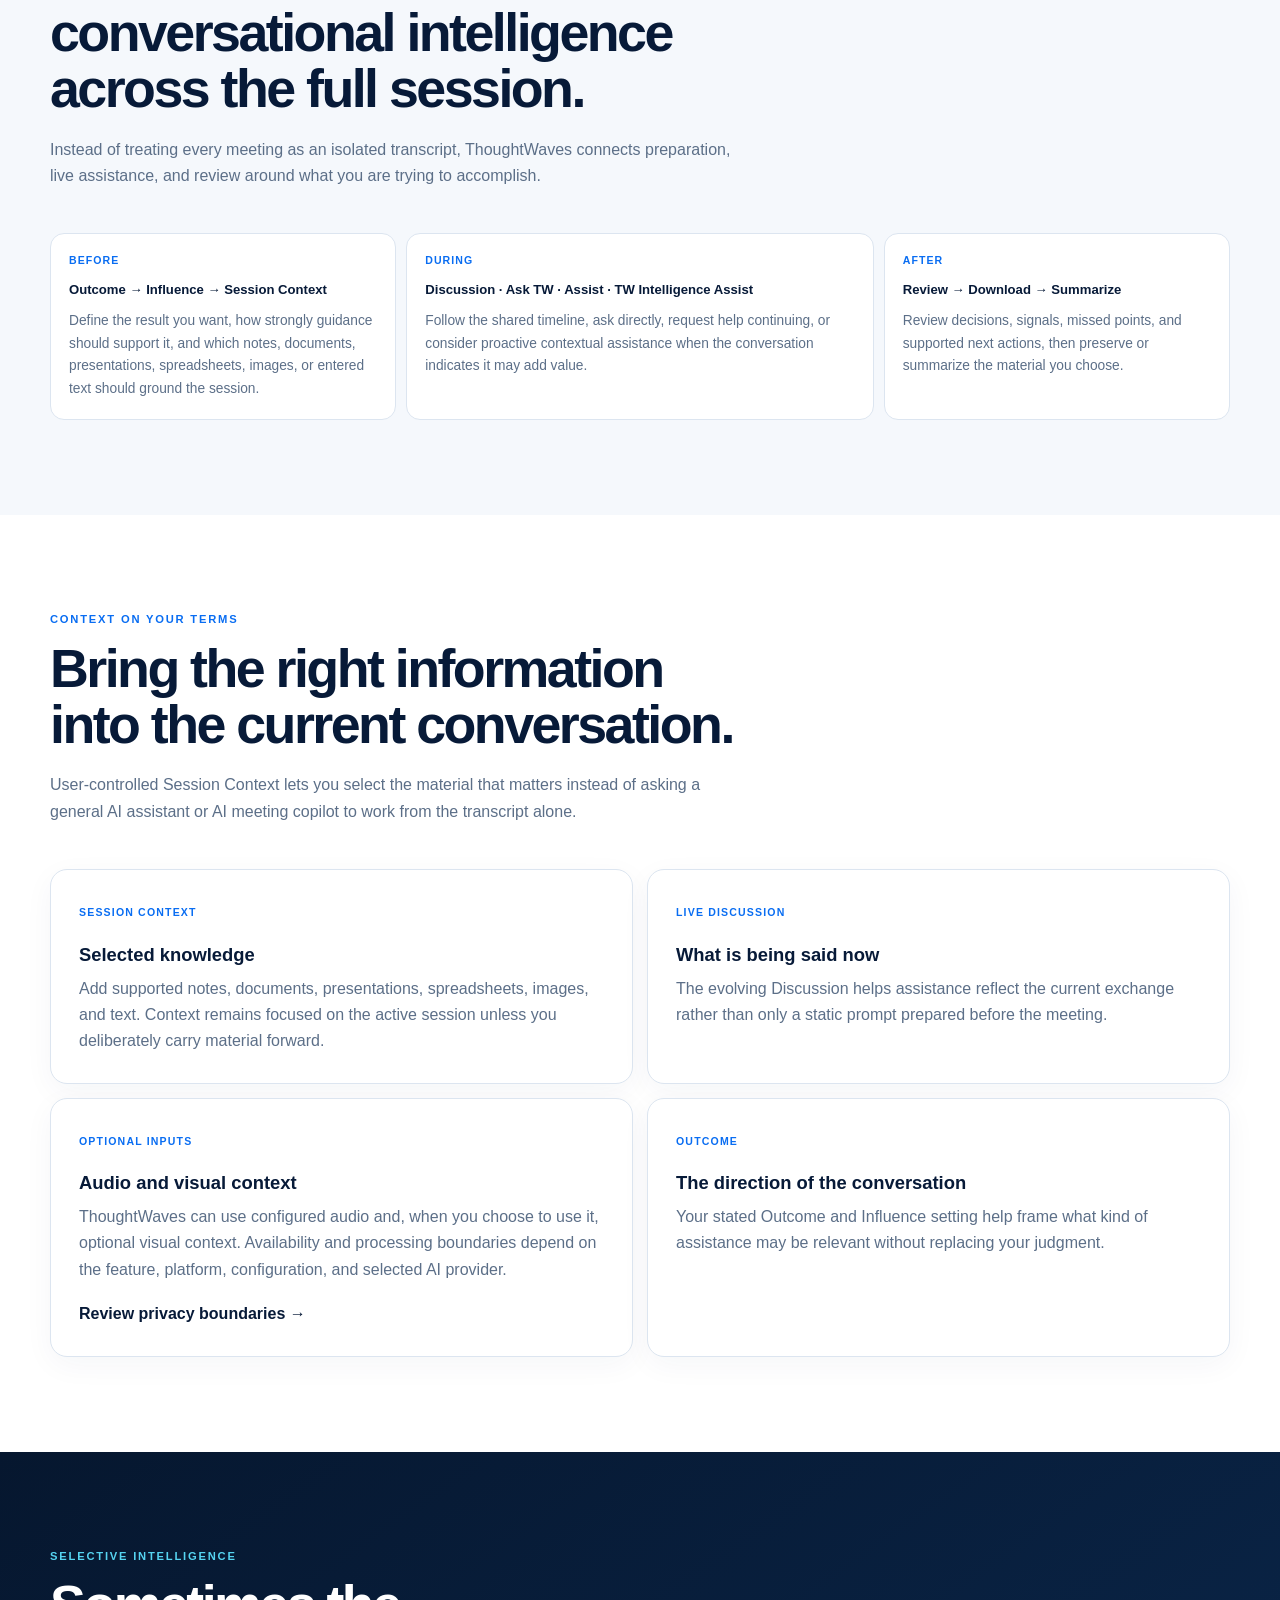
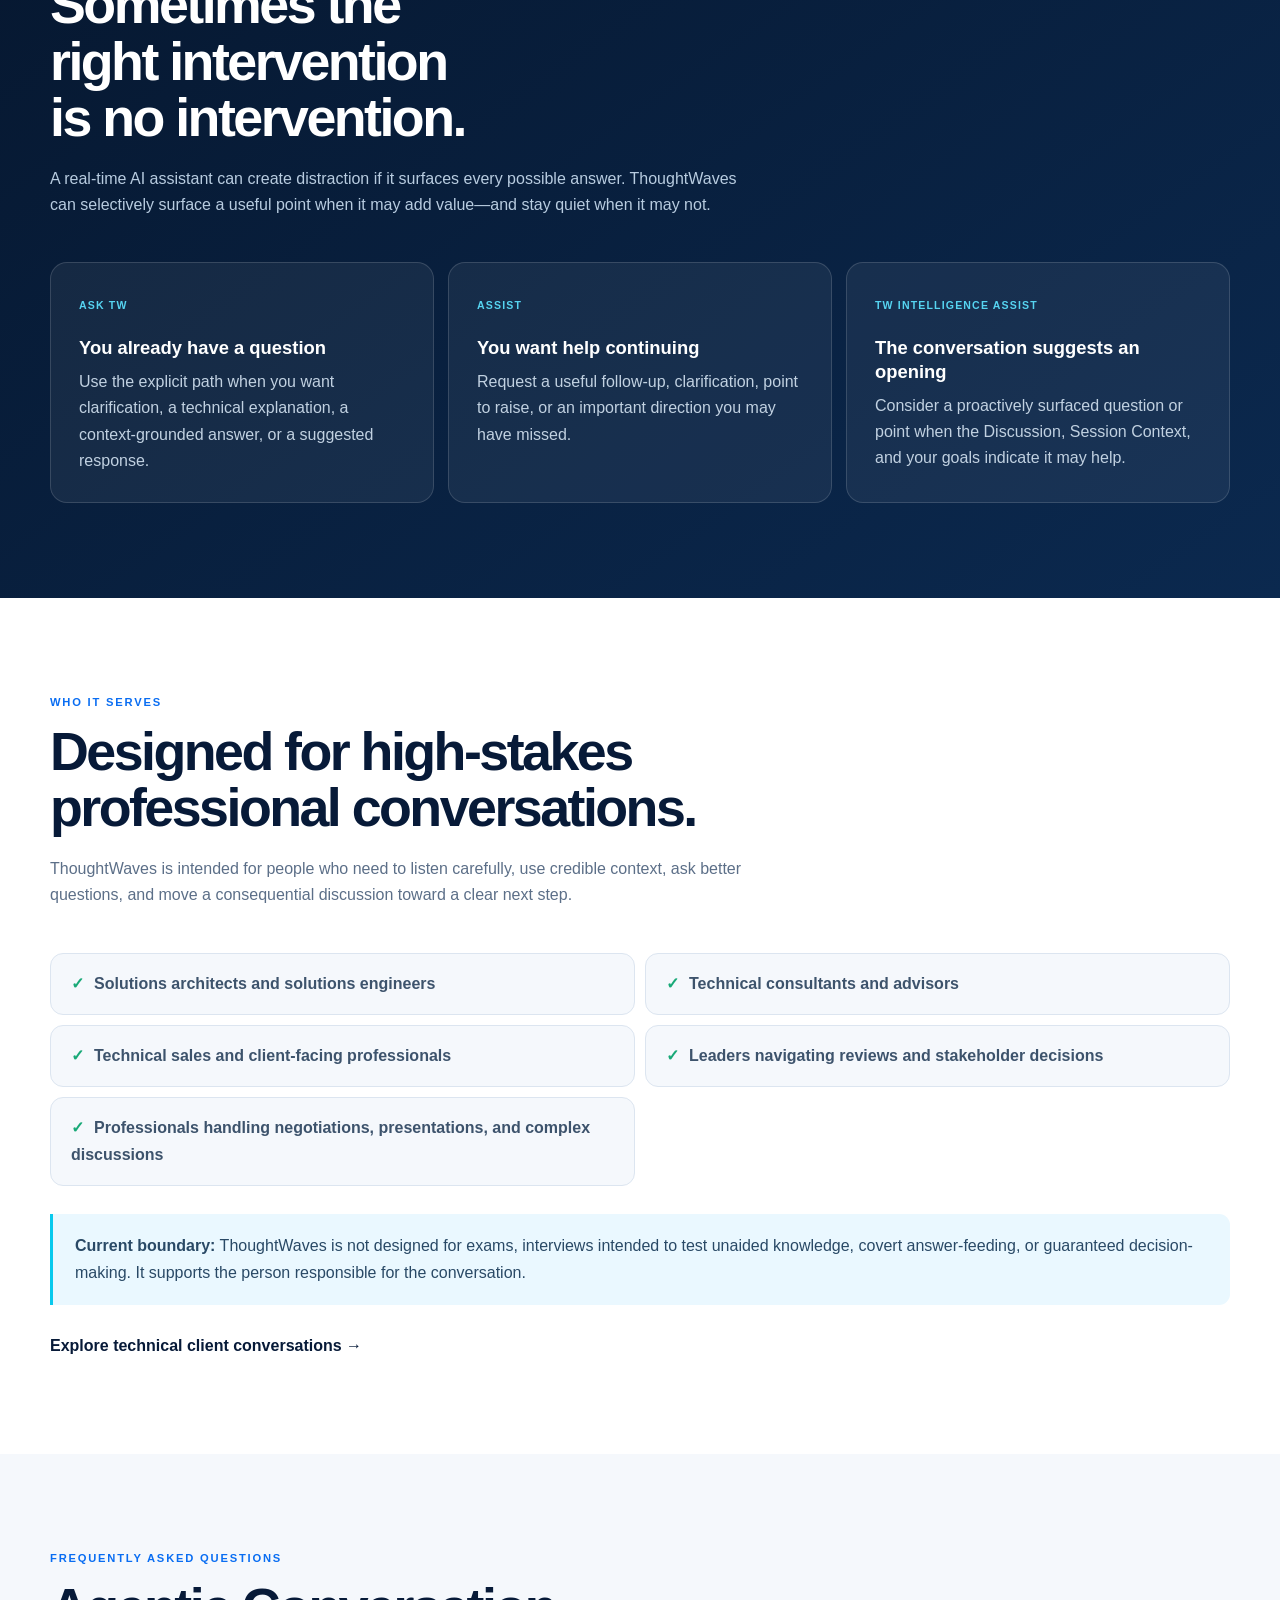
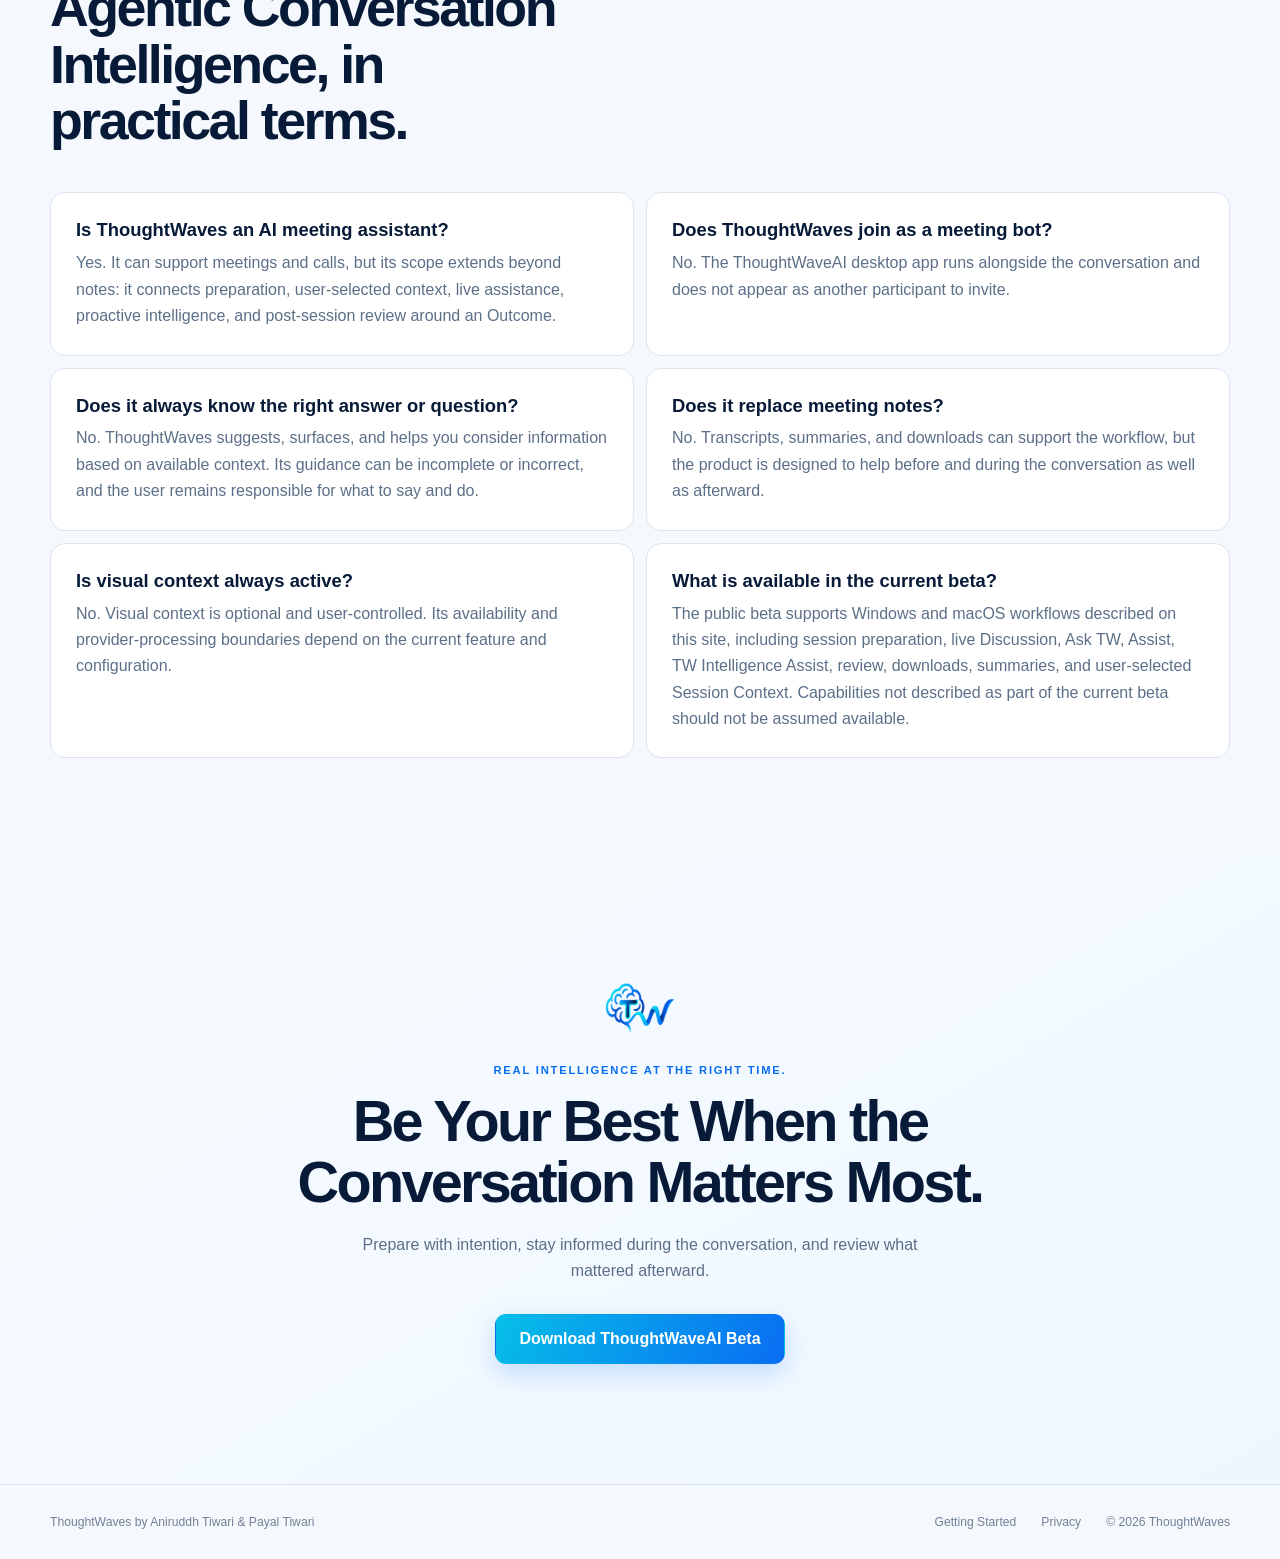
==== commit b2c1088e: "Rebrand website to ThoughtWaves" ====
--- a/agentic-conversation-intelligence/index.html
+++ b/agentic-conversation-intelligence/index.html
@@ -2,35 +2,35 @@
 <html lang="en">
 <head>
   <meta charset="utf-8"><meta name="viewport" content="width=device-width, initial-scale=1"><meta name="theme-color" content="#f7f9fc">
-  <meta name="description" content="Learn how ThoughtWaveAI combines live conversation context, user-selected knowledge, proactive assistance, and outcome-aware intervention for important professional conversations.">
-  <link rel="canonical" href="https://aniruddhtiwari.github.io/thoughtwaveai-site/agentic-conversation-intelligence/">
-  <meta property="og:title" content="Agentic Conversation Intelligence | ThoughtWaveAI"><meta property="og:description" content="See how ThoughtWaveAI brings context-aware, outcome-driven intelligence into important professional conversations without a meeting bot."><meta property="og:type" content="website"><meta property="og:url" content="https://aniruddhtiwari.github.io/thoughtwaveai-site/agentic-conversation-intelligence/"><meta property="og:site_name" content="ThoughtWaveAI"><meta property="og:image" content="https://aniruddhtiwari.github.io/thoughtwaveai-site/assets/branding/thoughtwaveai-logo.png"><meta property="og:image:alt" content="ThoughtWaveAI">
-  <meta name="twitter:card" content="summary_large_image"><meta name="twitter:title" content="Agentic Conversation Intelligence | ThoughtWaveAI"><meta name="twitter:description" content="See how ThoughtWaveAI brings context-aware, outcome-driven intelligence into important professional conversations without a meeting bot."><meta name="twitter:image" content="https://aniruddhtiwari.github.io/thoughtwaveai-site/assets/branding/thoughtwaveai-logo.png"><meta name="twitter:image:alt" content="ThoughtWaveAI">
-  <title>Agentic Conversation Intelligence | ThoughtWaveAI</title>
+  <meta name="description" content="Learn how ThoughtWaves combines live conversation context, user-selected knowledge, proactive assistance, and outcome-aware intervention for important professional conversations.">
+  <link rel="canonical" href="https://thoughtwaves.ai/agentic-conversation-intelligence/">
+  <meta property="og:title" content="Agentic Conversation Intelligence | ThoughtWaves"><meta property="og:description" content="See how ThoughtWaves brings context-aware, outcome-driven intelligence into important professional conversations without a meeting bot."><meta property="og:type" content="website"><meta property="og:url" content="https://thoughtwaves.ai/agentic-conversation-intelligence/"><meta property="og:site_name" content="ThoughtWaves"><meta property="og:image" content="https://thoughtwaves.ai/assets/branding/thoughtwaveai-logo.png"><meta property="og:image:alt" content="ThoughtWaveAI desktop app logo">
+  <meta name="twitter:card" content="summary_large_image"><meta name="twitter:title" content="Agentic Conversation Intelligence | ThoughtWaves"><meta name="twitter:description" content="See how ThoughtWaves brings context-aware, outcome-driven intelligence into important professional conversations without a meeting bot."><meta name="twitter:image" content="https://thoughtwaves.ai/assets/branding/thoughtwaveai-logo.png"><meta name="twitter:image:alt" content="ThoughtWaveAI desktop app logo">
+  <title>Agentic Conversation Intelligence | ThoughtWaves</title>
   <link rel="icon" href="../assets/branding/thoughtwaveai-Icon.png" type="image/png"><link rel="stylesheet" href="../styles.css"><script src="../script.js" defer></script>
 </head>
 <body class="guide-page content-page">
   <a class="skip-link" href="#main">Skip to content</a>
-  <header class="site-header"><div class="container nav-wrap"><a class="brand" href="../" aria-label="ThoughtWaveAI home"><img src="../assets/branding/thoughtwaveai-Icon.png" alt="" width="42" height="42"><span>ThoughtWaveAI</span></a><button class="nav-toggle" type="button" aria-expanded="false" aria-controls="site-nav"><span class="sr-only">Toggle navigation</span><span></span><span></span></button><nav id="site-nav" class="site-nav" aria-label="Primary navigation"><a href="#definition">What It Is</a><a href="#how-it-works">How It Works</a><a href="../use-cases/technical-client-conversations/">Use Cases</a><a href="../privacy/">Privacy</a><a href="#faq">FAQ</a></nav><a class="button button-small nav-cta" href="../#download">Download Beta</a></div></header>
+  <header class="site-header"><div class="container nav-wrap"><a class="brand" href="../" aria-label="ThoughtWaves home"><img src="../assets/branding/thoughtwaveai-Icon.png" alt="" width="42" height="42"><span>ThoughtWaves</span></a><button class="nav-toggle" type="button" aria-expanded="false" aria-controls="site-nav"><span class="sr-only">Toggle navigation</span><span></span><span></span></button><nav id="site-nav" class="site-nav" aria-label="Primary navigation"><a href="#definition">What It Is</a><a href="#how-it-works">How It Works</a><a href="../use-cases/technical-client-conversations/">Use Cases</a><a href="../privacy/">Privacy</a><a href="#faq">FAQ</a></nav><a class="button button-small nav-cta" href="../#download">Download Beta</a></div></header>
 
   <main id="main">
-    <section class="guide-hero content-hero"><div class="container reveal"><p class="eyebrow">ThoughtWaveAI · Agentic Conversation Intelligence</p><h1>Agentic Conversation Intelligence for Conversations That Matter</h1><p>ThoughtWaveAI is a Windows and macOS desktop beta that helps professionals prepare for important conversations, draw on relevant context while they unfold, and review what mattered afterward.</p><div class="page-actions"><a class="button" href="../#download">Download the Beta</a><a class="text-link" href="../getting-started/">See Getting Started <span aria-hidden="true">→</span></a></div></div></section>
+    <section class="guide-hero content-hero"><div class="container reveal"><p class="eyebrow">ThoughtWaves · Agentic Conversation Intelligence</p><h1>Agentic Conversation Intelligence for Conversations That Matter</h1><p>ThoughtWaves helps professionals prepare for important conversations, draw on relevant context while they unfold, and review what mattered afterward through the ThoughtWaveAI desktop beta for Windows and macOS.</p><div class="page-actions"><a class="button" href="../#download">Download the Beta</a><a class="text-link" href="../getting-started/">See Getting Started <span aria-hidden="true">→</span></a></div></div></section>
 
-    <section class="guide-section white" id="definition"><div class="container"><div class="guide-heading reveal"><p class="kicker">A working definition</p><h2>More than transcription. More than a reactive answer.</h2><p>Agentic Conversation Intelligence combines the live Discussion, the Outcome you set, and the Session Context you select to help determine what may be useful next.</p></div><div class="content-grid three-up reveal"><article class="content-card"><span>Understand</span><h3>Follow the conversation in context</h3><p>ThoughtWaveAI uses the active Discussion and the information you deliberately provide for the session. It is designed for video calls, online meetings, business calls, and in-person professional discussions supported by your configured audio setup.</p></article><article class="content-card"><span>Evaluate</span><h3>Consider value before interrupting</h3><p>TW Intelligence Assist evaluates whether a question, clarification, risk, connection, challenge, or next step appears useful enough to surface at that moment.</p></article><article class="content-card"><span>Support</span><h3>Keep the professional in control</h3><p>Suggestions remain assistance—not guaranteed answers or autonomous decisions. You decide what to ask, say, challenge, or carry into the next conversation.</p></article></div></div></section>
+    <section class="guide-section white" id="definition"><div class="container"><div class="guide-heading reveal"><p class="kicker">A working definition</p><h2>More than transcription. More than a reactive answer.</h2><p>Agentic Conversation Intelligence combines the live Discussion, the Outcome you set, and the Session Context you select to help determine what may be useful next.</p></div><div class="content-grid three-up reveal"><article class="content-card"><span>Understand</span><h3>Follow the conversation in context</h3><p>ThoughtWaves uses the active Discussion and the information you deliberately provide for the session. It is designed for video calls, online meetings, business calls, and in-person professional discussions supported by your configured audio setup.</p></article><article class="content-card"><span>Evaluate</span><h3>Consider value before interrupting</h3><p>TW Intelligence Assist evaluates whether a question, clarification, risk, connection, challenge, or next step appears useful enough to surface at that moment.</p></article><article class="content-card"><span>Support</span><h3>Keep the professional in control</h3><p>Suggestions remain assistance—not guaranteed answers or autonomous decisions. You decide what to ask, say, challenge, or carry into the next conversation.</p></article></div></div></section>
 
-    <section class="guide-section" id="how-it-works"><div class="container"><div class="guide-heading reveal"><p class="kicker">How it works</p><h2>Outcome-driven conversational intelligence across the full session.</h2><p>Instead of treating every meeting as an isolated transcript, ThoughtWaveAI connects preparation, live assistance, and review around what you are trying to accomplish.</p></div><div class="lifecycle-routine content-routine reveal"><article><span>Before</span><strong>Outcome → Influence → Session Context</strong><p>Define the result you want, how strongly guidance should support it, and which notes, documents, presentations, spreadsheets, images, or entered text should ground the session.</p></article><article><span>During</span><strong>Discussion · Ask TW · Assist · TW Intelligence Assist</strong><p>Follow the shared timeline, ask directly, request help continuing, or consider proactive contextual assistance when the conversation indicates it may add value.</p></article><article><span>After</span><strong>Review → Download → Summarize</strong><p>Review decisions, signals, missed points, and supported next actions, then preserve or summarize the material you choose.</p></article></div></div></section>
+    <section class="guide-section" id="how-it-works"><div class="container"><div class="guide-heading reveal"><p class="kicker">How it works</p><h2>Outcome-driven conversational intelligence across the full session.</h2><p>Instead of treating every meeting as an isolated transcript, ThoughtWaves connects preparation, live assistance, and review around what you are trying to accomplish.</p></div><div class="lifecycle-routine content-routine reveal"><article><span>Before</span><strong>Outcome → Influence → Session Context</strong><p>Define the result you want, how strongly guidance should support it, and which notes, documents, presentations, spreadsheets, images, or entered text should ground the session.</p></article><article><span>During</span><strong>Discussion · Ask TW · Assist · TW Intelligence Assist</strong><p>Follow the shared timeline, ask directly, request help continuing, or consider proactive contextual assistance when the conversation indicates it may add value.</p></article><article><span>After</span><strong>Review → Download → Summarize</strong><p>Review decisions, signals, missed points, and supported next actions, then preserve or summarize the material you choose.</p></article></div></div></section>
 
-    <section class="guide-section white"><div class="container"><div class="guide-heading reveal"><p class="kicker">Context on your terms</p><h2>Bring the right information into the current conversation.</h2><p>User-controlled Session Context lets you select the material that matters instead of asking a general AI assistant or AI meeting copilot to work from the transcript alone.</p></div><div class="content-grid reveal"><article class="content-card"><span>Session Context</span><h3>Selected knowledge</h3><p>Add supported notes, documents, presentations, spreadsheets, images, and text. Context remains focused on the active session unless you deliberately carry material forward.</p></article><article class="content-card"><span>Live Discussion</span><h3>What is being said now</h3><p>The evolving Discussion helps assistance reflect the current exchange rather than only a static prompt prepared before the meeting.</p></article><article class="content-card"><span>Optional inputs</span><h3>Audio and visual context</h3><p>ThoughtWaveAI can use configured audio and, when you choose to use it, optional visual context. Availability and processing boundaries depend on the feature, platform, configuration, and selected AI provider.</p><a class="text-link" href="../privacy/">Review privacy boundaries <span aria-hidden="true">→</span></a></article><article class="content-card"><span>Outcome</span><h3>The direction of the conversation</h3><p>Your stated Outcome and Influence setting help frame what kind of assistance may be relevant without replacing your judgment.</p></article></div></div></section>
+    <section class="guide-section white"><div class="container"><div class="guide-heading reveal"><p class="kicker">Context on your terms</p><h2>Bring the right information into the current conversation.</h2><p>User-controlled Session Context lets you select the material that matters instead of asking a general AI assistant or AI meeting copilot to work from the transcript alone.</p></div><div class="content-grid reveal"><article class="content-card"><span>Session Context</span><h3>Selected knowledge</h3><p>Add supported notes, documents, presentations, spreadsheets, images, and text. Context remains focused on the active session unless you deliberately carry material forward.</p></article><article class="content-card"><span>Live Discussion</span><h3>What is being said now</h3><p>The evolving Discussion helps assistance reflect the current exchange rather than only a static prompt prepared before the meeting.</p></article><article class="content-card"><span>Optional inputs</span><h3>Audio and visual context</h3><p>ThoughtWaves can use configured audio and, when you choose to use it, optional visual context. Availability and processing boundaries depend on the feature, platform, configuration, and selected AI provider.</p><a class="text-link" href="../privacy/">Review privacy boundaries <span aria-hidden="true">→</span></a></article><article class="content-card"><span>Outcome</span><h3>The direction of the conversation</h3><p>Your stated Outcome and Influence setting help frame what kind of assistance may be relevant without replacing your judgment.</p></article></div></div></section>
 
-    <section class="guide-section dark-content-section"><div class="container"><div class="guide-heading reveal"><p class="kicker">Selective intelligence</p><h2>Sometimes the right intervention is no intervention.</h2><p>A real-time AI assistant can create distraction if it surfaces every possible answer. ThoughtWaveAI can selectively surface a useful point when it may add value—and stay quiet when it may not.</p></div><div class="content-grid three-up reveal"><article class="content-card"><span>Ask TW</span><h3>You already have a question</h3><p>Use the explicit path when you want clarification, a technical explanation, a context-grounded answer, or a suggested response.</p></article><article class="content-card"><span>Assist</span><h3>You want help continuing</h3><p>Request a useful follow-up, clarification, point to raise, or an important direction you may have missed.</p></article><article class="content-card"><span>TW Intelligence Assist</span><h3>The conversation suggests an opening</h3><p>Consider a proactively surfaced question or point when the Discussion, Session Context, and your goals indicate it may help.</p></article></div></div></section>
+    <section class="guide-section dark-content-section"><div class="container"><div class="guide-heading reveal"><p class="kicker">Selective intelligence</p><h2>Sometimes the right intervention is no intervention.</h2><p>A real-time AI assistant can create distraction if it surfaces every possible answer. ThoughtWaves can selectively surface a useful point when it may add value—and stay quiet when it may not.</p></div><div class="content-grid three-up reveal"><article class="content-card"><span>Ask TW</span><h3>You already have a question</h3><p>Use the explicit path when you want clarification, a technical explanation, a context-grounded answer, or a suggested response.</p></article><article class="content-card"><span>Assist</span><h3>You want help continuing</h3><p>Request a useful follow-up, clarification, point to raise, or an important direction you may have missed.</p></article><article class="content-card"><span>TW Intelligence Assist</span><h3>The conversation suggests an opening</h3><p>Consider a proactively surfaced question or point when the Discussion, Session Context, and your goals indicate it may help.</p></article></div></div></section>
 
-    <section class="guide-section white"><div class="container"><div class="guide-heading reveal"><p class="kicker">Who it serves</p><h2>Designed for high-stakes professional conversations.</h2><p>ThoughtWaveAI is intended for people who need to listen carefully, use credible context, ask better questions, and move a consequential discussion toward a clear next step.</p></div><ul class="audience-list reveal"><li>Solutions architects and solutions engineers</li><li>Technical consultants and advisors</li><li>Technical sales and client-facing professionals</li><li>Leaders navigating reviews and stakeholder decisions</li><li>Professionals handling negotiations, presentations, and complex discussions</li></ul><p class="scope-note reveal"><strong>Current boundary:</strong> ThoughtWaveAI is not designed for exams, interviews intended to test unaided knowledge, covert answer-feeding, or guaranteed decision-making. It supports the person responsible for the conversation.</p><a class="text-link reveal" href="../use-cases/technical-client-conversations/">Explore technical client conversations <span aria-hidden="true">→</span></a></div></section>
+    <section class="guide-section white"><div class="container"><div class="guide-heading reveal"><p class="kicker">Who it serves</p><h2>Designed for high-stakes professional conversations.</h2><p>ThoughtWaves is intended for people who need to listen carefully, use credible context, ask better questions, and move a consequential discussion toward a clear next step.</p></div><ul class="audience-list reveal"><li>Solutions architects and solutions engineers</li><li>Technical consultants and advisors</li><li>Technical sales and client-facing professionals</li><li>Leaders navigating reviews and stakeholder decisions</li><li>Professionals handling negotiations, presentations, and complex discussions</li></ul><p class="scope-note reveal"><strong>Current boundary:</strong> ThoughtWaves is not designed for exams, interviews intended to test unaided knowledge, covert answer-feeding, or guaranteed decision-making. It supports the person responsible for the conversation.</p><a class="text-link reveal" href="../use-cases/technical-client-conversations/">Explore technical client conversations <span aria-hidden="true">→</span></a></div></section>
 
-    <section class="guide-section" id="faq"><div class="container"><div class="guide-heading reveal"><p class="kicker">Frequently asked questions</p><h2>Agentic Conversation Intelligence, in practical terms.</h2></div><div class="faq-list reveal"><article><h3>Is ThoughtWaveAI an AI meeting assistant?</h3><p>Yes. It can support meetings and calls, but its scope extends beyond notes: it connects preparation, user-selected context, live assistance, proactive intelligence, and post-session review around an Outcome.</p></article><article><h3>Does ThoughtWaveAI join as a meeting bot?</h3><p>No. ThoughtWaveAI runs alongside the conversation as a desktop application and does not appear as another participant to invite.</p></article><article><h3>Does it always know the right answer or question?</h3><p>No. ThoughtWaveAI suggests, surfaces, and helps you consider information based on available context. Its guidance can be incomplete or incorrect, and the user remains responsible for what to say and do.</p></article><article><h3>Does it replace meeting notes?</h3><p>No. Transcripts, summaries, and downloads can support the workflow, but the product is designed to help before and during the conversation as well as afterward.</p></article><article><h3>Is visual context always active?</h3><p>No. Visual context is optional and user-controlled. Its availability and provider-processing boundaries depend on the current feature and configuration.</p></article><article><h3>What is available in the current beta?</h3><p>The public beta supports Windows and macOS workflows described on this site, including session preparation, live Discussion, Ask TW, Assist, TW Intelligence Assist, review, downloads, summaries, and user-selected Session Context. Capabilities not described as part of the current beta should not be assumed available.</p></article></div></div></section>
+    <section class="guide-section" id="faq"><div class="container"><div class="guide-heading reveal"><p class="kicker">Frequently asked questions</p><h2>Agentic Conversation Intelligence, in practical terms.</h2></div><div class="faq-list reveal"><article><h3>Is ThoughtWaves an AI meeting assistant?</h3><p>Yes. It can support meetings and calls, but its scope extends beyond notes: it connects preparation, user-selected context, live assistance, proactive intelligence, and post-session review around an Outcome.</p></article><article><h3>Does ThoughtWaves join as a meeting bot?</h3><p>No. The ThoughtWaveAI desktop app runs alongside the conversation and does not appear as another participant to invite.</p></article><article><h3>Does it always know the right answer or question?</h3><p>No. ThoughtWaves suggests, surfaces, and helps you consider information based on available context. Its guidance can be incomplete or incorrect, and the user remains responsible for what to say and do.</p></article><article><h3>Does it replace meeting notes?</h3><p>No. Transcripts, summaries, and downloads can support the workflow, but the product is designed to help before and during the conversation as well as afterward.</p></article><article><h3>Is visual context always active?</h3><p>No. Visual context is optional and user-controlled. Its availability and provider-processing boundaries depend on the current feature and configuration.</p></article><article><h3>What is available in the current beta?</h3><p>The public beta supports Windows and macOS workflows described on this site, including session preparation, live Discussion, Ask TW, Assist, TW Intelligence Assist, review, downloads, summaries, and user-selected Session Context. Capabilities not described as part of the current beta should not be assumed available.</p></article></div></div></section>
 
-    <section class="section beta content-cta"><div class="container beta-inner reveal"><img src="../assets/branding/thoughtwaveai-Icon.png" alt="ThoughtWaveAI emblem" width="80" height="80" loading="lazy"><p class="kicker">Real Intelligence at the Right Time.</p><h2>Be Your Best When the Conversation Matters Most.</h2><p>Prepare with intention, stay informed during the conversation, and review what mattered afterward.</p><a class="button" href="../#download">Download ThoughtWaveAI Beta</a></div></section>
+    <section class="section beta content-cta"><div class="container beta-inner reveal"><img src="../assets/branding/thoughtwaveai-Icon.png" alt="ThoughtWaves emblem" width="80" height="80" loading="lazy"><p class="kicker">Real Intelligence at the Right Time.</p><h2>Be Your Best When the Conversation Matters Most.</h2><p>Prepare with intention, stay informed during the conversation, and review what mattered afterward.</p><a class="button" href="../#download">Download ThoughtWaveAI Beta</a></div></section>
   </main>
 
-  <footer><div class="container footer-inner"><a href="https://github.com/aniruddhtiwari" target="_blank" rel="noopener noreferrer">ThoughtWaveAI by Aniruddh Tiwari &amp; Payal Tiwari</a><div><a href="../getting-started/">Getting Started</a><a href="../privacy/">Privacy</a><span>© <span id="year">2026</span> ThoughtWaveAI</span></div></div></footer>
+  <footer><div class="container footer-inner"><a href="https://github.com/aniruddhtiwari" target="_blank" rel="noopener noreferrer">ThoughtWaves by Aniruddh Tiwari &amp; Payal Tiwari</a><div><a href="../getting-started/">Getting Started</a><a href="../privacy/">Privacy</a><span>© <span id="year">2026</span> ThoughtWaves</span></div></div></footer>
 </body>
 </html>
--- a/styles.css
+++ b/styles.css
@@ -19,6 +19,134 @@
 .content-hero .container{max-width:980px}.content-hero h1{font-size:clamp(2.65rem,5.5vw,4.85rem)}.page-actions{display:flex;align-items:center;justify-content:center;gap:24px;flex-wrap:wrap;margin-top:32px}.content-grid{display:grid;grid-template-columns:repeat(2,1fr);gap:14px}.content-grid.three-up{grid-template-columns:repeat(3,1fr)}.content-card{padding:28px;border:1px solid var(--line);border-radius:17px;background:#fff;box-shadow:0 8px 30px rgba(19,55,97,.045)}.content-card>span,.scenario-list article>div>span{color:var(--blue);font-size:.66rem;font-weight:850;letter-spacing:.11em;text-transform:uppercase}.content-card h3{margin:18px 0 9px;color:var(--navy)}.content-card p{margin:0;color:var(--muted)}.content-card .text-link{display:inline-block;margin-top:18px}.content-routine article p{margin:0;color:var(--muted);font-size:.86rem}.dark-content-section{background:linear-gradient(145deg,#06172f,#0b294f);color:#fff}.dark-content-section h2,.dark-content-section h3{color:#fff}.dark-content-section .kicker{color:#56d4f1}.dark-content-section .guide-heading>p:last-child{color:#b8cce0}.dark-content-section .content-card{border-color:rgba(255,255,255,.14);background:rgba(255,255,255,.06);box-shadow:none}.dark-content-section .content-card>span{color:#56d4f1}.dark-content-section .content-card p{color:#c1d1e1}.audience-list{display:grid;grid-template-columns:repeat(2,1fr);gap:10px;list-style:none;padding:0;margin:0 0 28px}.audience-list li{padding:17px 20px;border:1px solid var(--line);border-radius:13px;background:var(--soft);color:#3d536c;font-weight:700}.audience-list li:before{content:"✓";margin-right:10px;color:var(--green);font-weight:900}.scope-note{margin:28px 0;padding:19px 22px;border-left:3px solid var(--cyan);border-radius:0 11px 11px 0;background:#eaf8ff;color:#294966}.faq-list{display:grid;grid-template-columns:repeat(2,1fr);gap:12px}.faq-list article{padding:25px;border:1px solid var(--line);border-radius:15px;background:#fff}.faq-list h3{margin-bottom:8px;color:var(--navy)}.faq-list p{margin:0;color:var(--muted)}.scenario-list{display:grid;gap:14px}.scenario-list article{padding:29px;border:1px solid var(--line);border-radius:17px;background:#fff}.scenario-list article>div{display:flex;align-items:baseline;gap:14px}.scenario-list article>div>span{flex:0 0 auto}.scenario-list h3{margin:0 0 16px;color:var(--navy);font-size:1.3rem}.scenario-list p{margin:9px 0 0;color:var(--muted)}.scenario-list strong{color:var(--text)}.content-cta h2{font-size:clamp(2.1rem,4.5vw,3.6rem)}.use-case-link{display:inline-block;margin-top:25px}
 @media(max-width:980px){.content-grid.three-up{grid-template-columns:1fr 1fr}}
 @media(max-width:760px){.content-grid,.content-grid.three-up,.faq-list,.audience-list{grid-template-columns:1fr}.content-card,.scenario-list article{padding:23px}.scenario-list article>div{display:block}.scenario-list article>div>span{display:block;margin-bottom:8px}.page-actions{gap:16px}.page-actions .text-link{width:100%}.content-page .guide-section{padding:76px 0}}
+
+/* ---------- V3 premium homepage ---------- */
+.home-v3{background:#fff;color:#10233f}
+.home-v3 .site-header{background:rgba(255,255,255,.92);box-shadow:0 1px 0 rgba(7,26,56,.04)}
+.home-v3 .nav-wrap{height:76px}
+.home-v3 .nav-cta{border-radius:999px;background:#071a38;box-shadow:none}
+.home-v3 .nav-cta:hover{box-shadow:0 12px 28px rgba(7,26,56,.18)}
+.v3-hero{position:relative;isolation:isolate;min-height:calc(92vh - 76px);display:grid;align-items:center;overflow:hidden;padding:86px 0 108px;background:linear-gradient(145deg,#fff 5%,#f7fbff 58%,#edf7ff)}
+.v3-hero:before{content:"";position:absolute;z-index:-1;inset:0;background-image:linear-gradient(rgba(9,109,242,.04) 1px,transparent 1px),linear-gradient(90deg,rgba(9,109,242,.04) 1px,transparent 1px);background-size:64px 64px;mask-image:linear-gradient(to bottom,transparent 2%,#000 35%,transparent 90%)}
+.v3-hero-glow{position:absolute;z-index:-1;top:-340px;left:50%;width:940px;height:700px;transform:translateX(-50%);border-radius:50%;background:radial-gradient(circle,rgba(8,201,237,.17),rgba(9,109,242,.08) 42%,transparent 70%);filter:blur(14px)}
+.v3-hero-inner{display:flex;flex-direction:column;align-items:center;text-align:center}
+.v3-hero .eyebrow{margin:0;color:#096df2;letter-spacing:.2em}
+.v3-hero h1{max-width:960px;margin:25px auto 29px;font-size:clamp(1.425rem,2.925vw,2.8rem);line-height:1.14;letter-spacing:-.04em}
+.v3-hero-copy{max-width:790px;margin:0 auto;color:#546a83;font-size:clamp(1.05rem,1.7vw,1.25rem);line-height:1.72}
+.v3-product-line{display:grid;grid-template-columns:auto minmax(0,570px);align-items:center;justify-content:center;gap:20px;width:min(100%,1000px);margin:46px auto 0;color:#071a38;font-size:clamp(1rem,2vw,1.55rem);line-height:1.2;letter-spacing:-.025em}
+.v3-product-line>strong{position:relative;z-index:1;white-space:nowrap}
+.v3-wheel-stage{position:relative;display:block;height:5.9em;overflow:hidden;text-align:left}
+.v3-wheel-stage:before,.v3-wheel-stage:after{content:"";position:absolute;z-index:2;left:0;right:0;height:22%;pointer-events:none}
+.v3-wheel-stage:before{top:0;background:linear-gradient(#f5fbff,transparent)}
+.v3-wheel-stage:after{bottom:0;background:linear-gradient(transparent,#f3faff)}
+.v3-wheel-stage>span{position:absolute;top:50%;left:0;width:100%;overflow:hidden;color:#0875e8;font-weight:850;white-space:nowrap;text-overflow:clip;opacity:0;transform:translateY(1.9em) scale(.92);transform-origin:left center;transition:transform .55s cubic-bezier(.22,1,.36,1),opacity .45s ease,color .45s ease}
+.v3-wheel-stage>span.is-previous{opacity:.25;transform:translateY(-2.8em) scale(.88)}
+.v3-wheel-stage>span.is-current{z-index:1;opacity:1;transform:translateY(-50%) scale(1);color:#0875e8}
+.v3-wheel-stage>span.is-next{opacity:.25;transform:translateY(1.55em) scale(.88)}
+.v3-hero-actions{display:flex;align-items:center;justify-content:center;gap:14px;margin-top:38px}
+.v3-hero-actions .button{min-width:170px;border-radius:999px}
+.v3-button-secondary{display:inline-flex;align-items:center;justify-content:center;gap:10px;min-height:50px;padding:0 23px;border:1px solid #bed0e3;border-radius:999px;background:rgba(255,255,255,.68);color:#10233f;font-weight:750;transition:border-color .2s,background .2s,transform .2s}
+.v3-button-secondary:hover{transform:translateY(-2px);border-color:#7da9d4;background:#fff}
+.v3-hero-note{display:flex;align-items:center;gap:9px;margin:24px 0 0;color:#6a7c91;font-size:.8rem;font-weight:700}
+.v3-hero-note>span{width:7px;height:7px;border-radius:50%;background:#18a977;box-shadow:0 0 0 5px rgba(24,169,119,.1)}
+.v3-ticker{overflow:hidden;margin-bottom:clamp(48px,6vw,82px);border-block:1px solid #173456;background:#071a38;color:#dcecff}
+.v3-ticker-viewport{overflow:hidden;padding:18px 0}
+.v3-ticker-track{display:flex;width:max-content;animation:v3-marquee 34s linear infinite}
+.v3-ticker-group{display:flex;align-items:center;flex-shrink:0}
+.v3-ticker-group span{display:flex;align-items:center;gap:28px;padding:0 28px;white-space:nowrap;font-size:.74rem;font-weight:800;letter-spacing:.09em;text-transform:uppercase}
+.v3-ticker-group span:after{content:"";width:5px;height:5px;border-radius:50%;background:#08c9ed;box-shadow:0 0 12px rgba(8,201,237,.8)}
+@keyframes v3-marquee{to{transform:translateX(-50%)}}
+
+.v3-section-heading{max-width:780px;margin-bottom:50px}
+.v3-section-heading h2{margin:12px 0 18px}
+.v3-section-heading>p:last-child{color:#5c6f88;font-size:1.08rem}
+.v3-demo{background:#071a38;color:#fff}
+.v3-demo .kicker{color:#5adcf5}
+.v3-demo h2{color:#fff}
+.v3-demo .v3-section-heading>p:last-child{color:#b5c9dc}
+.v3-carousel{position:relative;max-width:1180px;margin:0 auto;outline-offset:8px;touch-action:pan-y}
+.v3-carousel-viewport{position:relative;aspect-ratio:1672/941;overflow:hidden;background:#031126}
+.v3-carousel-slide{position:absolute;inset:0;margin:0;opacity:0;pointer-events:none;transition:opacity .5s ease}
+.v3-carousel-slide.is-active{z-index:1;opacity:1;pointer-events:auto}
+.v3-carousel-slide img{display:block;width:100%;height:100%;object-fit:contain}
+.v3-carousel-controls{display:grid;grid-template-columns:44px 1fr auto 44px;align-items:center;gap:16px;margin-top:23px}
+.v3-carousel-arrow,.v3-carousel-toggle,.v3-carousel-dots button{border:1px solid rgba(255,255,255,.25);background:transparent;color:#fff;cursor:pointer;transition:border-color .2s,background .2s,transform .2s}
+.v3-carousel-arrow{width:44px;height:44px;border-radius:50%;font-size:1.12rem}
+.v3-carousel-arrow:hover,.v3-carousel-toggle:hover{border-color:#62dff5;background:rgba(8,201,237,.09)}
+.v3-carousel-arrow:active{transform:scale(.96)}
+.v3-carousel-dots{display:flex;align-items:center;justify-content:center;gap:10px}
+.v3-carousel-dots button{width:9px;height:9px;padding:0;border:0;border-radius:999px;background:#54708d}
+.v3-carousel-dots button[aria-current="true"]{width:34px;background:#08c9ed}
+.v3-carousel-toggle{min-height:38px;padding:0 14px;border-radius:999px;font-size:.7rem;font-weight:800;letter-spacing:.06em;text-transform:uppercase}
+.v3-carousel :focus-visible{outline:3px solid #62dff5;outline-offset:3px}
+
+.v3-how{background:#f6f9fc}
+.v3-stage-grid{display:grid;grid-template-columns:repeat(3,1fr);border:1px solid #d6e1ed;border-radius:20px;background:#fff;box-shadow:0 20px 60px rgba(19,55,97,.07)}
+.v3-stage-grid article{position:relative;min-height:285px;padding:36px}
+.v3-stage-grid article+article{border-left:1px solid #dce5f0}
+.v3-stage-grid span{display:inline-grid;place-items:center;width:38px;height:38px;border-radius:50%;background:#edf6ff;color:#096df2;font:850 .7rem monospace}
+.v3-stage-grid h3{margin:70px 0 13px;color:#071a38;font-size:1.45rem}
+.v3-stage-grid p{margin:0;color:#5c6f88}
+
+.v3-final-cta{overflow:hidden;background:linear-gradient(145deg,#edf7ff,#fff 55%,#f2fbff);text-align:center}
+.v3-download-inner{max-width:1100px}
+.v3-download-inner>img{width:70px;height:70px;margin:0 auto 18px}
+.v3-download-inner>h2{max-width:870px;margin:12px auto 14px}
+.v3-tagline{margin:0 auto 44px;color:#096df2;font-size:1.12rem;font-weight:800}
+.home-v3 .download-options{display:grid;grid-template-columns:1.12fr 1fr 1fr;gap:14px;text-align:left}
+.home-v3 .download-option{display:flex;flex-direction:column;min-width:0;padding:27px;border:1px solid #d4e0ec;border-radius:17px;background:#fff;box-shadow:0 12px 32px rgba(19,55,97,.06)}
+.home-v3 .download-option-primary{border-color:#90c7f5;background:linear-gradient(145deg,#fff,#edf7ff)}
+.home-v3 .download-option h3{margin:16px 0 8px;color:#071a38}
+.home-v3 .download-option p{min-height:52px;margin:0 0 23px;color:#61748b;font-size:.88rem}
+.home-v3 .download-option .button{width:100%;margin-top:auto;padding-inline:15px;text-align:center}
+.home-v3 .download-platform{color:#096df2;font-size:.65rem;font-weight:850;letter-spacing:.1em;text-transform:uppercase}
+.home-v3 .download-guide-links{display:grid;grid-template-columns:1.12fr 2fr;gap:14px;margin:0 auto 12px}
+.home-v3 .download-guide-windows,.home-v3 .download-guide-macos{display:flex;justify-content:center;gap:24px}
+.home-v3 .download-help-link{font-size:.82rem}
+
+@media(max-width:980px){
+  .v3-hero{min-height:auto;padding:82px 0 94px}
+  .home-v3 .download-options{grid-template-columns:1fr 1fr}
+  .home-v3 .download-option-primary{grid-column:1/-1}
+  .home-v3 .download-option p{min-height:0}
+  .home-v3 .download-guide-links{grid-template-columns:1fr}
+}
+@media(max-width:720px){
+  .home-v3 .nav-wrap{height:64px}
+  .v3-hero{padding:62px 0 75px}
+  .v3-hero h1{font-size:clamp(1.25rem,5.6vw,1.85rem)}
+  .v3-product-line{grid-template-columns:auto minmax(0,1fr);gap:10px;margin-top:35px;font-size:clamp(.78rem,3.5vw,1rem);text-align:left}
+  .v3-wheel-stage{height:5.6em}
+  .v3-wheel-stage>span{white-space:normal;line-height:1.15}
+  .v3-hero-actions{width:100%;flex-direction:column}
+  .v3-hero-actions .button,.v3-button-secondary{width:min(100%,360px)}
+  .v3-stage-grid{grid-template-columns:1fr}
+  .v3-stage-grid article{min-height:0;padding:28px}
+  .v3-stage-grid article+article{border-left:0;border-top:1px solid #dce5f0}
+  .v3-stage-grid h3{margin:30px 0 10px}
+  .v3-carousel-controls{grid-template-columns:40px 1fr 40px;gap:10px;margin-top:18px}
+  .v3-carousel-arrow{width:40px;height:40px}
+  .v3-carousel-toggle{grid-column:1/-1;grid-row:2;justify-self:center}
+  .home-v3 .download-options{grid-template-columns:1fr}
+  .home-v3 .download-option-primary{grid-column:auto}
+  .home-v3 .download-option{padding:23px}
+}
+@media(max-width:430px){
+  .v3-hero h1{font-size:1.1rem}
+  .v3-hero-copy{font-size:1rem}
+  .v3-product-line{font-size:.76rem}
+  .v3-wheel-stage{height:6.2em}
+  .v3-carousel-dots{gap:8px}
+  .v3-carousel-dots button[aria-current="true"]{width:26px}
+  .home-v3 .footer-inner{align-items:flex-start}
+}
+@media(prefers-reduced-motion:reduce){
+  .v3-ticker-track{animation:none!important;transform:none!important}
+  .v3-wheel-stage>span,.v3-carousel-slide{transition:none!important}
+  .v3-wheel-stage>span:not(.is-current),.v3-ticker-group[aria-hidden="true"]{display:none}
+  .v3-ticker-track{width:auto}
+  .v3-ticker-group{flex-wrap:wrap;justify-content:center;row-gap:12px}
+}
 
 
 /* ---------- R1 homepage layout and lifecycle refinements ---------- */
@@ -898,3 +1026,221 @@
     max-width: none;
   }
 }
+
+
+/* TW continuous capability wheel: 2 seconds per phrase */
+/* Twelve rows = three identical groups. The middle group travels one group
+   height in 8 seconds; its endpoint exactly matches the next group at reset. */
+.v3-wheel-stage{
+  position:relative;display:block;height:5.9em;overflow:hidden;text-align:left;
+  -webkit-mask-image:linear-gradient(to bottom,transparent 0%,rgba(0,0,0,.28) 25%,#000 46%,#000 54%,rgba(0,0,0,.28) 75%,transparent 100%);
+  mask-image:linear-gradient(to bottom,transparent 0%,rgba(0,0,0,.28) 25%,#000 46%,#000 54%,rgba(0,0,0,.28) 75%,transparent 100%);
+}
+.v3-wheel-stage::before,.v3-wheel-stage::after{content:none}
+.v3-wheel-track{
+  position:absolute;top:50%;left:0;width:100%;
+  animation:tw-wheel-flow 8s linear infinite;will-change:transform;
+}
+.v3-wheel-track>span{
+  display:flex;align-items:center;height:2em;width:100%;
+  color:#0875e8;font-weight:850;white-space:nowrap;
+}
+@keyframes tw-wheel-flow{
+  from{transform:translateY(-9em)}
+  to{transform:translateY(-17em)}
+}
+@media(prefers-reduced-motion:reduce){
+  .v3-wheel-stage{-webkit-mask-image:none;mask-image:none}
+  .v3-wheel-track{animation:none;transform:translateY(-9em)}
+  .v3-wheel-track>span{visibility:hidden}
+  .v3-wheel-track>span:nth-child(5){visibility:visible}
+}
+
+/* TW wheel visibility repair and clean hero background */
+/* The original direct-child rule sets opacity:0 and a transform on every span.
+   The animated track is itself a span, so explicitly restore its visibility. */
+.v3-wheel-stage > .v3-wheel-track {
+  opacity: 1;
+  overflow: visible;
+  transition: none;
+  transform: translateY(-9em);
+  animation: tw-wheel-flow 8s linear infinite;
+}
+.v3-wheel-track > span {
+  flex: 0 0 auto;
+  line-height: 1.2;
+  white-space: nowrap;
+}
+/* The grid is decorative, not a necessary part of the hero. */
+.v3-hero::before { content: none; }
+@media (prefers-reduced-motion: reduce) {
+  /* Keep one phrase visible without motion, even though legacy CSS hides
+     direct child spans that do not have the old is-current class. */
+  .v3-wheel-stage > .v3-wheel-track {
+    display: block;
+    opacity: 1;
+    animation: none;
+    transform: translateY(-9em);
+  }
+  .v3-wheel-track > span { display: flex; }
+  .v3-wheel-track > span:not(:nth-child(5)) { visibility: hidden; }
+  .v3-wheel-track > span:nth-child(5) { visibility: visible; }
+}
+
+
+/* Homepage simplification — scenarios and real-product walkthrough. */
+.tw-use-cases{background:#fff}
+.tw-scenario-selector{display:grid;grid-template-columns:repeat(4,minmax(0,1fr));gap:12px;margin:28px 0 20px}
+.tw-choice,.tw-step{font:inherit;text-align:left;cursor:pointer;border:1px solid #d8e4ef;background:#fff;color:#102b49;border-radius:16px;transition:border-color .2s,background .2s,box-shadow .2s}
+.tw-choice{padding:20px;min-height:122px;display:flex;flex-direction:column;gap:10px}
+.tw-choice strong{font-size:1rem}.tw-choice span{font-size:.84rem;line-height:1.5;color:#59718a}
+.tw-choice.is-active,.tw-step.is-active{border-color:#096df2;background:#f0f7ff;box-shadow:0 8px 25px rgba(9,109,242,.1)}
+.tw-choice:focus-visible,.tw-step:focus-visible{outline:3px solid #28b5ee;outline-offset:3px}
+.tw-scenario-panel{border:1px solid #d8e4ef;border-radius:22px;background:#f7faff;padding:28px;box-shadow:0 18px 48px rgba(19,55,97,.07)}
+.tw-example-label{color:#1765bd;font-weight:800;font-size:.7rem;letter-spacing:.12em}
+.tw-scenario-context h3{margin:10px 0;font-size:clamp(1.3rem,2.2vw,1.9rem);color:#071a38}
+.tw-scenario-context p{color:#58708a;margin:0 0 22px}
+.tw-scenario-dialogue{display:grid;grid-template-columns:1fr 1fr;gap:16px}
+.tw-spoken,.tw-assisted{padding:22px;border-radius:16px;background:#fff;border:1px solid #dce5f0}
+.tw-assisted{background:#eaf7ff;border-color:#a7dfff}
+.tw-spoken span,.tw-assisted span{font-size:.73rem;font-weight:800;text-transform:uppercase;letter-spacing:.08em;color:#2267a3}
+.tw-spoken blockquote{margin:14px 0 0;padding:0;border:0;color:#16324e;font-size:1.05rem;line-height:1.65}
+.tw-assisted p{margin:14px 0 0;color:#16324e;line-height:1.65}
+.tw-scenario-benefit{margin:20px 0 0;color:#14734e;font-weight:750}
+.tw-how-layout{display:grid;grid-template-columns:minmax(260px,.86fr) minmax(0,1.14fr);gap:25px;align-items:stretch}
+.tw-how-steps{display:flex;flex-direction:column;gap:12px}
+.tw-step{padding:20px;display:flex;gap:16px;align-items:flex-start}
+.tw-step-num{display:grid;place-items:center;flex:0 0 37px;height:37px;border-radius:50%;background:#edf6ff;color:#096df2;font-weight:800;font-size:.78rem}
+.tw-step strong{display:block;font-size:1rem;line-height:1.35;margin:0 0 9px}
+.tw-step small{display:block;color:#59718a;font-size:.87rem;line-height:1.6}
+.tw-preview-frame{min-height:350px;padding:14px;border-radius:20px;background:#fff;border:1px solid #d8e4ef;box-shadow:0 18px 48px rgba(19,55,97,.09);display:flex;flex-direction:column}
+.tw-preview-top{display:flex;align-items:center;gap:9px;color:#61758c;font-size:.76rem;font-weight:700;padding:4px 4px 14px}
+.tw-preview-dot{width:9px;height:9px;background:#20b98a;border-radius:50%}
+.tw-preview-frame img{display:block;width:100%;height:auto;max-height:420px;object-fit:contain;border-radius:10px;background:#eef4fa}
+.tw-preview-frame img[hidden]{display:none}
+.tw-preview-fallback{flex:1;display:flex;align-items:center;justify-content:center;flex-direction:column;text-align:center;gap:10px;min-height:220px;background:#f4f8fc;border-radius:10px;padding:20px}
+.tw-preview-fallback[hidden]{display:none}
+.tw-preview-fallback p{max-width:350px;color:#61758c;margin:0}
+.tw-preview-frame>p{margin:14px 4px 2px;color:#59718a;font-size:.83rem;line-height:1.5}
+@media(max-width:900px){.tw-scenario-selector{grid-template-columns:repeat(2,minmax(0,1fr))}.tw-how-layout{grid-template-columns:1fr}}
+@media(max-width:560px){.tw-scenario-selector{gap:9px}.tw-choice{padding:13px;min-height:125px}.tw-choice strong{font-size:.9rem}.tw-choice span{font-size:.78rem}.tw-scenario-dialogue{grid-template-columns:1fr}.tw-scenario-panel{padding:17px}.tw-preview-frame{min-height:250px}}
+@media(prefers-reduced-motion:reduce){.tw-choice,.tw-step{transition:none}}
+
+/* Homepage refinement: exact two-line hero at wide desktop widths; wrap naturally on narrower screens. */
+@media (min-width: 1100px) {
+  .v3-hero-copy { max-width: 1160px; font-size: 1.02rem; line-height: 1.65; }
+  .v3-hero-copy .tw-hero-line { display: block; white-space: nowrap; }
+}
+@media (max-width: 1099px) { .v3-hero-copy .tw-hero-line { display: inline; } }
+
+/* TW audience tabs added to the existing scenario section. */
+.tw-audience-switch{display:flex;gap:8px;padding:6px;margin:28px 0 4px;max-width:480px;background:#eaf2fb;border-radius:15px}
+.tw-audience-tab{flex:1;appearance:none;border:1px solid transparent;border-radius:11px;background:transparent;color:#345270;font:inherit;font-weight:750;padding:12px 15px;cursor:pointer}
+.tw-audience-tab.is-active{background:#fff;border-color:#b6d4fa;color:#095bb4;box-shadow:0 3px 12px rgba(24,79,128,.09)}
+.tw-audience-tab:focus-visible{outline:3px solid #28b5ee;outline-offset:3px}
+.tw-context-source{font-size:.82rem!important;color:#426d8e!important;border-top:1px solid #cae8f9;padding-top:12px;margin-top:17px!important;font-style:italic}
+.tw-scenario-qualifier{font-size:.8rem;color:#657c92;margin:13px 0 0;line-height:1.6}
+@media(max-width:560px){.tw-audience-switch{max-width:none}.tw-audience-tab{padding:11px 8px;font-size:.9rem}}
+
+
+/* Patch: keep audience tabs on one line and give all three boxes more room */
+.tw-audience-tabs,
+.tw-audience-selector,
+.tw-scenario-audience-tabs,
+.scenario-audience-tabs,
+.audience-tabs,
+.use-case-audience-tabs,
+[data-tw-audience-tabs] {
+  display: grid;
+  grid-template-columns: repeat(3, minmax(220px, 1fr));
+  gap: 1rem;
+  align-items: stretch;
+}
+
+.tw-audience-tabs > *,
+.tw-audience-selector > *,
+.tw-scenario-audience-tabs > *,
+.scenario-audience-tabs > *,
+.audience-tabs > *,
+.use-case-audience-tabs > *,
+[data-tw-audience-tabs] > * {
+  min-width: 220px;
+}
+
+.tw-audience-tab,
+.tw-audience-selector button,
+.tw-scenario-audience-tab,
+.scenario-audience-tab,
+.audience-tab,
+.use-case-audience-tab,
+[data-tw-audience-tabs] > button,
+[data-tw-audience-tabs] > * {
+  white-space: nowrap;
+  min-width: 220px;
+  width: 100%;
+  justify-content: center;
+  text-align: center;
+  padding-inline: 1.5rem;
+}
+
+@media (max-width: 900px) {
+  .tw-audience-tabs,
+  .tw-audience-selector,
+  .tw-scenario-audience-tabs,
+  .scenario-audience-tabs,
+  .audience-tabs,
+  .use-case-audience-tabs,
+  [data-tw-audience-tabs] {
+    grid-template-columns: 1fr;
+  }
+
+  .tw-audience-tabs > *,
+  .tw-audience-selector > *,
+  .tw-scenario-audience-tabs > *,
+  .scenario-audience-tabs > *,
+  .audience-tabs > *,
+  .use-case-audience-tabs > *,
+  [data-tw-audience-tabs] > *,
+  .tw-audience-tab,
+  .tw-audience-selector button,
+  .tw-scenario-audience-tab,
+  .scenario-audience-tab,
+  .audience-tab,
+  .use-case-audience-tab,
+  [data-tw-audience-tabs] > button {
+    min-width: 0;
+  }
+}
+
+/* TW audience tabs: full three-tab backdrop (2026-10) */
+.tw-use-cases .tw-audience-switch {
+  box-sizing: border-box;
+  display: grid;
+  grid-template-columns: repeat(3, minmax(190px, 1fr));
+  width: min(100%, 660px);
+  max-width: 100%;
+  gap: 6px;
+}
+.tw-use-cases .tw-audience-switch > .tw-audience-tab {
+  box-sizing: border-box;
+  width: 100%;
+  min-width: 0;
+  white-space: nowrap;
+  text-align: center;
+}
+@media (max-width: 640px) {
+  .tw-use-cases .tw-audience-switch {
+    grid-template-columns: 1fr;
+    width: 100%;
+  }
+}
+
+/* SEO/GEO: all scenarios remain available as a semantic no-JavaScript fallback. */
+.tw-seo-catalog[hidden] { display:none !important; }
+.tw-seo-catalog { max-width:900px; margin:2rem auto 0; line-height:1.65; }
+.tw-seo-example { border-top:1px solid #dce5ed; padding:1rem 0; }
+.tw-seo-example blockquote { margin:.6rem 0; padding-left:1rem; border-left:3px solid #ccd9e7; }
+.tw-faq-list { max-width:900px; margin:auto; }
+.tw-faq-list details { border-bottom:1px solid #dce5ed; padding:1rem 0; }
+.tw-faq-list summary { cursor:pointer; font-weight:700; }
+.tw-faq-list p { margin:.7rem 0 0; line-height:1.6; color:#53667c; }
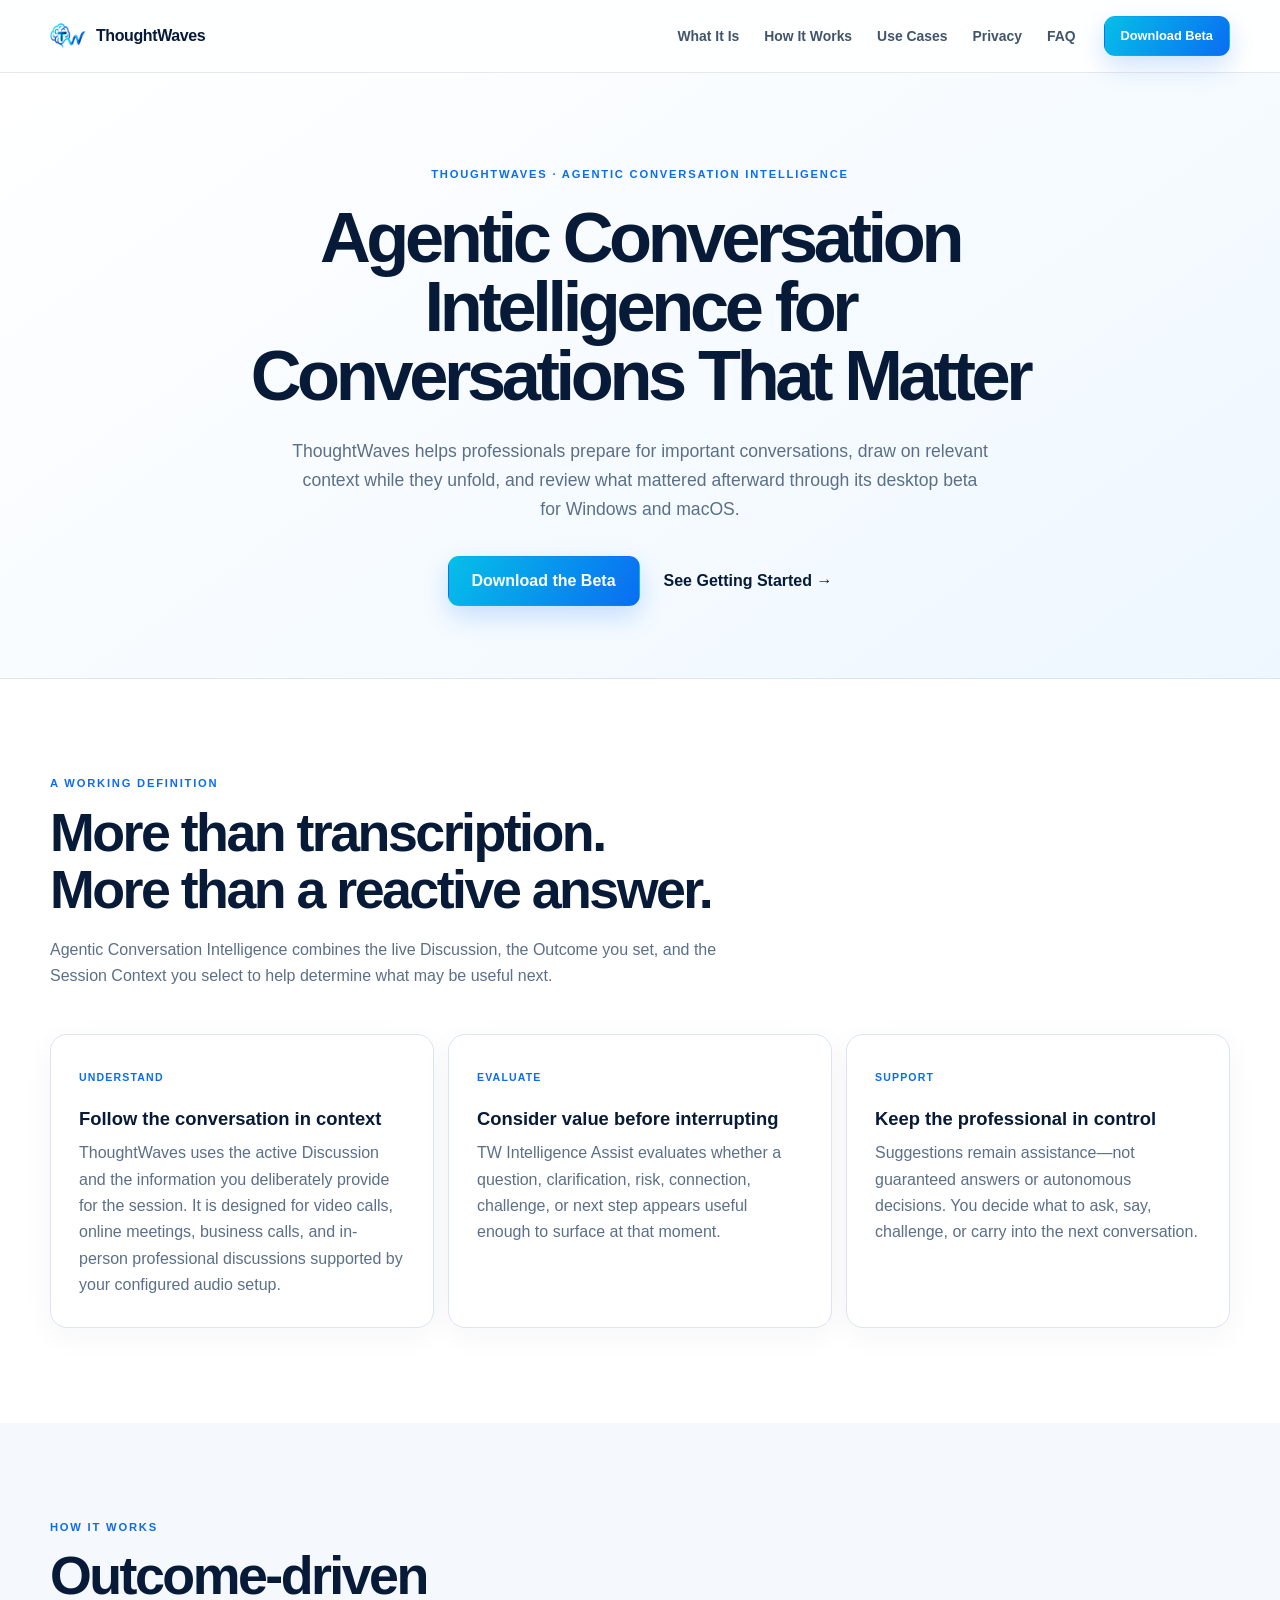
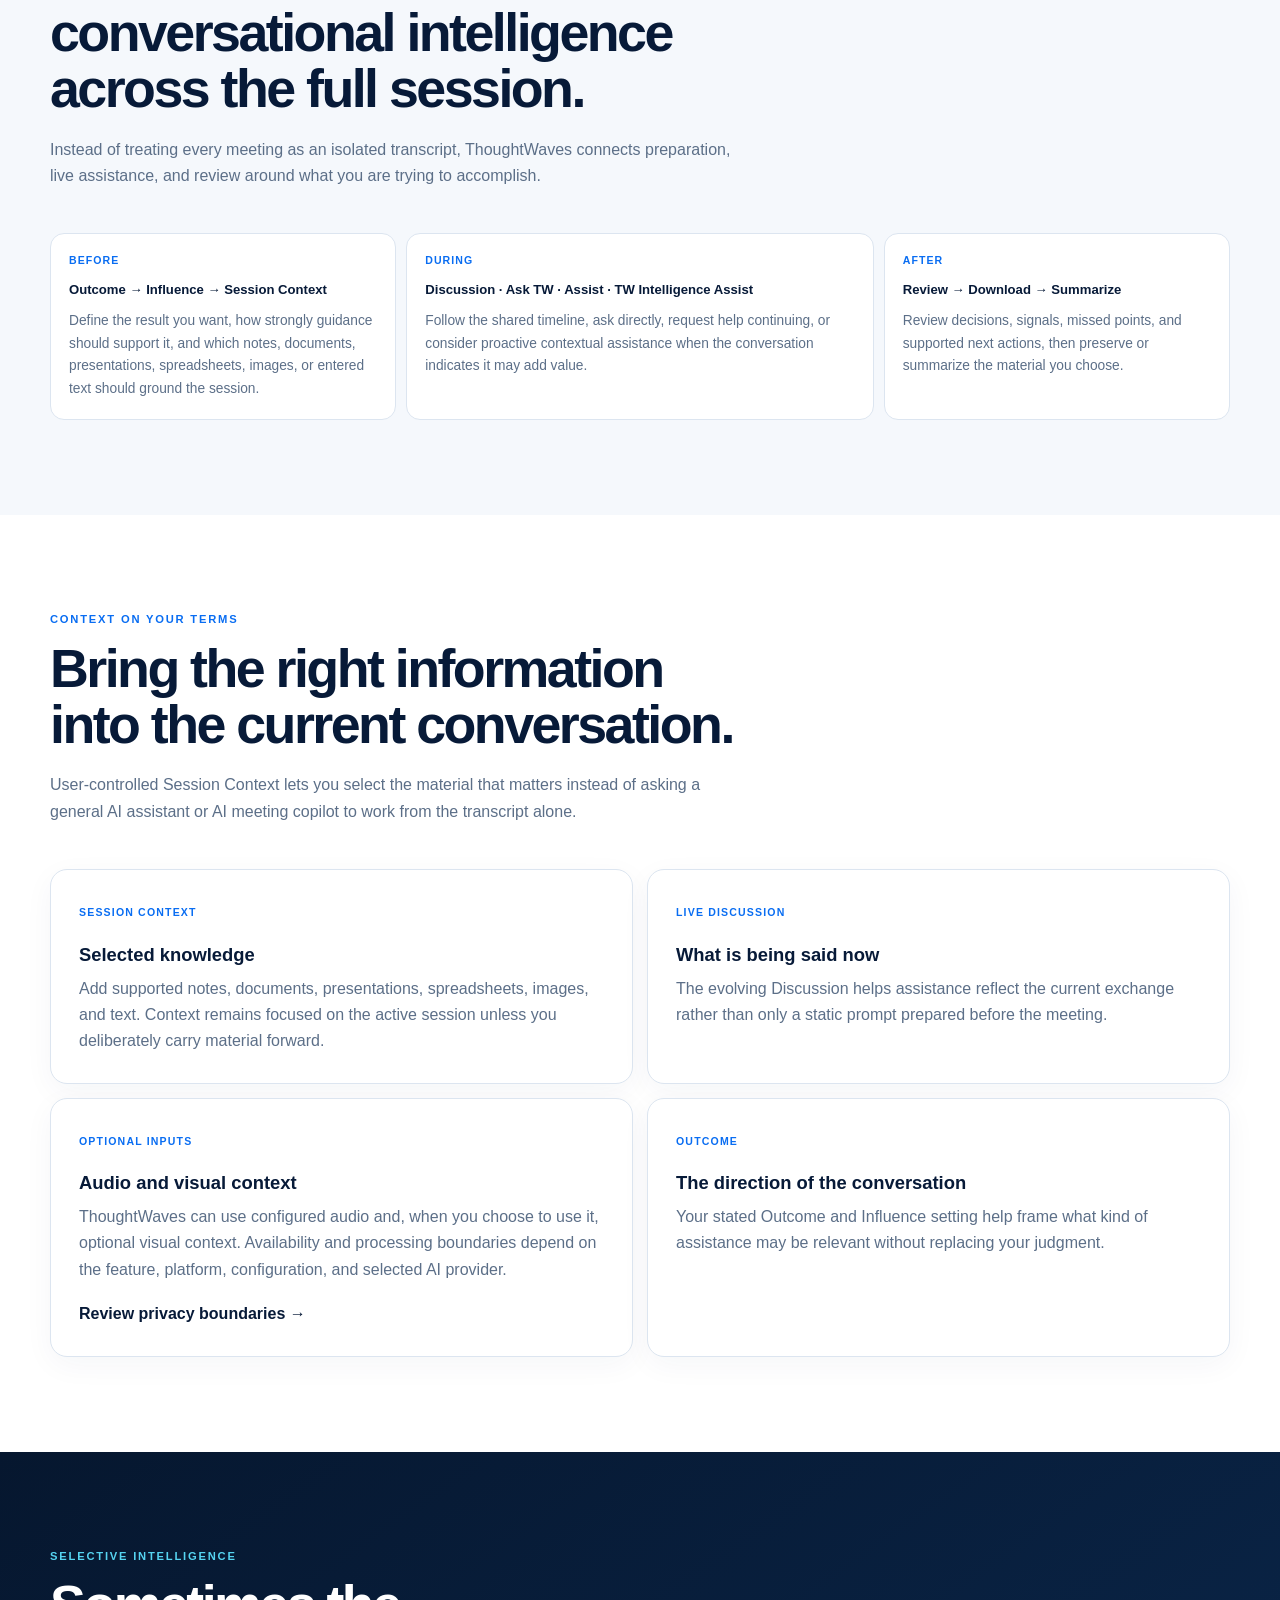
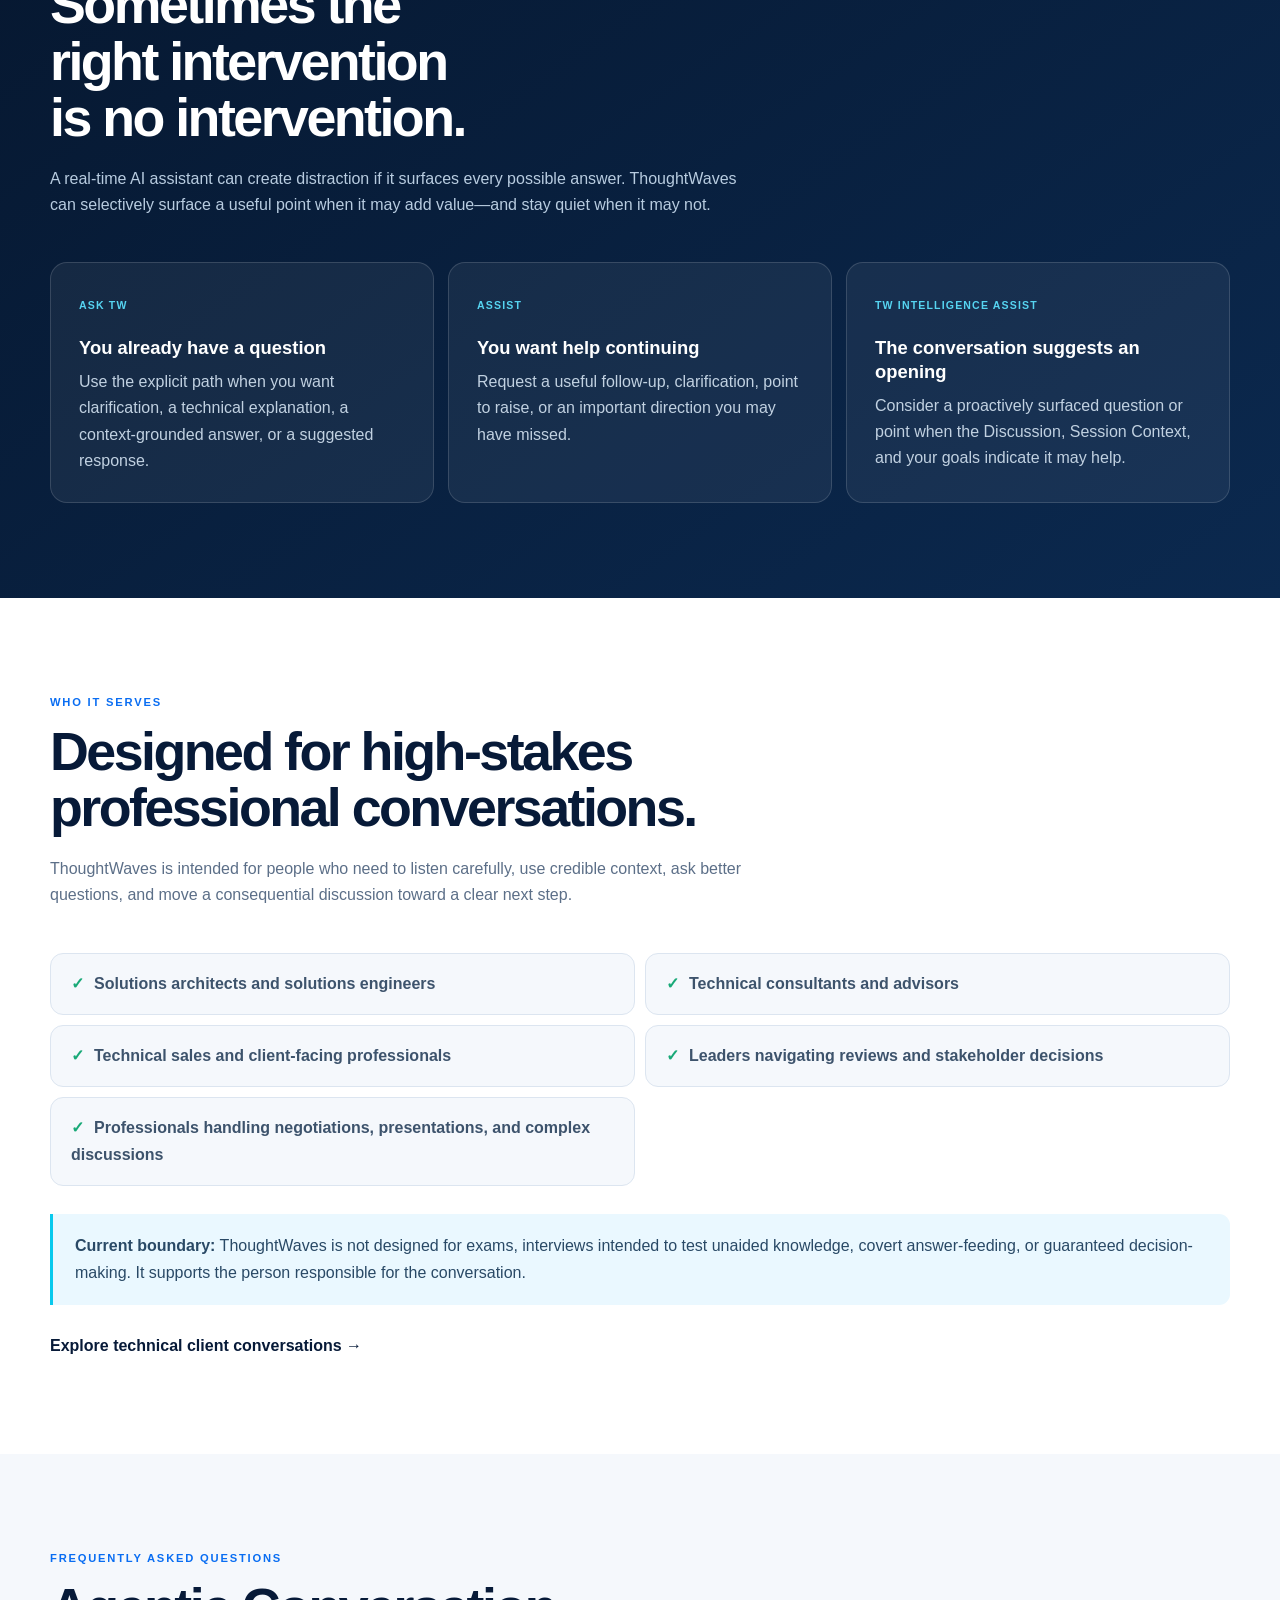
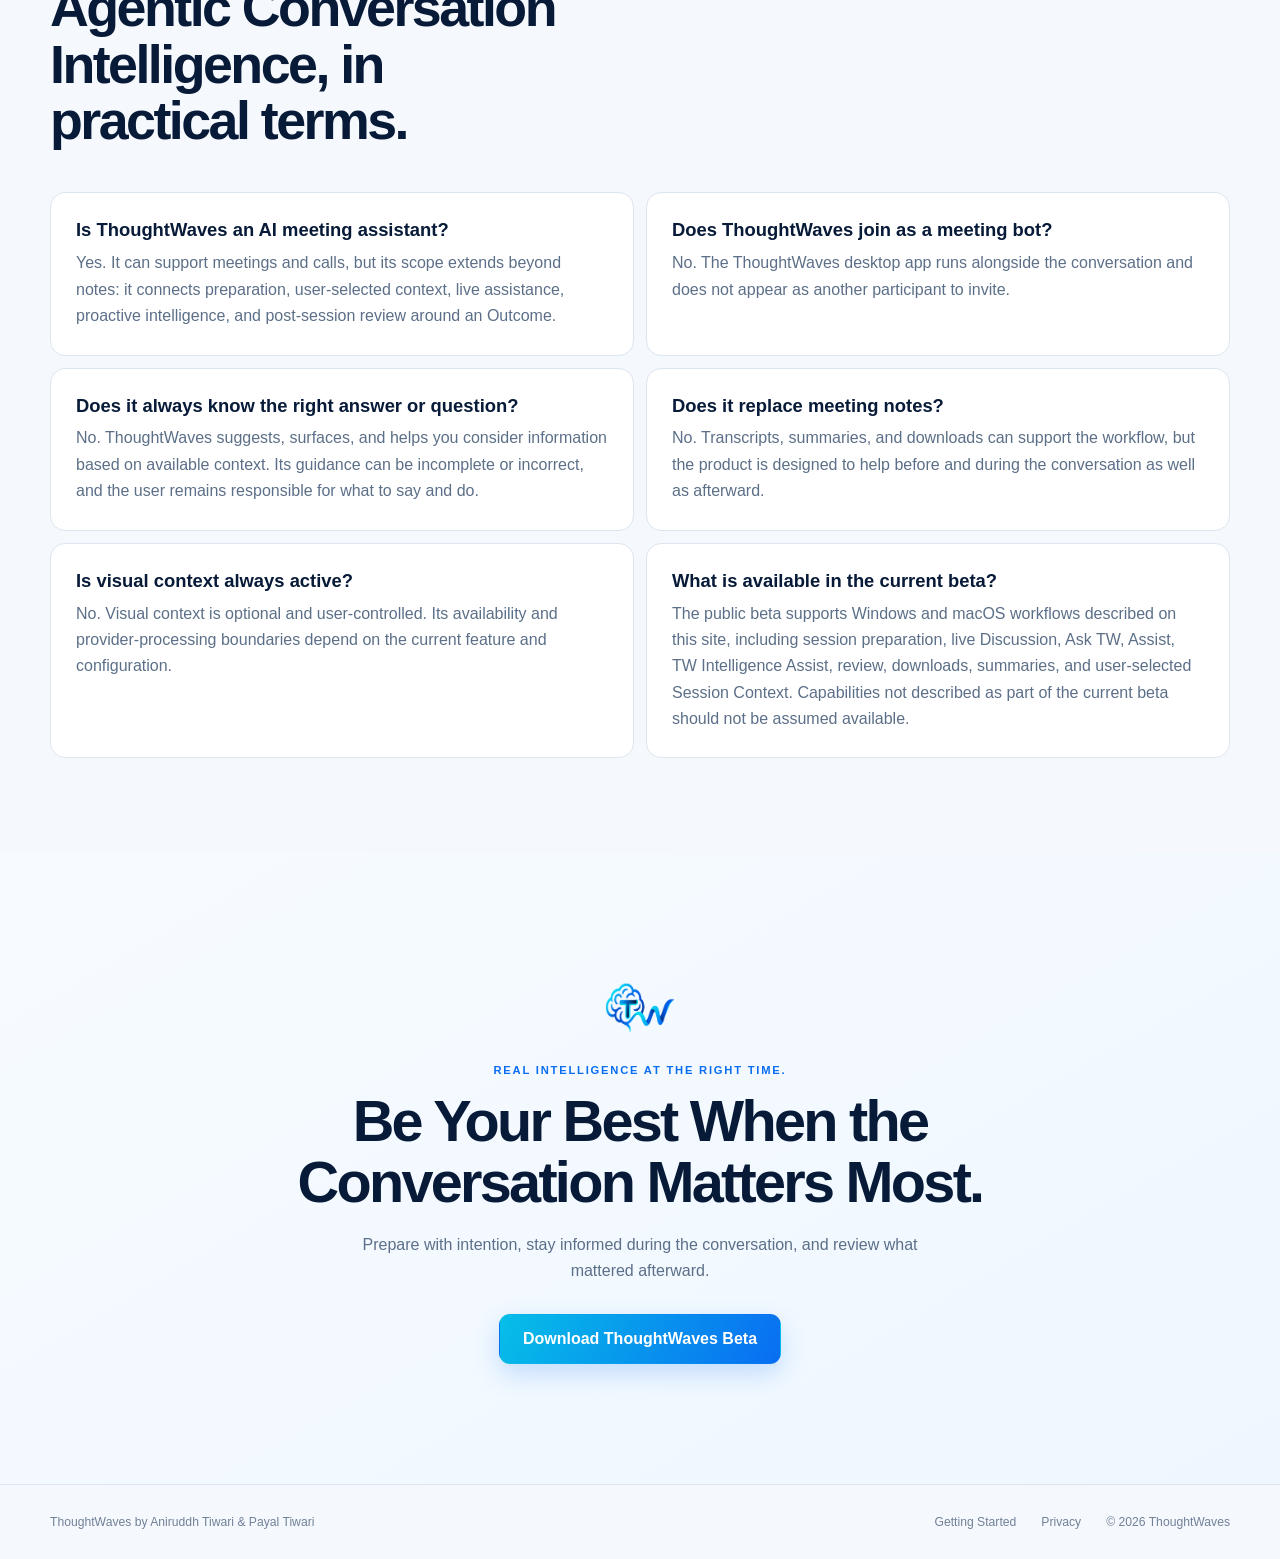
==== commit 1b5c7af5: "Complete ThoughtWaves website branding cleanup" ====
--- a/agentic-conversation-intelligence/index.html
+++ b/agentic-conversation-intelligence/index.html
@@ -4,8 +4,8 @@
   <meta charset="utf-8"><meta name="viewport" content="width=device-width, initial-scale=1"><meta name="theme-color" content="#f7f9fc">
   <meta name="description" content="Learn how ThoughtWaves combines live conversation context, user-selected knowledge, proactive assistance, and outcome-aware intervention for important professional conversations.">
   <link rel="canonical" href="https://thoughtwaves.ai/agentic-conversation-intelligence/">
-  <meta property="og:title" content="Agentic Conversation Intelligence | ThoughtWaves"><meta property="og:description" content="See how ThoughtWaves brings context-aware, outcome-driven intelligence into important professional conversations without a meeting bot."><meta property="og:type" content="website"><meta property="og:url" content="https://thoughtwaves.ai/agentic-conversation-intelligence/"><meta property="og:site_name" content="ThoughtWaves"><meta property="og:image" content="https://thoughtwaves.ai/assets/branding/thoughtwaveai-logo.png"><meta property="og:image:alt" content="ThoughtWaveAI desktop app logo">
-  <meta name="twitter:card" content="summary_large_image"><meta name="twitter:title" content="Agentic Conversation Intelligence | ThoughtWaves"><meta name="twitter:description" content="See how ThoughtWaves brings context-aware, outcome-driven intelligence into important professional conversations without a meeting bot."><meta name="twitter:image" content="https://thoughtwaves.ai/assets/branding/thoughtwaveai-logo.png"><meta name="twitter:image:alt" content="ThoughtWaveAI desktop app logo">
+  <meta property="og:title" content="Agentic Conversation Intelligence | ThoughtWaves"><meta property="og:description" content="See how ThoughtWaves brings context-aware, outcome-driven intelligence into important professional conversations without a meeting bot."><meta property="og:type" content="website"><meta property="og:url" content="https://thoughtwaves.ai/agentic-conversation-intelligence/"><meta property="og:site_name" content="ThoughtWaves"><meta property="og:image" content="https://thoughtwaves.ai/assets/branding/thoughtwaveai-Icon.png"><meta property="og:image:alt" content="ThoughtWaves logo">
+  <meta name="twitter:card" content="summary_large_image"><meta name="twitter:title" content="Agentic Conversation Intelligence | ThoughtWaves"><meta name="twitter:description" content="See how ThoughtWaves brings context-aware, outcome-driven intelligence into important professional conversations without a meeting bot."><meta name="twitter:image" content="https://thoughtwaves.ai/assets/branding/thoughtwaveai-Icon.png"><meta name="twitter:image:alt" content="ThoughtWaves logo">
   <title>Agentic Conversation Intelligence | ThoughtWaves</title>
   <link rel="icon" href="../assets/branding/thoughtwaveai-Icon.png" type="image/png"><link rel="stylesheet" href="../styles.css"><script src="../script.js" defer></script>
 </head>
@@ -14,7 +14,7 @@
   <header class="site-header"><div class="container nav-wrap"><a class="brand" href="../" aria-label="ThoughtWaves home"><img src="../assets/branding/thoughtwaveai-Icon.png" alt="" width="42" height="42"><span>ThoughtWaves</span></a><button class="nav-toggle" type="button" aria-expanded="false" aria-controls="site-nav"><span class="sr-only">Toggle navigation</span><span></span><span></span></button><nav id="site-nav" class="site-nav" aria-label="Primary navigation"><a href="#definition">What It Is</a><a href="#how-it-works">How It Works</a><a href="../use-cases/technical-client-conversations/">Use Cases</a><a href="../privacy/">Privacy</a><a href="#faq">FAQ</a></nav><a class="button button-small nav-cta" href="../#download">Download Beta</a></div></header>
 
   <main id="main">
-    <section class="guide-hero content-hero"><div class="container reveal"><p class="eyebrow">ThoughtWaves · Agentic Conversation Intelligence</p><h1>Agentic Conversation Intelligence for Conversations That Matter</h1><p>ThoughtWaves helps professionals prepare for important conversations, draw on relevant context while they unfold, and review what mattered afterward through the ThoughtWaveAI desktop beta for Windows and macOS.</p><div class="page-actions"><a class="button" href="../#download">Download the Beta</a><a class="text-link" href="../getting-started/">See Getting Started <span aria-hidden="true">→</span></a></div></div></section>
+    <section class="guide-hero content-hero"><div class="container reveal"><p class="eyebrow">ThoughtWaves · Agentic Conversation Intelligence</p><h1>Agentic Conversation Intelligence for Conversations That Matter</h1><p>ThoughtWaves helps professionals prepare for important conversations, draw on relevant context while they unfold, and review what mattered afterward through its desktop beta for Windows and macOS.</p><div class="page-actions"><a class="button" href="../#download">Download the Beta</a><a class="text-link" href="../getting-started/">See Getting Started <span aria-hidden="true">→</span></a></div></div></section>
 
     <section class="guide-section white" id="definition"><div class="container"><div class="guide-heading reveal"><p class="kicker">A working definition</p><h2>More than transcription. More than a reactive answer.</h2><p>Agentic Conversation Intelligence combines the live Discussion, the Outcome you set, and the Session Context you select to help determine what may be useful next.</p></div><div class="content-grid three-up reveal"><article class="content-card"><span>Understand</span><h3>Follow the conversation in context</h3><p>ThoughtWaves uses the active Discussion and the information you deliberately provide for the session. It is designed for video calls, online meetings, business calls, and in-person professional discussions supported by your configured audio setup.</p></article><article class="content-card"><span>Evaluate</span><h3>Consider value before interrupting</h3><p>TW Intelligence Assist evaluates whether a question, clarification, risk, connection, challenge, or next step appears useful enough to surface at that moment.</p></article><article class="content-card"><span>Support</span><h3>Keep the professional in control</h3><p>Suggestions remain assistance—not guaranteed answers or autonomous decisions. You decide what to ask, say, challenge, or carry into the next conversation.</p></article></div></div></section>
 
@@ -26,9 +26,9 @@
 
     <section class="guide-section white"><div class="container"><div class="guide-heading reveal"><p class="kicker">Who it serves</p><h2>Designed for high-stakes professional conversations.</h2><p>ThoughtWaves is intended for people who need to listen carefully, use credible context, ask better questions, and move a consequential discussion toward a clear next step.</p></div><ul class="audience-list reveal"><li>Solutions architects and solutions engineers</li><li>Technical consultants and advisors</li><li>Technical sales and client-facing professionals</li><li>Leaders navigating reviews and stakeholder decisions</li><li>Professionals handling negotiations, presentations, and complex discussions</li></ul><p class="scope-note reveal"><strong>Current boundary:</strong> ThoughtWaves is not designed for exams, interviews intended to test unaided knowledge, covert answer-feeding, or guaranteed decision-making. It supports the person responsible for the conversation.</p><a class="text-link reveal" href="../use-cases/technical-client-conversations/">Explore technical client conversations <span aria-hidden="true">→</span></a></div></section>
 
-    <section class="guide-section" id="faq"><div class="container"><div class="guide-heading reveal"><p class="kicker">Frequently asked questions</p><h2>Agentic Conversation Intelligence, in practical terms.</h2></div><div class="faq-list reveal"><article><h3>Is ThoughtWaves an AI meeting assistant?</h3><p>Yes. It can support meetings and calls, but its scope extends beyond notes: it connects preparation, user-selected context, live assistance, proactive intelligence, and post-session review around an Outcome.</p></article><article><h3>Does ThoughtWaves join as a meeting bot?</h3><p>No. The ThoughtWaveAI desktop app runs alongside the conversation and does not appear as another participant to invite.</p></article><article><h3>Does it always know the right answer or question?</h3><p>No. ThoughtWaves suggests, surfaces, and helps you consider information based on available context. Its guidance can be incomplete or incorrect, and the user remains responsible for what to say and do.</p></article><article><h3>Does it replace meeting notes?</h3><p>No. Transcripts, summaries, and downloads can support the workflow, but the product is designed to help before and during the conversation as well as afterward.</p></article><article><h3>Is visual context always active?</h3><p>No. Visual context is optional and user-controlled. Its availability and provider-processing boundaries depend on the current feature and configuration.</p></article><article><h3>What is available in the current beta?</h3><p>The public beta supports Windows and macOS workflows described on this site, including session preparation, live Discussion, Ask TW, Assist, TW Intelligence Assist, review, downloads, summaries, and user-selected Session Context. Capabilities not described as part of the current beta should not be assumed available.</p></article></div></div></section>
+    <section class="guide-section" id="faq"><div class="container"><div class="guide-heading reveal"><p class="kicker">Frequently asked questions</p><h2>Agentic Conversation Intelligence, in practical terms.</h2></div><div class="faq-list reveal"><article><h3>Is ThoughtWaves an AI meeting assistant?</h3><p>Yes. It can support meetings and calls, but its scope extends beyond notes: it connects preparation, user-selected context, live assistance, proactive intelligence, and post-session review around an Outcome.</p></article><article><h3>Does ThoughtWaves join as a meeting bot?</h3><p>No. The ThoughtWaves desktop app runs alongside the conversation and does not appear as another participant to invite.</p></article><article><h3>Does it always know the right answer or question?</h3><p>No. ThoughtWaves suggests, surfaces, and helps you consider information based on available context. Its guidance can be incomplete or incorrect, and the user remains responsible for what to say and do.</p></article><article><h3>Does it replace meeting notes?</h3><p>No. Transcripts, summaries, and downloads can support the workflow, but the product is designed to help before and during the conversation as well as afterward.</p></article><article><h3>Is visual context always active?</h3><p>No. Visual context is optional and user-controlled. Its availability and provider-processing boundaries depend on the current feature and configuration.</p></article><article><h3>What is available in the current beta?</h3><p>The public beta supports Windows and macOS workflows described on this site, including session preparation, live Discussion, Ask TW, Assist, TW Intelligence Assist, review, downloads, summaries, and user-selected Session Context. Capabilities not described as part of the current beta should not be assumed available.</p></article></div></div></section>
 
-    <section class="section beta content-cta"><div class="container beta-inner reveal"><img src="../assets/branding/thoughtwaveai-Icon.png" alt="ThoughtWaves emblem" width="80" height="80" loading="lazy"><p class="kicker">Real Intelligence at the Right Time.</p><h2>Be Your Best When the Conversation Matters Most.</h2><p>Prepare with intention, stay informed during the conversation, and review what mattered afterward.</p><a class="button" href="../#download">Download ThoughtWaveAI Beta</a></div></section>
+    <section class="section beta content-cta"><div class="container beta-inner reveal"><img src="../assets/branding/thoughtwaveai-Icon.png" alt="ThoughtWaves emblem" width="80" height="80" loading="lazy"><p class="kicker">Real Intelligence at the Right Time.</p><h2>Be Your Best When the Conversation Matters Most.</h2><p>Prepare with intention, stay informed during the conversation, and review what mattered afterward.</p><a class="button" href="../#download">Download ThoughtWaves Beta</a></div></section>
   </main>
 
   <footer><div class="container footer-inner"><a href="https://github.com/aniruddhtiwari" target="_blank" rel="noopener noreferrer">ThoughtWaves by Aniruddh Tiwari &amp; Payal Tiwari</a><div><a href="../getting-started/">Getting Started</a><a href="../privacy/">Privacy</a><span>© <span id="year">2026</span> ThoughtWaves</span></div></div></footer>
